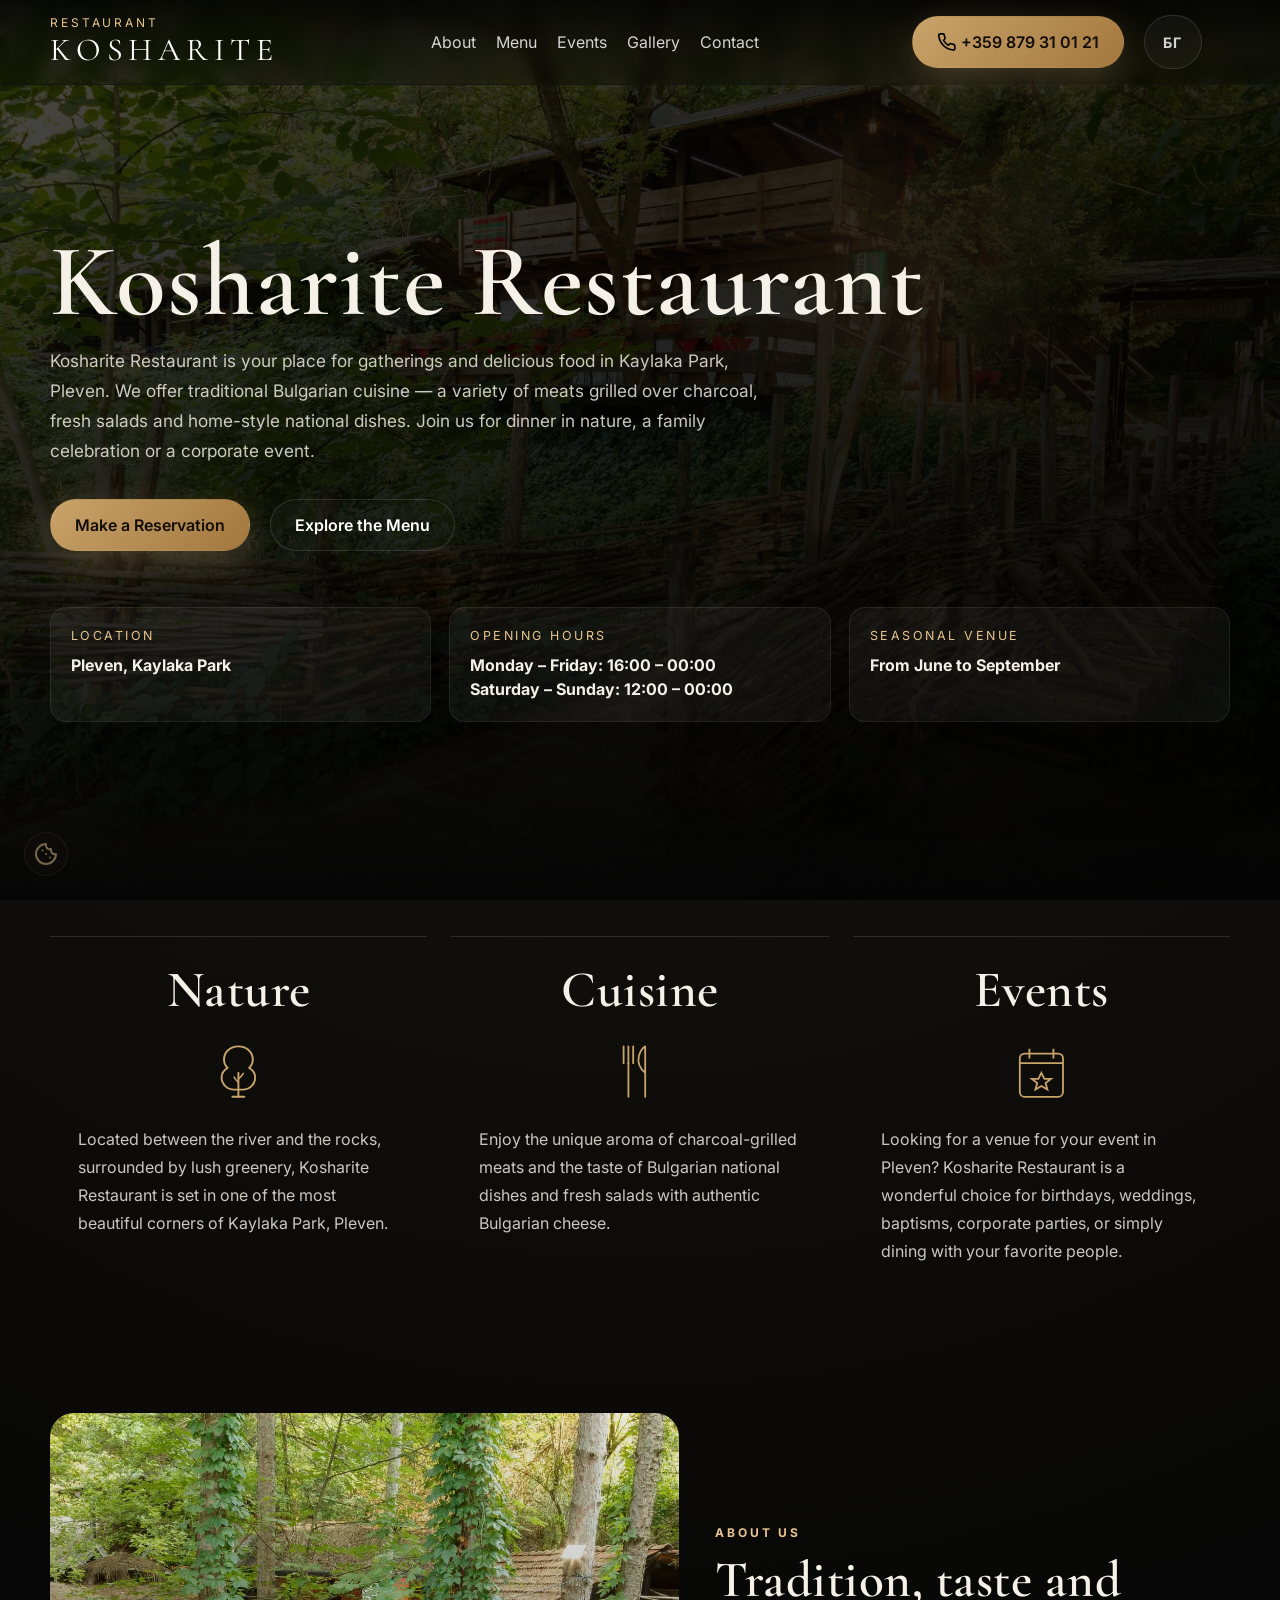
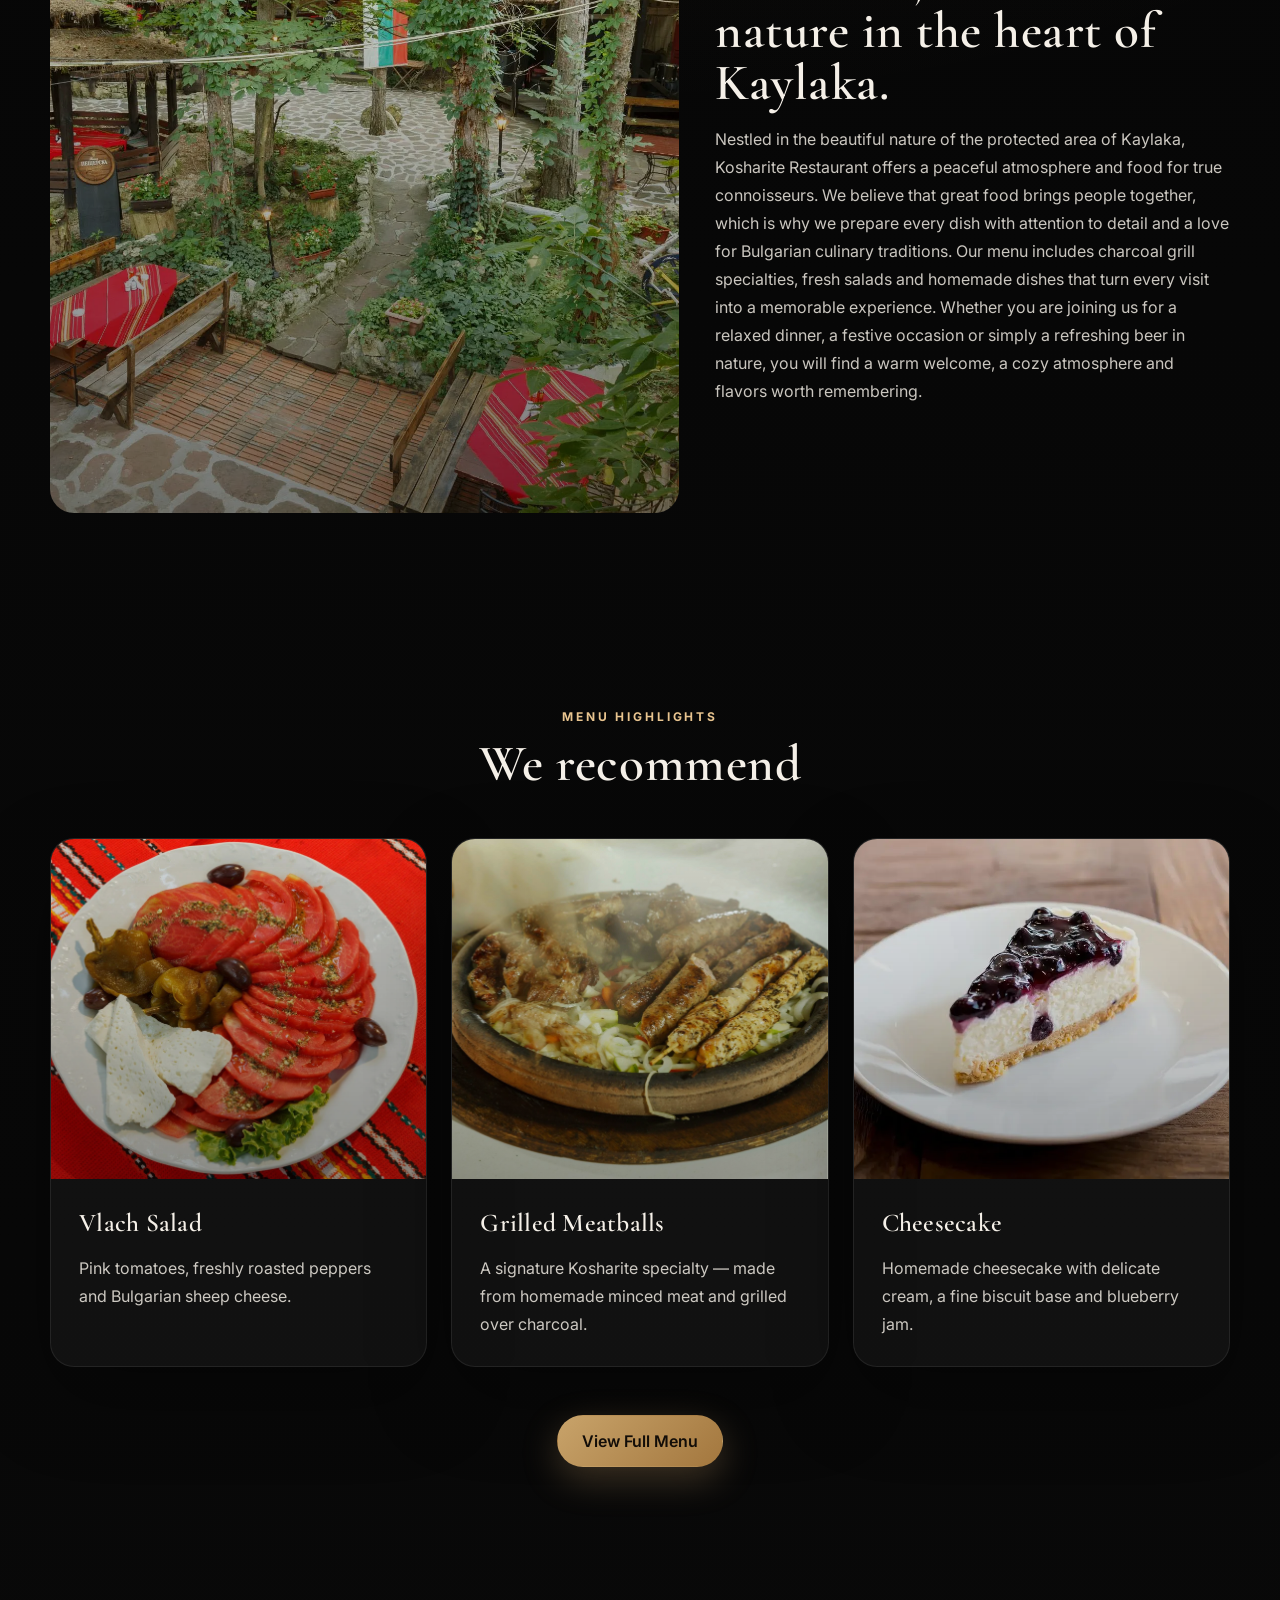
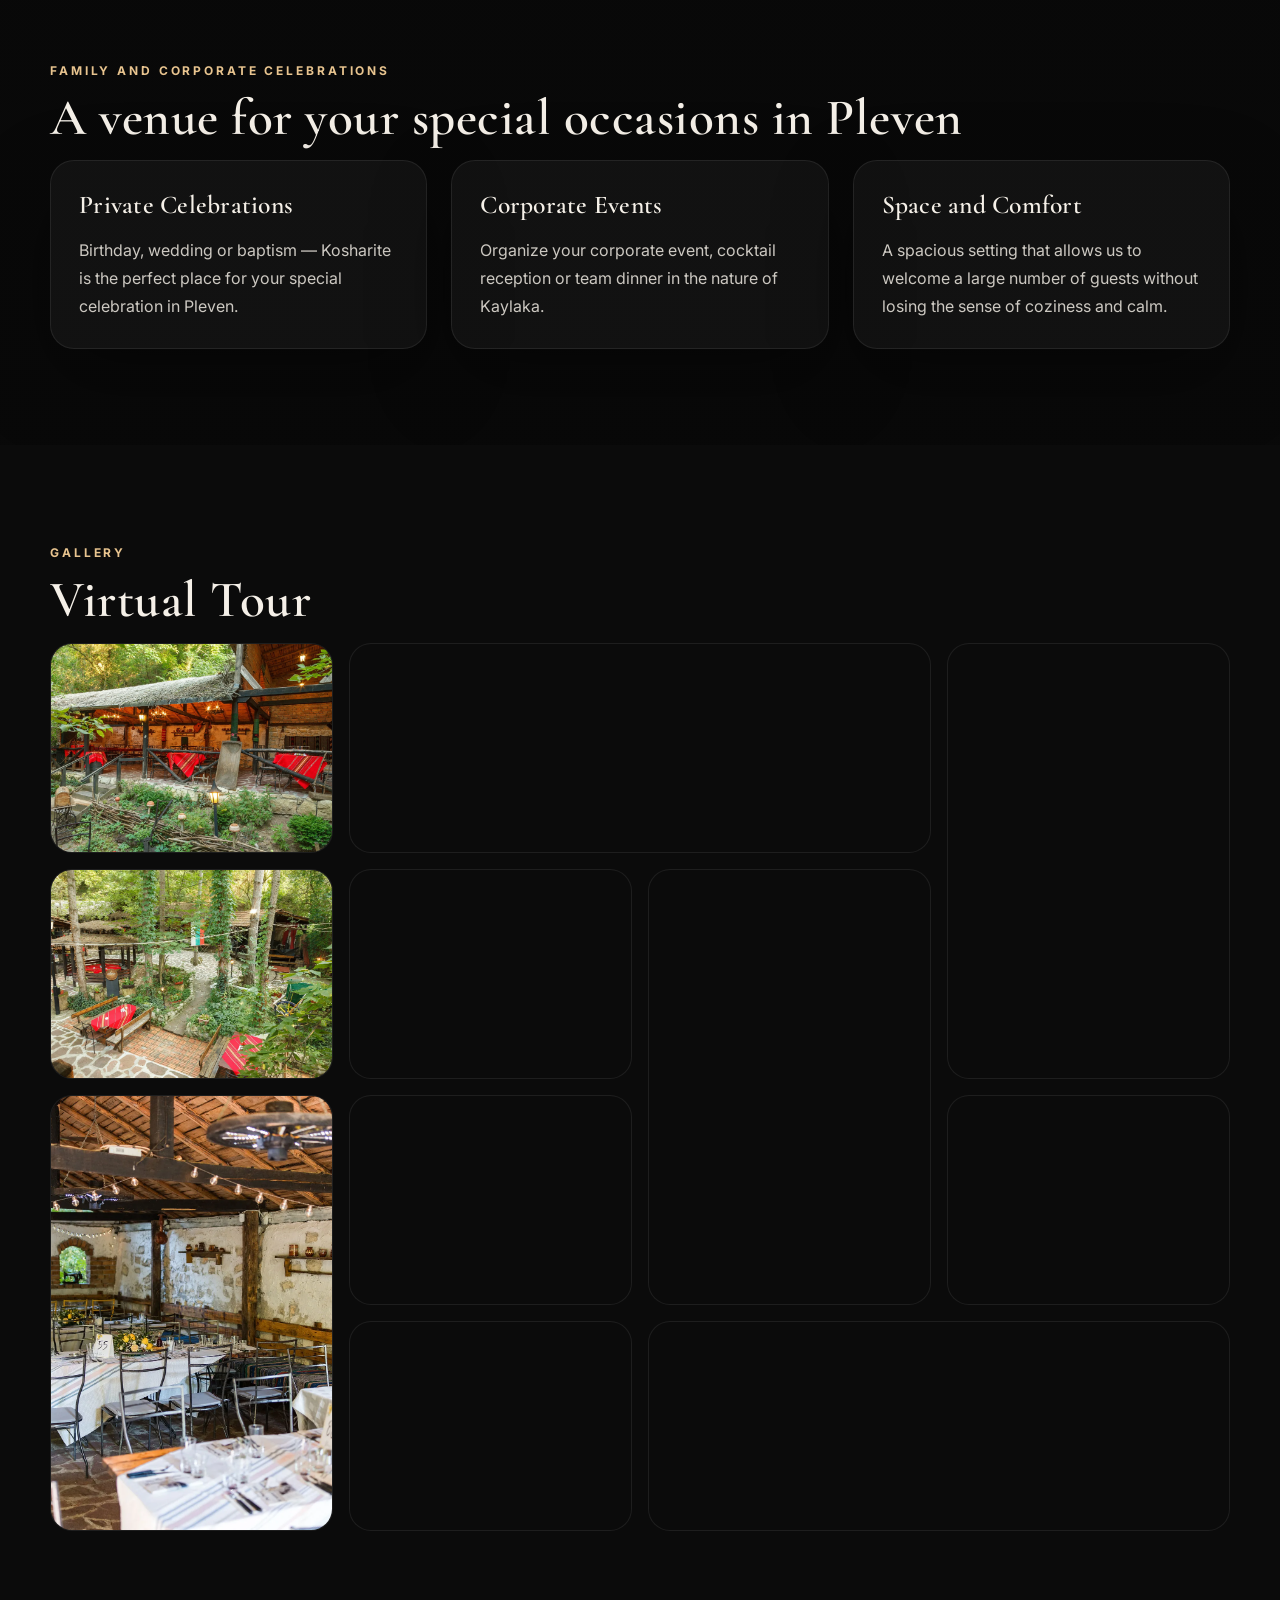
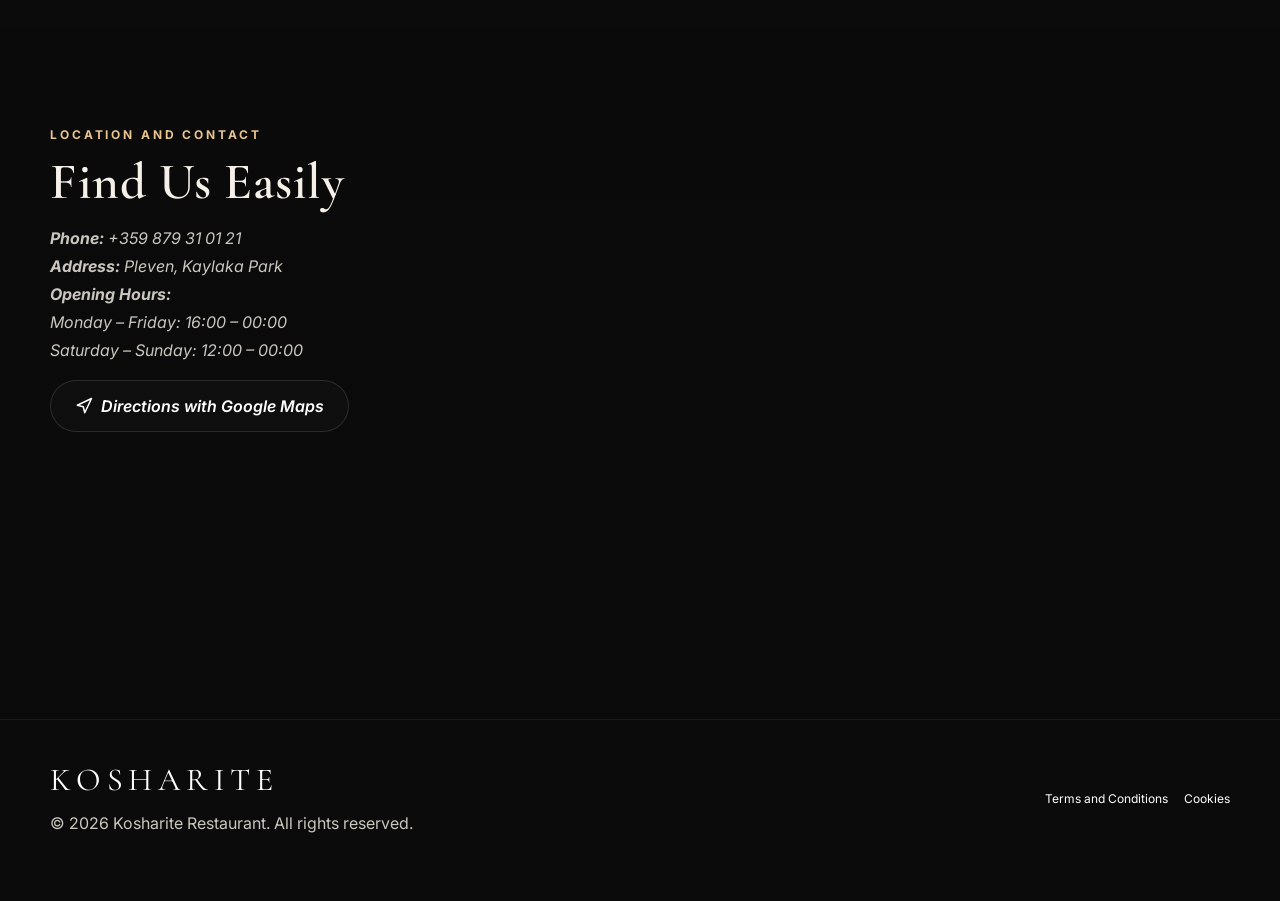
==== index-en.html @ 9b193cab "index fix" ====
<!DOCTYPE html>
<html lang="en">

<head>
  <meta charset="UTF-8" />
  <meta name="viewport" content="width=device-width, initial-scale=1.0, viewport-fit=cover" />
  <meta name="theme-color" content="#0b0b0b" />

  <title>Kosharite Restaurant | Grill & Traditional Cuisine in Kaylaka Park, Pleven</title>
  <meta name="description"
    content="Kosharite Restaurant in Kaylaka Park, Pleven. Delicious grill, fresh salads, traditional Bulgarian cuisine and live music. 250 seats. Reservations: +359 879 31 01 21." />
  <meta name="keywords"
    content="restaurant Pleven, restaurant Kaylaka, Kosharite, grill Pleven, traditional cuisine, live music, events Pleven, table reservation" />
  <link rel="canonical" href="https://kosharite.bg/index-en.html" />
  <link rel="alternate" hreflang="bg" href="https://kosharite.bg/" />
  <link rel="alternate" hreflang="en" href="https://kosharite.bg/index-en.html" />

  <meta property="og:type" content="website" />
  <meta property="og:site_name" content="Kosharite Restaurant" />
  <meta property="og:title" content="Kosharite Restaurant | Grill & Traditional Cuisine in Kaylaka Park, Pleven" />
  <meta property="og:description"
    content="Delicious grill, fresh salads and live music in the nature of Kaylaka Park. Book a table now." />
  <meta property="og:image" content="https://kosharite.bg/assets/images/Vhod.webp" />
  <meta property="og:url" content="https://kosharite.bg/" />
  <meta property="og:locale" content="en_US" />

  <meta name="twitter:card" content="summary_large_image" />
  <meta name="twitter:title" content="Kosharite Restaurant | Pleven" />
  <meta name="twitter:description" content="Grill, traditional cuisine and live music in the nature of Kaylaka Park." />
  <meta name="twitter:image" content="https://kosharite.bg/assets/images/Vhod.webp" />

  <script type="application/ld+json">
  {
    "@context": "https://schema.org",
    "@type": "Restaurant",
    "name": "Kosharite Restaurant",
    "image": "https://kosharite.bg/assets/images/Vhod.webp",
    "url": "https://kosharite.bg/",
    "telephone": "+359879310121",
    "servesCuisine": ["Bulgarian", "Grilled food"],
    "priceRange": "BGN 10-50",
    "address": {
      "@type": "PostalAddress",
      "streetAddress": "Kaylaka Park",
      "addressLocality": "Pleven",
      "addressCountry": "BG"
    },
    "geo": {
      "@type": "GeoCoordinates",
      "latitude": 43.38094844,
      "longitude": 24.63129496
    },
    "openingHoursSpecification": [
      {
        "@type": "OpeningHoursSpecification",
        "dayOfWeek": ["Monday","Tuesday","Wednesday","Thursday","Friday"],
        "opens": "16:00",
        "closes": "00:00"
      },
      {
        "@type": "OpeningHoursSpecification",
        "dayOfWeek": ["Saturday","Sunday"],
        "opens": "12:00",
        "closes": "00:00"
      }
    ],
    "hasMap": "https://maps.google.com/?q=43.38094844,24.63129496",
    "sameAs": []
  }
  </script>

  <link rel="preconnect" href="https://fonts.googleapis.com">
  <link rel="preconnect" href="https://fonts.gstatic.com" crossorigin>
  <link rel="preconnect" href="https://cdn.jsdelivr.net" crossorigin>

  <link rel="preload" as="image" href="assets/images/Vhod.webp" fetchpriority="high">

  <link rel="preload" as="style"
    href="https://fonts.googleapis.com/css2?family=Cormorant+Garamond:wght@500;600;700&family=Inter:wght@400;500;600;700&display=swap"
    onload="this.onload=null;this.rel='stylesheet'">
  <noscript>
    <link rel="stylesheet"
      href="https://fonts.googleapis.com/css2?family=Cormorant+Garamond:wght@500;600;700&family=Inter:wght@400;500;600;700&display=swap">
  </noscript>

  <link rel="stylesheet" href="css/base.css">
  <link rel="stylesheet" href="css/components.css">
  <link rel="stylesheet" href="css/responsive.css">
  <link rel="preload" as="style" href="css/cookies.css" onload="this.onload=null;this.rel='stylesheet'">
  <noscript>
    <link rel="stylesheet" href="css/cookies.css">
  </noscript>

  <script>
    window.dataLayer = window.dataLayer || [];
    function gtag() { dataLayer.push(arguments); }

    gtag('consent', 'default', {
      analytics_storage: 'denied'
    });

    let gtagLoaded = false;

    function loadGtag() {
      if (gtagLoaded) return;
      gtagLoaded = true;

      const s = document.createElement('script');
      s.async = true;
      s.src = 'https://www.googletagmanager.com/gtag/js?id=G-YFD1LV33P3';
      document.head.appendChild(s);

      gtag('js', new Date());
      gtag('config', 'G-YFD1LV33P3');
    }
  </script>

  <link rel="preload" as="style" href="https://cdn.jsdelivr.net/gh/orestbida/cookieconsent@3.0.1/dist/cookieconsent.css"
    onload="this.onload=null;this.rel='stylesheet'">
  <noscript>
    <link rel="stylesheet" href="https://cdn.jsdelivr.net/gh/orestbida/cookieconsent@3.0.1/dist/cookieconsent.css">
  </noscript>

  <link rel="icon" href="assets/icons/favicon.ico" type="image/x-icon">
  <link rel="icon" href="assets/icons/android-chrome-192x192.png" type="image/png">
  <link rel="apple-touch-icon" href="assets/icons/apple-touch-icon.png">

  <link rel="preload" as="style" href="https://unpkg.com/leaflet/dist/leaflet.css"
    onload="this.onload=null;this.rel='stylesheet'">
  <noscript>
    <link rel="stylesheet" href="https://unpkg.com/leaflet/dist/leaflet.css">
  </noscript>
</head>

<body>
  <div class="page-shell">
    <header class="site-header">
      <div class="container header-inner">
        <a href="#hero" class="brand-mark" aria-label="Home - Kosharite Restaurant">
          <span class="brand-eyebrow">RESTAURANT</span>
          <span class="brand-name">KOSHARITE</span>
        </a>

        <nav class="nav-menu" aria-label="Main navigation">
          <a href="#concept">About</a>
          <a href="#menu">Menu</a>
          <a href="#events">Events</a>
          <a href="#gallery">Gallery</a>
          <a href="#contact">Contact</a>
        </nav>


        <div class="header-actions">
          <a class="btn btn-outline" href="tel:+359879310121" aria-label="Call for reservation: +359 879 31 01 21">
            <svg xmlns="http://www.w3.org/2000/svg" width="24" height="24" viewBox="0 0 24 24" fill="none"
              stroke="currentColor" stroke-width="2" stroke-linecap="round" stroke-linejoin="round"
              class="btn-outline-icon" aria-hidden="true" focusable="false">
              <path
                d="M22 16.92v3a2 2 0 0 1-2.18 2 19.79 19.79 0 0 1-8.63-3.07 19.5 19.5 0 0 1-6-6 19.79 19.79 0 0 1-3.07-8.67A2 2 0 0 1 4.11 2h3a2 2 0 0 1 2 1.72 12.84 12.84 0 0 0 .7 2.81 2 2 0 0 1-.45 2.11L8.09 9.91a16 16 0 0 0 6 6l1.27-1.27a2 2 0 0 1 2.11-.45 12.84 12.84 0 0 0 2.81.7A2 2 0 0 1 22 16.92z">
              </path>
            </svg>
            <span class="btn-outline-text">+359 879 31 01 21</span>
          </a>

          <div class="lang-switch" aria-label="Language switcher">
            <a class="lang-link" href="index.html" lang="bg" hreflang="bg">БГ</a>
          </div>
        </div>

        <div class="nav-toggle-wrapper">
          <button class="nav-toggle" aria-label="Open navigation menu" aria-expanded="false" aria-controls="nav-menu">
            ☰
          </button>
        </div>


      </div>
    </header>

    <main id="main-content">
      <section class="hero" id="hero" aria-label="Welcome to Kosharite Restaurant">
        <div class="hero-backdrop" role="img" aria-label="Entrance of Kosharite Restaurant in Kaylaka Park"></div>
        <div class="hero-overlay"></div>
        <div class="container hero-content">
          <h1>Kosharite Restaurant</h1>
          <p class="hero-copy">
            Kosharite Restaurant is your place for gatherings and delicious food in Kaylaka Park, Pleven.
            We offer traditional Bulgarian cuisine — a variety of meats grilled over charcoal, fresh salads and
            home-style national dishes. Join us for dinner in nature, a family celebration or a corporate event.
          </p>
          <div class="hero-actions">
            <a class="btn btn-primary" href="tel:+359879310121">Make a Reservation</a>
            <a class="btn btn-secondary" href="#menu">Explore the Menu</a>
          </div>
          <div class="hero-meta">
            <div class="hero-box">
              <span>Location</span>
              <strong>Pleven, Kaylaka Park</strong>
            </div>
            <div class="hero-box">
              <span>Opening Hours</span>
              <strong>Monday – Friday: 16:00 – 00:00<br>Saturday – Sunday: 12:00 – 00:00</strong>
            </div>
            <div class="hero-box">
              <span>Seasonal Venue</span>
              <strong>From June to September</strong>
            </div>
          </div>
        </div>
      </section>

      <section class="intro-strip" aria-label="A quick look at us">
        <div class="container intro-grid">
          <article>
            <h2>Nature</h2>
            <div class="icon">
              <svg width="64" height="64" viewBox="0 0 64 64" fill="none" aria-hidden="true">
                <path
                  d="M32 12C25 12 20 17 20 23C20 25.8 21.1 28.2 23 30C19.9 31.7 18 34.8 18 38C18 43.5 22.7 48 28.5 48H35.5C41.3 48 46 43.5 46 38C46 34.8 44.1 31.7 41 30C42.9 28.2 44 25.8 44 23C44 17 39 12 32 12Z"
                  stroke="#c8a36a" stroke-width="1.6" stroke-linecap="round" stroke-linejoin="round" />
                <path d="M32 34V54" stroke="#c8a36a" stroke-width="1.6" stroke-linecap="round" />
                <path d="M32 42C30.5 40.8 29.2 39.2 28.4 37.5" stroke="#c8a36a" stroke-width="1.3"
                  stroke-linecap="round" />
                <path d="M32 39C33.7 37.8 35.1 36.3 36.1 34.5" stroke="#c8a36a" stroke-width="1.3"
                  stroke-linecap="round" />
                <path d="M27 54H37" stroke="#c8a36a" stroke-width="1.6" stroke-linecap="round" />
              </svg>
            </div>
            <p>Located between the river and the rocks, surrounded by lush greenery, Kosharite Restaurant is set in one
              of
              the most beautiful corners of Kaylaka Park, Pleven.</p>
          </article>
          <article>
            <h2>Cuisine</h2>
            <div class="icon">
              <svg width="64" height="64" viewBox="0 0 64 64" fill="none" aria-hidden="true">
                <path d="M18 12V26M22 12V26M26 12V26" stroke="#c8a36a" stroke-width="1.5" stroke-linecap="round" />
                <path d="M22 26V54" stroke="#c8a36a" stroke-width="1.5" stroke-linecap="round" />
                <path d="M36 12L36 54M36 12 C33 13, 25 25, 36 34" stroke="#c8a36a" stroke-width="1.5"
                  stroke-linecap="round" stroke-linejoin="round" />
              </svg>
            </div>
            <p>Enjoy the unique aroma of charcoal-grilled meats and the taste of Bulgarian national dishes and
              fresh salads with authentic Bulgarian cheese.</p>
          </article>
          <article>
            <h2>Events</h2>
            <div class="icon">
              <svg width="64" height="64" viewBox="0 0 64 64" fill="none" aria-hidden="true">
                <rect x="14" y="18" width="36" height="36" rx="4" stroke="#c8a36a" stroke-width="1.5" />
                <path d="M14 26H50" stroke="#c8a36a" stroke-width="1.5" />
                <path d="M22 14V22M42 14V22" stroke="#c8a36a" stroke-width="1.5" />
                <path d="M32 34L34.5 39H40L35.5 42.5L37 48L32 45L27 48L28.5 42.5L24 39H29.5L32 34Z" stroke="#c8a36a"
                  stroke-width="1.5" fill="none" />
              </svg>
            </div>
            <p>Looking for a venue for your event in Pleven? Kosharite Restaurant is a wonderful choice for birthdays,
              weddings, baptisms, corporate parties, or simply dining with your favorite people.</p>
          </article>
        </div>
      </section>

      <section class="feature-section" id="concept" aria-labelledby="concept-heading">
        <div class="container split-layout">
          <div class="image-panel tall-panel" role="img" aria-label="View of nature from Kosharite Restaurant"></div>
          <div class="text-panel">
            <p class="section-kicker">About us</p>
            <h2 id="concept-heading">Tradition, taste and nature in the heart of Kaylaka.</h2>
            <p>
              Nestled in the beautiful nature of the protected area of Kaylaka, Kosharite Restaurant offers a peaceful
              atmosphere and food for true connoisseurs. We believe that great food brings people together, which is why
              we prepare every dish with attention to detail and a love for Bulgarian culinary traditions. Our menu
              includes charcoal grill specialties, fresh salads and homemade dishes that turn every visit into a
              memorable
              experience. Whether you are joining us for a relaxed dinner, a festive occasion or simply a refreshing
              beer
              in nature, you will find a warm welcome, a cozy atmosphere and flavors worth remembering.
            </p>
          </div>
        </div>
      </section>

      <section class="cards-section" id="menu" aria-labelledby="menu-heading">
        <div class="container">
          <div class="section-heading center">
            <p class="section-kicker">Menu highlights</p>
            <h2 id="menu-heading">We recommend</h2>
          </div>
          <div class="card-grid">
            <article class="showcase-card card-one">
              <div class="card-media" role="img" aria-label="Vlach salad from Kosharite Restaurant"></div>
              <div class="card-body">
                <h3>Vlach Salad</h3>
                <p>Pink tomatoes, freshly roasted peppers and Bulgarian sheep cheese.</p>
              </div>
            </article>
            <article class="showcase-card card-two">
              <div class="card-media" role="img" aria-label="Meatballs — grill specialty at Kosharite"></div>
              <div class="card-body">
                <h3>Grilled Meatballs</h3>
                <p>A signature Kosharite specialty — made from homemade minced meat and grilled over charcoal.</p>
              </div>
            </article>
            <article class="showcase-card card-three">
              <div class="card-media" role="img" aria-label="Homemade cheesecake — dessert from Kosharite"></div>
              <div class="card-body">
                <h3>Cheesecake</h3>
                <p>Homemade cheesecake with delicate cream, a fine biscuit base and blueberry jam.</p>
              </div>
            </article>
          </div>
          <div class="btn-menu">
            <a class="btn btn-primary" href="assets/menu/Меню_Кошарите.pdf">View Full Menu</a>
          </div>
        </div>
      </section>

      <section class="events-section" id="events" aria-labelledby="events-heading">
        <div class="container">
          <p class="section-kicker">Family and corporate celebrations</p>
          <h2 id="events-heading">A venue for your special occasions in Pleven</h2>
          <div class="card-grid">
            <article class="showcase-card card-four">
              <!--<div class="card-media" role="img" aria-label="Fresh salad from Kosharite Restaurant"></div>-->
              <div class="card-body">
                <h3>Private Celebrations</h3>
                <p>Birthday, wedding or baptism — Kosharite is the perfect place for your special celebration in Pleven.
                </p>
              </div>
            </article>
            <article class="showcase-card card-five">
              <div class="card-body">
                <h3>Corporate Events</h3>
                <p>Organize your corporate event, cocktail reception or team dinner in the nature of Kaylaka.</p>
              </div>
            </article>
            <article class="showcase-card card-six">
              <div class="card-body">
                <h3>Space and Comfort</h3>
                <p>A spacious setting that allows us to welcome a large number of guests without losing the sense of
                  coziness
                  and calm.</p>
              </div>
            </article>
          </div>
        </div>
      </section>

      <section class="gallery-section" id="gallery" aria-labelledby="gallery-heading">
        <div class="container">
          <p class="section-kicker">Gallery</p>
          <h2 id="gallery-heading">Virtual Tour</h2>
          <div class="gallery-grid">
            <button class="gallery-item" data-full="assets/images/Goren_naves_1.webp"
              aria-label="Upper canopy — view 1">
              <img src="assets/images/Goren_naves_1.webp" alt="Upper canopy at Kosharite Restaurant" width="600"
                height="400" loading="lazy" decoding="async">
            </button>
            <button class="gallery-item wide" data-full="assets/images/Goren_naves_3.webp"
              aria-label="Upper canopy — view 2">
              <img src="assets/images/Goren_naves_3.webp" alt="Wide view of the upper canopy at Kosharite" width="1200"
                height="400" loading="lazy" decoding="async">
            </button>
            <button class="gallery-item tall" data-full="assets/images/Bar.webp" aria-label="The bar">
              <img src="assets/images/Bar.webp" alt="The bar at Kosharite Restaurant" width="600" height="800"
                loading="lazy" decoding="async">
            </button>
            <button class="gallery-item" data-full="assets/images/Gledka.webp" aria-label="View of nature">
              <img src="assets/images/Gledka.webp" alt="View of nature in Kaylaka Park from Kosharite" width="600"
                height="400" loading="lazy" decoding="async">
            </button>
            <button class="gallery-item" data-full="assets/images/Dancing_0.webp" aria-label="Live music and dancing">
              <img src="assets/images/Dancing_0.webp" alt="Live music and dancing at Kosharite Restaurant" width="600"
                height="400" loading="lazy" decoding="async">
            </button>
            <button class="gallery-item tall" data-full="assets/images/Dancing_3.webp"
              aria-label="Evening with live music">
              <img src="assets/images/Dancing_3.webp" alt="Evening with live music at Kosharite" width="600"
                height="800" loading="lazy" decoding="async">
            </button>
            <button class="gallery-item tall" data-full="assets/images/Goren_naves_ukrasa_1.webp"
              aria-label="Canopy decoration">
              <img src="assets/images/Goren_naves_ukrasa_1.webp" alt="Upper canopy decoration for an event at Kosharite"
                width="600" height="800" loading="lazy" decoding="async">
            </button>
            <button class="gallery-item" data-full="assets/images/Goren_naves_ukrasa_2.webp"
              aria-label="Canopy decoration 2">
              <img src="assets/images/Goren_naves_ukrasa_2.webp" alt="Decoration and atmosphere at Kosharite Restaurant"
                width="600" height="400" loading="lazy" decoding="async">
            </button>
            <button class="gallery-item" data-full="assets/images/Goren_naves_ukrasa_3.webp"
              aria-label="Canopy decoration 3">
              <img src="assets/images/Goren_naves_ukrasa_3.webp" alt="Festive decoration at Kosharite" width="600"
                height="400" loading="lazy" decoding="async">
            </button>
            <button class="gallery-item" data-full="assets/images/Dancing_4.webp" aria-label="Dancing and music">
              <img src="assets/images/Dancing_4.webp" alt="Dancing and entertainment at Kosharite Restaurant"
                width="600" height="400" loading="lazy" decoding="async">
            </button>
            <button class="gallery-item wide" data-full="assets/images/Dancing_1.webp"
              aria-label="Live music — panorama">
              <img src="assets/images/Dancing_1.webp" alt="Panorama of an evening with live music at Kosharite"
                width="1200" height="400" loading="lazy" decoding="async">
            </button>
          </div>
        </div>
      </section>

      <section class="contact-section" id="contact" aria-labelledby="contact-heading">
        <div class="container">
          <div class="contact-grid">
            <div>
              <p class="section-kicker">Location and contact</p>
              <h2 id="contact-heading">Find Us Easily</h2>
              <address class="contact-card">
                <p><strong>Phone:</strong> <a href="tel:+359879310121">+359 879 31 01 21</a></p>
                <p><strong>Address:</strong> <a
                    href="https://www.google.com/maps/dir/?api=1&destination=43.38094844,24.63129496" target="_blank"
                    rel="noopener">Pleven, Kaylaka Park</a></p>
                <p><strong>Opening Hours:</strong><br>
                  Monday – Friday: 16:00 – 00:00<br>
                  Saturday – Sunday: 12:00 – 00:00
                </p>
                <a class="btn btn-secondary btn-directions"
                  href="https://www.google.com/maps/dir/?api=1&destination=43.38094844,24.63129496" target="_blank"
                  rel="noopener" aria-label="Open directions to Kosharite Restaurant in Google Maps">
                  <svg xmlns="http://www.w3.org/2000/svg" width="18" height="18" viewBox="0 0 24 24" fill="none"
                    stroke="currentColor" stroke-width="2" stroke-linecap="round" stroke-linejoin="round"
                    aria-hidden="true" focusable="false">
                    <polygon points="3 11 22 2 13 21 11 13 3 11" />
                  </svg>
                  Directions with Google Maps
                </a>
              </address>
            </div>
            <div class="map-wrap">
              <div id="map" style="width:100%;height:500px" role="application"
                aria-label="Map with the location of Kosharite Restaurant in Kaylaka Park, Pleven"></div>
            </div>
          </div>
        </div>
      </section>
    </main>

    <footer class="site-footer">
      <div class="container footer-grid">
        <div>
          <span class="brand-name footer-brand">KOSHARITE</span>
          <p>© <span id="footer-year"></span> Kosharite Restaurant. All rights reserved.</p>
        </div>
        <div>
          <div class="footer-links">
            <a href="terms-en.html">Terms and Conditions</a>
            <a href="cookie-policy-en.html">Cookies</a>
          </div>
        </div>
      </div>
    </footer>
  </div>

  <dialog class="lightbox" id="lightbox" aria-modal="true" aria-label="View gallery image">
    <div class="lb-stage">
      <button id="lb-prev" class="lb-btn" aria-label="Previous image">
        <svg viewBox="0 0 24 24" aria-hidden="true" focusable="false">
          <polyline points="15 18 9 12 15 6" />
        </svg>
      </button>
      <div class="lb-image-wrap">
        <img id="lb-img" src="" alt="">
      </div>
      <button id="lb-next" class="lb-btn" aria-label="Next image">
        <svg viewBox="0 0 24 24" aria-hidden="true" focusable="false">
          <polyline points="9 18 15 12 9 6" />
        </svg>
      </button>
    </div>
    <button id="lb-close" aria-label="Close image viewer">
      <svg viewBox="0 0 24 24" aria-hidden="true" focusable="false">
        <line x1="18" y1="6" x2="6" y2="18" />
        <line x1="6" y1="6" x2="18" y2="18" />
      </svg>
      Close
    </button>
    <div class="lb-counter" id="lb-counter" role="tablist" aria-label="Image navigation"></div>
  </dialog>

  <button class="btn-cookies-float" onclick="CookieConsent.showPreferences()" aria-label="Cookie settings">
    <svg xmlns="http://www.w3.org/2000/svg" width="24" height="24" viewBox="0 0 24 24" fill="none" stroke="currentColor"
      stroke-width="2" stroke-linecap="round" stroke-linejoin="round" aria-hidden="true" focusable="false">
      <path d="M12 2a10 10 0 1 0 10 10 4 4 0 0 1-5-5 4 4 0 0 1-5-5" />
      <path d="M8.5 8.5v.01M16 15.5v.01M12 12v.01" />
    </svg>
  </button>

  <script type="module">
    import 'https://cdn.jsdelivr.net/gh/orestbida/cookieconsent@3.0.1/dist/cookieconsent.umd.js';

    CookieConsent.run({
      categories: {
        necessary: { enabled: true, readOnly: true },
        analytics: {}
      },
      language: {
        default: 'en',
        translations: {
          en: {
            consentModal: {
              title: 'We use cookies',
              description: 'We use analytics cookies to understand how visitors use our website.',
              acceptAllBtn: 'Accept all',
              acceptNecessaryBtn: 'Necessary only',
              showPreferencesBtn: 'Settings'
            },
            preferencesModal: {
              title: 'Cookie settings',
              acceptAllBtn: 'Accept all',
              acceptNecessaryBtn: 'Necessary only',
              savePreferencesBtn: 'Save preferences',
              sections: [
                {
                  title: 'Necessary',
                  description: 'These cookies are required for the website to function.',
                  linkedCategory: 'necessary'
                },
                {
                  title: 'Analytics (Google Analytics)',
                  description: 'They help us understand how the website is used.',
                  linkedCategory: 'analytics'
                }
              ]
            }
          }
        }
      },
      onConsent: function () {
        if (CookieConsent.acceptedCategory('analytics')) {
          loadGtag();
          gtag('consent', 'update', { analytics_storage: 'granted' });
        }
      }
    });
  </script>

  <script>
    document.getElementById('footer-year').textContent = new Date().getFullYear();

    (function () {
      var mapEl = document.getElementById('map');
      if (!mapEl) return;

      var leafletLoaded = false;

      function loadLeaflet() {
        if (leafletLoaded) return;
        leafletLoaded = true;

        var script = document.createElement('script');
        script.src = 'https://unpkg.com/leaflet/dist/leaflet.js';
        script.onload = function () {
          initMap();
        };
        document.head.appendChild(script);
      }

      function initMap() {
        var customIcon = L.divIcon({
          className: 'custom-pin',
          html: `
                <div class="pin-wrapper">
                  <img src="assets/icons/map-marker.png" class="pin-icon" alt="">
                  <div class="pin-tip"></div>
                </div>`, iconSize: [40, 40],
          iconAnchor: [20, 40],
          popupAnchor: [0, -40]
        });

        var map = L.map('map').setView([43.38284844, 24.63029496], 16);
        L.tileLayer('https://api.maptiler.com/maps/openstreetmap/{z}/{x}/{y}.webp?key=D0JSok60mwH7fw0T16Hw', {
          attribution:
            '<a href="https://www.maptiler.com/copyright/" target="_blank">&copy; MapTiler</a> ' +
            '<a href="https://www.openstreetmap.org/copyright" target="_blank">&copy; OpenStreetMap contributors</a>'
        }).addTo(map);
        L.marker([43.38104844, 24.63135496], { icon: customIcon }).addTo(map);
      }

      if ('IntersectionObserver' in window) {
        var observer = new IntersectionObserver(function (entries) {
          if (entries[0].isIntersecting) {
            loadLeaflet();
            observer.disconnect();
          }
        }, { rootMargin: '200px' });
        observer.observe(mapEl);
      } else {
        loadLeaflet();
      }
    })();
  </script>

  <script src="js/main.js" defer></script>
</body>

</html>
---- css/base.css ----
:root {
  --bg: #0b0b0b;
  --bg-soft: #121212;
  --panel: #171717;
  --panel-2: #1e1e1e;
  --text: #f5f0e8;
  --muted: rgba(245, 240, 232, 0.82);
  --line: rgba(255, 255, 255, 0.08);
  --gold: #c8a36a;
  --gold-soft: #e8c48f;
  --white: #ffffff;
  --shadow: 0 30px 80px rgba(0, 0, 0, 0.35);
  --radius: 24px;
  --radius-sm: 16px;
  --container: min(1180px, calc(100% - 40px));
}

* {
  box-sizing: border-box;
}

html {
  scroll-behavior: smooth;
  background-color: var(--bg);
}

body {
  margin: 0;
  font-family: "Inter", system-ui, sans-serif;
  background:
    radial-gradient(circle at top, rgba(200, 163, 106, 0.12), transparent 30%),
    linear-gradient(180deg, #050505 0%, #0b0b0b 100%);
  color: var(--text);
}

a {
  color: inherit;
  text-decoration: none;
}

img {
  max-width: 100%;
  display: block;
}

.container {
  width: var(--container);
  margin: 0 auto;
}

section {
  position: relative;
}

h1, h2, h3, h4 {
  font-family: "Cormorant Garamond", Georgia, serif;
  font-weight: 600;
  letter-spacing: 0.01em;
  margin: 0 0 16px;
}

h1 {
  font-size: clamp(3.4rem, 8vw, 6.5rem);
  line-height: 0.93;
  max-width: 980px;
}

h2 {
  font-size: clamp(2.2rem, 4vw, 4.2rem);
  line-height: 1;
}

h3 {
  font-size: clamp(1.6rem, 2vw, 2.2rem);
}

p {
  margin: 0;
  color: var(--muted);
  line-height: 1.75;
  font-size: 1rem;
}

.page-shell {
  min-height: 100vh;
}

.section-kicker,
.intro-label,
.brand-eyebrow {
  display: inline-block;
  text-transform: uppercase;
  letter-spacing: 0.24em;
  font-size: 0.75rem;
  color: var(--gold-soft);
}

.section-heading {
  max-width: 820px;
  margin-bottom: 48px;
}

.section-heading.center {
  text-align: center;
  margin-left: auto;
  margin-right: auto;
}
---- css/components.css ----
.site-header {
  position: fixed;
  inset: 0 0 auto 0;
  z-index: 50;
  backdrop-filter: blur(8px);
  background: linear-gradient(180deg, rgba(4, 4, 4, 0.88), rgba(4, 4, 4, 0.28));
  border-bottom: 1px solid rgba(255, 255, 255, 0.05);
}

.header-inner {
  min-height: 84px;
  display: flex;
  align-items: center;
  justify-content: space-between;
  gap: 28px;
}

.brand-mark,
.brand-name {
  display: inline-flex;
  flex-direction: column;
}

.brand-name {
  font-family: "Cormorant Garamond", Georgia, serif;
  font-size: 2rem;
  letter-spacing: 0.18em;
  color: var(--white);
}

.nav-menu,
.header-actions,
.hero-actions,
.inline-actions {
  display: flex;
  align-items: center;
  gap: 20px;
}

.nav-menu {
  flex: 1 0 auto;
  justify-content: center;
}

.btn-outline-icon {
  font-size: large;
  font-weight: 600;
  color: black;
  padding-right: .25em;
}

.btn-outline-text {
  font-weight: 400;
  white-space: nowrap;
}

.inline-actions {
  margin-top: 1.75rem;
}

.nav-menu a {
  color: rgba(255, 255, 255, 0.82);
  font-size: 1rem;
}

.nav-toggle {
  display: none;
  border: 0;
  background: transparent;
  color: rgba(255, 255, 255, 0.82);
  font-size: 28px;
  cursor: pointer;
}

.btn {
  display: inline-flex;
  align-items: center;
  justify-content: center;
  min-height: 52px;
  padding: 0 24px;
  border-radius: 999px;
  border: 1px solid transparent;
  font-weight: 600;
  transition: transform 0.25s ease, border-color 0.25s ease, background 0.25s ease;
}

.btn-primary,
.btn-outline {
  background: linear-gradient(135deg, var(--gold) 0%, #a3773e 100%);
  color: #120d08;
  box-shadow: 0 12px 36px rgba(200, 163, 106, 0.28);
}

.btn-primary:hover,
.btn-outline:hover {
  background: linear-gradient(135deg, #b8894e 0%, #8a6030 100%);
}

.btn-outline {
  justify-content: start;
}

.btn-secondary,
.btn-ghost {
  border-color: rgba(255, 255, 255, 0.12);
  background: rgba(255, 255, 255, 0.02);
  color: var(--white);
}

.btn-secondary:hover,
.btn-ghost:hover {
  background: rgba(255, 255, 255, 0.09);
}

.btn-menu {
  margin-top: 3rem;
  text-align: center;
}

.hero {
  min-height: 100vh;
  display: flex;
  align-items: center;
  overflow: clip;
}

.hero-backdrop,
.image-panel,
.card-media {
  background-size: cover;
  background-position: center;
}

.hero-backdrop {
  position: absolute;
  inset: 0;
  background-image:
    linear-gradient(120deg, rgba(0, 0, 0, 0.2), rgba(0, 0, 0, 0.55)),
    radial-gradient(circle at 70% 30%, rgba(200, 163, 106, 0.22), transparent 18%),
    url("../assets/images/Vhod.webp");
  transform: scale(1.05);
}

.hero-overlay {
  position: absolute;
  inset: 0;
  background: linear-gradient(180deg, rgba(5, 5, 5, 0.4) 0%, rgba(5, 5, 5, 0.72) 72%, #0b0b0b 100%);
}

.hero-content {
  position: relative;
  z-index: 1;
  padding-top: 140px;
  padding-bottom: 84px;
}

.hero-copy {
  max-width: 720px;
  margin-bottom: 32px;
  font-size: 1.08rem;
}

.hero-meta {
  margin-top: 56px;
  display: grid;
  grid-template-columns: repeat(3, minmax(0, 1fr));
  gap: 18px;
}

.hero-box,
.showcase-card {
  background: rgba(255, 255, 255, 0.04);
  border: 1px solid var(--line);
  box-shadow: var(--shadow);
}

.hero-box {
  padding: 20px;
  border-radius: var(--radius-sm);
}

.hero-meta span {
  display: block;
  margin-bottom: 10px;
  font-size: 0.78rem;
  text-transform: uppercase;
  letter-spacing: 0.2em;
  color: var(--gold-soft);
}

.hero-meta strong {
  font-size: 1rem;
  line-height: 1.5;
}

.section-kicker {
  margin: 0 0 .75rem;
  text-transform: uppercase;
  letter-spacing: .16em;
  font-size: .78rem;
  font-weight: 700;
}

.icon {
  margin-top: 16px;
  margin-bottom: 16px;
  display: flex;
  justify-content: center;
}

.icon svg {
  width: clamp(56px, 6vw, 96px);
  height: auto;
}

.gallery-section {
  background: #0b0b0b;
}

.gallery-grid {
  display: grid;
  grid-template-columns: repeat(4, 1fr);
  grid-auto-rows: 210px;
  gap: 1rem;
  background: #0b0b0b;
}

.gallery-item {
  position: relative;
  border: 1px solid rgba(255, 255, 255, .08);
  padding: 0;
  border-radius: 22px;
  overflow: hidden;
  cursor: pointer;
  background: #0b0b0b;
  appearance: none;
  -webkit-appearance: none;
}

.gallery-item img {
  display: block;
  width: 100%;
  height: 100%;
  object-fit: cover;
  transition: transform .45s ease, opacity .3s ease;
}

.gallery-item:hover img {
  transform: scale(1.06);
  opacity: .92;
}

.gallery-item.tall {
  grid-row: span 2;
}

.gallery-item.wide {
  grid-column: span 2;
}

#lightbox {
  position: fixed;
  inset: 0;
  z-index: 1000;
  width: 100%;
  height: 100%;
  max-width: 100%;
  max-height: 100%;
  margin: 0;
  padding: 0;
  border: none;
  display: flex;
  align-items: center;
  justify-content: center;
  background: rgba(6, 5, 4, 0.96);
  backdrop-filter: blur(10px);
  -webkit-backdrop-filter: blur(10px);
}

#lightbox:not([open]) {
  display: none;
}

#lightbox::backdrop {
  display: none;
}

.lb-stage {
  display: flex;
  align-items: center;
  justify-content: center;
  gap: 16px;
  width: 100%;
  height: 100%;
  padding: 60px 24px;
}

.lb-image-wrap {
  position: relative;
  max-width: min(90vw, 980px);
  max-height: min(82vh, 740px);
  border-radius: 2px;
  overflow: hidden;
  box-shadow: 0 40px 120px rgba(0, 0, 0, 0.7);
}

#lb-img {
  display: block;
  max-width: 100%;
  max-height: min(82vh, 740px);
  object-fit: contain;
  transition: opacity 0.3s ease, transform 0.35s cubic-bezier(0.25, 0.46, 0.45, 0.94);
}

#lb-img.fade {
  opacity: 0;
  transform: scale(0.97);
}

.lb-btn {
  flex-shrink: 0;
  background: none;
  border: 1px solid rgba(201, 185, 154, 0.25);
  color: var(--white);
  width: 50px;
  height: 50px;
  border-radius: 50%;
  cursor: pointer;
  display: flex;
  align-items: center;
  justify-content: center;
  transition: border-color 0.25s, background 0.25s;
}

.lb-btn:hover {
  border-color: var(--gold-soft);
  background: rgba(201, 185, 154, 0.08);
}

.lb-btn svg {
  width: 18px;
  height: 18px;
  stroke: var(--white);
  fill: none;
  stroke-width: 1.5;
  stroke-linecap: round;
  stroke-linejoin: round;
}

#lb-close {
  position: fixed;
  top: 22px;
  right: 26px;
  background: none;
  border: none;
  cursor: pointer;
  color: var(--white);
  font-size: 0.62rem;
  letter-spacing: 0.3em;
  text-transform: uppercase;
  display: flex;
  align-items: center;
  gap: 8px;
  z-index: 20;
  transition: color 0.2s;
}

#lb-close:hover {
  color: var(--gold-soft);
}

#lb-close svg {
  width: 16px;
  height: 16px;
  stroke: currentColor;
  fill: none;
  stroke-width: 1.5;
  stroke-linecap: round;
}

.lb-counter {
  position: fixed;
  bottom: 26px;
  left: 50%;
  transform: translateX(-50%);
  display: flex;
  gap: 7px;
  z-index: 20;
  align-items: center;
}

.lb-dot {
  appearance: none;
  -webkit-appearance: none;
  padding: 0;
  margin: 0;
  border: none;
  outline: none;
  flex-shrink: 0;
  width: 6px;
  height: 6px;
  border-radius: 50%;
  background: rgba(201, 185, 154, 0.25);
  transition: background 0.3s, transform 0.3s;
  cursor: pointer;
}

.lb-dot.active {
  background: var(--gold-soft);
  transform: scale(1.4);
}

.intro-strip {
  padding: 36px 0 24px;
}

.intro-grid {
  display: grid;
  grid-template-columns: repeat(3, minmax(0, 1fr));
  gap: 24px;
}

.intro-grid article {
  padding: 28px;
  border-top: 1px solid rgba(255, 255, 255, 0.12);
}

.intro-grid article h2{
  align-items: center;
  justify-content: center;
  display: flex;
}

.feature-section,
.cards-section,
.events-section,
.gallery-section,
.contact-section {
  padding: 96px 0;
}

.split-layout {
  display: grid;
  grid-template-columns: 1.1fr 0.9fr;
  gap: 36px;
  align-items: center;
}

.image-panel {
  min-height: 700px;
  border-radius: var(--radius);
  background-image:
    linear-gradient(180deg, rgba(0, 0, 0, 0.08), rgba(0, 0, 0, 0.52)),
    url("../assets/images/Gledka.webp");
  position: relative;
  overflow: hidden;
}

.text-panel {
  max-width: 560px;
}

.card-grid {
  display: grid;
  grid-template-columns: repeat(3, minmax(0, 1fr));
  gap: 24px;
}

.showcase-card {
  border-radius: var(--radius);
  overflow: hidden;
}

.card-media {
  min-height: 340px;
}

.card-one .card-media {
  background-image: linear-gradient(180deg, rgba(0, 0, 0, 0.05), rgba(0, 0, 0, 0.35)), url("../assets/images/Salata_2.webp");
}

.card-two .card-media {
  background-image: linear-gradient(180deg, rgba(0, 0, 0, 0.05), rgba(0, 0, 0, 0.35)), url("../assets/images/Sach.webp");
}

.card-three .card-media {
  background-image: linear-gradient(180deg, rgba(0, 0, 0, 0.05), rgba(0, 0, 0, 0.35)), url("../assets/images/Cheesecake.webp");
}

/*.card-four .card-media {
  background-image: linear-gradient(180deg, rgba(0, 0, 0, 0.05), rgba(0, 0, 0, 0.35)), url("../assets/images/Polyana_ukrasa.webp");
}*/

.card-body {
  padding: 28px;
}

.contact-grid {
  display: grid;
  grid-template-columns: 1fr 1.2fr;
  gap: 48px;
  align-items: start;
}

.btn-directions {
  display: inline-flex;
  align-items: center;
  gap: 8px;
  margin-top: 16px;
}

.map-wrap {
  position: relative;
  border-radius: var(--radius);
  border: none;
  overflow: hidden;
  z-index: 0;
}

.map-marker {
  background: none;
  border: none;
}

.pin-wrapper {
  position: relative;
  width: 50px;
  height: 50px;
}

.pin-icon {
  width: 50px;
  height: 50px;
  border-radius: 50%;
  display: block;
}

.leaflet-control-zoom {
  border: none !important;
  border-radius: var(--radius) !important;
  overflow: hidden;
}

.leaflet-control-zoom-in,
.leaflet-control-zoom-out {
  width: 36px !important;
  height: 36px !important;
  line-height: 36px !important;
  background: rgba(20, 18, 16, 0.85) !important;
  color: var(--white) !important;
  border: none !important;
  font-size: 1.1rem !important;
  transition: background 0.2s ease, color 0.2s ease !important;
}

.leaflet-control-zoom-in:hover,
.leaflet-control-zoom-out:hover {
  color: var(--gold) !important;
}

.leaflet-control-zoom-in {
  border-bottom: 1px solid rgba(255, 255, 255, 0.07) !important;
}

.leaflet-control-attribution {
  margin-right: 15px !important;
  background: rgb(10, 8, 6) !important;
  border-radius: var(--radius);
  color: rgba(240, 236, 228, 0.5) !important;
  font-size: 0.6rem !important;
}

.leaflet-control-attribution a {
  color: rgba(255, 255, 255, 0.7) !important;
}

.btn-cookies-float {
  position: fixed;
  bottom: 24px;
  left: 24px;
  z-index: 900;
  width: 44px;
  height: 44px;
  border-radius: 50%;
  border: 1px solid rgba(255, 255, 255, 0.12);
  background: rgba(20, 18, 16, 0.85);
  backdrop-filter: blur(8px);
  -webkit-backdrop-filter: blur(8px);
  color: var(--gold-soft);
  display: flex;
  align-items: center;
  justify-content: center;
  cursor: pointer;
  opacity: 0.5;
  transition: opacity 0.2s ease, border-color 0.2s ease, transform 0.25s ease;
}

.btn-cookies-float:hover {
  opacity: 1;
  border-color: rgba(200, 163, 106, 0.4);
  transform: translateY(-2px);
}

.site-footer {
  padding: 40px 0 56px;
  border-top: 1px solid rgba(255, 255, 255, 0.06);
}

.footer-grid {
  display: flex;
  justify-content: space-between;
  align-items: center;
}

.footer-grid a,
.footer-grid p {
  display: block;
  margin-bottom: 8px;
}

.footer-brand {
  margin-bottom: 10px;
}

.footer-links {
  display: flex;
  gap: 16px;
  justify-content: flex-end;
  text-align: right;
}

.footer-links a,
.footer-cookies-link {
  font-size: 0.75rem;
  color: var(--white);
  background: none;
  border: none;
  cursor: pointer;
  font-family: inherit;
  transition: color 0.2s ease;
}

.footer-links a:hover,
.footer-cookies-link:hover {
  color: var(--gold);
}

/* Migrated from index.html inline <style> */
:root {
      --bg: #0b0b0b;
      --bg-soft: #121212;
      --panel: #171717;
      --panel-2: #1e1e1e;
      --text: #f5f0e8;
      --muted: rgba(245, 240, 232, .82);
      --line: rgba(255, 255, 255, .08);
      --gold: #c8a36a;
      --gold-soft: #e8c48f;
      --white: #fff;
      --shadow: 0 30px 80px rgba(0, 0, 0, .35);
      --radius: 24px;
      --radius-sm: 16px;
      --container: min(1180px, calc(100% - 40px));
    }

    * {
      box-sizing: border-box;
    }

    html {
      scroll-behavior: smooth;
    }

    body {
      margin: 0;
      font-family: "Inter", Arial, system-ui, sans-serif;
      background: radial-gradient(circle at top, rgba(200, 163, 106, .12), transparent 30%), linear-gradient(180deg, #050505 0%, #0b0b0b 100%);
      color: var(--text);
    }

    .container {
      width: var(--container);
      margin: 0 auto;
    }

    h1,
    h2,
    h3,
    h4 {
      font-family: "Cormorant Garamond", Georgia, serif;
      font-weight: 600;
      letter-spacing: .01em;
      margin: 0 0 16px;
    }

    h1 {
      font-size: clamp(3.4rem, 8vw, 6.5rem);
      line-height: .93;
      max-width: 980px;
    }

    h2 {
      font-size: clamp(2.2rem, 4vw, 4.2rem);
      line-height: 1;
    }

    p {
      margin: 0;
      color: var(--muted);
      line-height: 1.75;
      font-size: 1rem;
    }

    a {
      color: inherit;
      text-decoration: none;
    }

    img {
      max-width: 100%;
      display: block;
    }

    .page-shell {
      min-height: 100vh;
    }

    .site-header {
      position: fixed;
      inset: 0 0 auto 0;
      z-index: 50;
      backdrop-filter: blur(8px);
      background: linear-gradient(180deg, rgba(4, 4, 4, .88), rgba(4, 4, 4, .28));
      border-bottom: 1px solid rgba(255, 255, 255, .05);
    }

    .header-inner {
      min-height: 84px;
      display: flex;
      align-items: center;
      justify-content: space-between;
      gap: 28px;
    }

    .brand-mark,
    .brand-name {
      display: inline-flex;
      flex-direction: column;
    }

    .brand-name {
      font-family: "Cormorant Garamond", Georgia, serif;
      font-size: 2rem;
      letter-spacing: .18em;
      color: var(--white);
    }

    .brand-eyebrow,
    .section-kicker,
    .intro-label {
      display: inline-block;
      text-transform: uppercase;
      letter-spacing: .24em;
      font-size: .75rem;
      color: var(--gold-soft);
    }

    .nav-menu,
    .header-actions,
    .hero-actions,
    .inline-actions {
      display: flex;
      align-items: center;
      gap: 20px;
    }

    .nav-menu {
      flex: 1 0 auto;
      justify-content: center;
    }

    .nav-menu a {
      color: rgba(255, 255, 255, .82);
      font-size: 1rem;
    }

    .lang-switch {
      display: inline-flex;
      align-items: center;
      gap: 6px;
      padding: 6px;
      border-radius: 999px;
      border: 1px solid rgba(255, 255, 255, .12);
      background: rgba(255, 255, 255, .04);
    }

    .lang-link {
      display: inline-flex;
      align-items: center;
      justify-content: center;
      min-width: 44px;
      min-height: 40px;
      padding: 0 12px;
      border-radius: 999px;
      color: rgba(255, 255, 255, .82);
      font-size: .9rem;
      font-weight: 700;
      letter-spacing: .08em;
      text-transform: uppercase;
      transition: background .25s ease, color .25s ease, transform .25s ease;
    }

    .lang-link.is-active {
      background: linear-gradient(135deg, var(--gold) 0%, #a3773e 100%);
      color: #120d08;
      box-shadow: 0 12px 36px rgba(200, 163, 106, .22);
    }

    .nav-toggle {
      display: none;
      border: 0;
      background: transparent;
      color: rgba(255, 255, 255, .82);
      font-size: 28px;
      cursor: pointer;
    }

    .btn {
      display: inline-flex;
      align-items: center;
      justify-content: center;
      min-height: 52px;
      padding: 0 24px;
      border-radius: 999px;
      border: 1px solid transparent;
      font-weight: 600;
      transition: transform .25s ease, border-color .25s ease, background .25s ease;
    }

    .btn-primary,
    .btn-outline {
      background: linear-gradient(135deg, var(--gold) 0%, #a3773e 100%);
      color: #120d08;
      box-shadow: 0 12px 36px rgba(200, 163, 106, .28);
    }

    .btn-secondary,
    .btn-ghost {
      border-color: rgba(255, 255, 255, .12);
      background: rgba(255, 255, 255, .02);
      color: var(--white);
    }

    .hero {
      min-height: 100vh;
      display: flex;
      align-items: center;
      overflow: clip;
      position: relative;
    }

    .hero-bg-img {
      position: absolute;
      inset: 0;
      width: 100%;
      height: 100%;
      object-fit: cover;
      object-position: center;
      transform: scale(1.05);
      z-index: 0;
      will-change: transform;
    }

    .hero-overlay {
      position: absolute;
      inset: 0;
      z-index: 1;
      background: linear-gradient(120deg, rgba(0, 0, 0, .45), rgba(0, 0, 0, .65)), radial-gradient(circle at 70% 30%, rgba(200, 163, 106, .18), transparent 18%), linear-gradient(180deg, rgba(5, 5, 5, .3) 0%, rgba(5, 5, 5, .65) 72%, #0b0b0b 100%);
    }

    .hero-content {
      position: relative;
      z-index: 2;
      padding-top: 140px;
      padding-bottom: 84px;
    }


    .btn-outline-icon {
      font-size: large;
      font-weight: 600;
      color: black;
      padding-right: .25em;
    }

    .btn-outline-text {
      font-weight: 600;
      white-space: nowrap;
    }

    .btn-outline {
      justify-content: start;
    }

    section {
      position: relative;
    }

    .hero-meta {
      margin-top: 56px;
      display: grid;
      grid-template-columns: repeat(3, minmax(0, 1fr));
      gap: 18px;
      min-height: 88px;
    }

    .hero-box {
      padding: 20px;
      border-radius: var(--radius-sm);
      background: rgba(255, 255, 255, .04);
      border: 1px solid var(--line);
      box-shadow: var(--shadow);
    }

    .hero-meta span {
      display: block;
      margin-bottom: 10px;
      font-size: .78rem;
      text-transform: uppercase;
      letter-spacing: .2em;
      color: var(--gold-soft);
    }

    .hero-meta strong {
      font-size: 1rem;
      line-height: 1.5;
    }

    .hero-copy {
      max-width: 720px;
      margin-bottom: 32px;
      font-size: 1.08rem;
    }
#map {
  width: 100%;
  height: 500px;
}
---- css/responsive.css ----
@media (max-width: 1080px) {
  .split-layout,
  .footer-grid,
  .card-grid,
  .intro-grid {
    grid-template-columns: 1fr;
  }

  .hero-meta {
    grid-template-columns: repeat(2, 1fr);
  }

  .image-panel {
    min-height: 480px;
  }

  .text-panel {
    max-width: 100%;
  }
}

@media (max-width: 960px) {
  .gallery-grid {
    grid-template-columns: repeat(2, 1fr);
  }

  .contact-grid {
    grid-template-columns: 1fr;
    gap: 32px;
  }

  .footer-grid {
    grid-template-columns: 1fr 1fr;
    gap: 32px;
  }
}

@media (max-width: 768px) {
  .header-inner {
    min-height: 68px;
    padding: 0 20px;
    gap: 12px;
  }

  .brand-mark {
    flex: 1;
  }

  .brand-name {
    font-size: 1.5rem;
    letter-spacing: 0.12em;
  }

  .nav-toggle {
    display: flex;
    align-items: center;
    justify-content: center;
    width: 40px;
    height: 40px;
    border-radius: 8px;
    font-size: 22px;
    flex-shrink: 0;
  }

  .nav-menu {
    display: none;
  }

  .nav-menu.active {
    display: flex;
    flex-direction: column;
    gap: 0;
    position: absolute;
    top: 68px;
    left: 0;
    width: 100%;
    padding: 8px 0 16px;
    backdrop-filter: blur(8px);
    -webkit-backdrop-filter: blur(8px);
    background: rgba(4, 4, 4, 0.96);
    border-top: 1px solid rgba(255, 255, 255, 0.08);
    border-bottom: 1px solid rgba(255, 255, 255, 0.08);
    z-index: 100;
  }

  .nav-menu.active a {
    display: block;
    text-decoration: none;
    color: rgba(255, 255, 255, 0.82);
    font-size: 1rem;
    padding: 14px 24px;
    border-bottom: 1px solid rgba(255, 255, 255, 0.05);
    transition: color 0.2s ease, background 0.2s ease;
  }

  .nav-menu.active a:last-child {
    border-bottom: none;
  }

  .nav-menu.active a:hover {
    color: var(--gold-soft);
    background: rgba(200, 163, 106, 0.06);
  }

  .btn-outline {
    min-width: 44px;
    min-height: 44px;
    padding: 0 12px;
    flex-shrink: 0;
  }

  .btn-outline-text {
    display: none;
  }

  .btn-outline-icon {
    margin: 0;
    padding: 0;
    font-size: 1.1rem;
  }

  .hero-content {
    padding-top: 110px;
    padding-bottom: 56px;
  }

  h1 {
    font-size: clamp(2.4rem, 10vw, 3.8rem);
    line-height: 1.0;
    margin-bottom: 20px;
  }

  h2 {
    font-size: clamp(1.7rem, 6vw, 2.6rem);
  }

  .hero-copy {
    font-size: 0.97rem;
    margin-bottom: 24px;
  }

  .hero-actions {
    flex-direction: column;
    align-items: stretch;
    gap: 12px;
  }

  .hero-actions .btn {
    width: 100%;
    min-height: 54px;
    font-size: 1rem;
  }

  .hero-meta {
    grid-template-columns: 1fr;
    gap: 12px;
    margin-top: 40px;
  }

  .intro-strip {
    padding: 48px 0 24px;
  }

  .intro-grid {
    gap: 0;
  }

  .intro-grid article {
    padding: 24px 0;
    border-top: 1px solid rgba(255, 255, 255, 0.10);
  }

  .feature-section,
  .cards-section,
  .events-section,
  .gallery-section,
  .contact-section {
    padding: 64px 0;
  }

  .image-panel {
    min-height: 300px;
    border-radius: var(--radius-sm);
  }

  .inline-actions {
    flex-direction: column;
    align-items: stretch;
    gap: 12px;
    margin-top: 1.5rem;
  }

  .inline-actions .btn {
    width: 100%;
    min-height: 54px;
    justify-content: center;
  }

  .card-grid {
    gap: 16px;
  }

  .showcase-card .card-media {
    min-height: 220px;
  }

  .card-body {
    padding: 20px;
  }

  .gallery-grid {
    grid-template-columns: repeat(2, 1fr);
    grid-auto-rows: 180px;
    gap: 10px;
  }

  .gallery-item.tall {
    grid-row: span 2;
  }

  .gallery-item.wide {
    grid-column: span 2;
  }

  .contact-grid {
    grid-template-columns: 1fr;
    gap: 32px;
  }

  .contact-card p {
    margin-bottom: 10px;
    font-size: 0.95rem;
  }

  #map {
    min-height: 300px !important;
    height: 300px !important;
    border-radius: var(--radius-sm);
  }

  .footer-grid {
    grid-template-columns: 1fr;
    gap: 28px;
  }

  .site-footer {
    padding: 36px 0 48px;
  }

  .lb-stage {
    gap: 10px;
    padding: 60px 12px;
  }

  .lb-counter {
    flex-wrap: wrap;
    justify-content: center;
    max-width: 80vw;
    bottom: 16px;
  }

  #lb-close {
    top: 14px;
    right: 14px;
    font-size: 0.58rem;
  }
}

@media (max-width: 480px) {
  .gallery-grid {
    grid-template-columns: 1fr;
    grid-auto-rows: 220px;
    gap: 10px;
  }

  .gallery-item.tall,
  .gallery-item.wide {
    grid-row: span 1;
    grid-column: span 1;
  }

  h1 {
    font-size: clamp(2rem, 11vw, 2.8rem);
  }

  .hero-content {
    padding-top: 96px;
  }

  .brand-name {
    font-size: 1.3rem;
  }

  .btn-menu {
    margin-top: 2rem;
  }

  .lb-btn {
    width: 38px;
    height: 38px;
  }
}

@media (max-width: 860px) {
  .footer-grid {
    grid-template-columns: 1fr 1fr;
    gap: 36px;
  }

  .footer-brand-col {
    grid-column: span 2;
  }
}

@media (max-width: 560px) {
  .footer-grid {
    grid-template-columns: 1fr;
  }

  .footer-brand-col {
    grid-column: span 1;
  }

  .footer-bottom-inner {
    flex-direction: column;
    align-items: flex-start;
    gap: 10px;
  }
}

/* Migrated responsive styles from index.html inline <style> */
@media (max-width: 768px) {
      .header-inner {
        min-height: 68px;
        padding: 0 20px;
        gap: 12px;
      }

      .brand-name {
        font-size: 1.5rem;
        letter-spacing: .12em;
      }

      .brand-mark {
        flex: 1;
      }

      .nav-menu {
        display: none;
      }

      .nav-toggle {
        display: flex;
        align-items: center;
        justify-content: center;
        width: 40px;
        height: 40px;
        border-radius: 8px;
        font-size: 22px;
        flex-shrink: 0;
      }

      .btn-outline {
        min-width: 44px;
        min-height: 44px;
        padding: 0 12px;
        flex-shrink: 0;
      }

      .lang-switch {
        gap: 4px;
        padding: 4px;
      }

      .lang-link {
        min-width: 40px;
        min-height: 40px;
        padding: 0 10px;
        font-size: .78rem;
      }

      .btn-outline-text {
        display: none;
      }

      .btn-outline-icon {
        margin: 0;
        padding: 0;
        font-size: 1.1rem;
      }

      .hero-content {
        padding-top: 110px;
        padding-bottom: 56px;
      }

      h1 {
        font-size: clamp(2.4rem, 10vw, 3.8rem);
        line-height: 1;
        margin-bottom: 20px;
      }

      .hero-copy {
        font-size: .97rem;
        margin-bottom: 24px;
      }

      .hero-actions {
        flex-direction: column;
        align-items: stretch;
        gap: 12px;
      }

      .hero-actions .btn {
        width: 100%;
        min-height: 54px;
        font-size: 1rem;
        justify-content: center;
      }

      .hero-meta {
        grid-template-columns: 1fr;
        gap: 12px;
        margin-top: 40px;
        min-height: auto;
      }

      .nav-menu.active {
        display: flex;
        flex-direction: column;
        gap: 0;
        position: absolute;
        top: 68px;
        left: 0;
        width: 100%;
        padding: 8px 0 16px;
        backdrop-filter: blur(16px);
        -webkit-backdrop-filter: blur(16px);
        background: rgba(4, 4, 4, .96);
        border-top: 1px solid rgba(255, 255, 255, .08);
        border-bottom: 1px solid rgba(255, 255, 255, .08);
        z-index: 100;
      }

      .nav-menu.active a {
        display: block;
        color: rgba(255, 255, 255, .82);
        font-size: 1rem;
        padding: 14px 24px;
        border-bottom: 1px solid rgba(255, 255, 255, .05);
      }

      .nav-menu.active a:last-child {
        border-bottom: none;
      }
    }

@media (max-width: 480px) {
      h1 {
        font-size: clamp(2rem, 11vw, 2.8rem);
      }

      .hero-content {
        padding-top: 96px;
      }

      .brand-name {
        font-size: 1.3rem;
      }
    }
---- css/cookies.css ----
#cc-main {
  --cc-font-family: 'Inter', system-ui, sans-serif;
  --cc-modal-border-radius: 16px;
  --cc-btn-border-radius: 999px;
  --cc-toggle-border-radius: 999px;
  --cc-bg:               #141210;
  --cc-secondary-color:  #1e1b17;
  --cc-separator-color:  rgba(255, 255, 255, 0.07);
  --cc-cookie-category-block-bg: #1e1b17;
  --cc-cookie-category-block-bg-hover: #252118;
  --cc-primary-color:    #f0ece4;
  --cc-secondary-color:  rgba(240, 236, 228, 0.6);
  --cc-btn-primary-bg:          #c8a36a;
  --cc-btn-primary-color:       #120d08;
  --cc-btn-primary-hover-bg:    #a3773e;
  --cc-btn-primary-hover-color: #120d08;
  --cc-btn-primary-border-color:     transparent;
  --cc-btn-primary-hover-border-color: transparent;
  --cc-btn-secondary-bg:             rgba(255, 255, 255, 0.04);
  --cc-btn-secondary-color:          #f0ece4;
  --cc-btn-secondary-hover-bg:       rgba(255, 255, 255, 0.09);
  --cc-btn-secondary-hover-color:    #f0ece4;
  --cc-btn-secondary-border-color:   rgba(255, 255, 255, 0.12);
  --cc-btn-secondary-hover-border-color: rgba(255, 255, 255, 0.22);
  --cc-toggle-on-bg:        #c8a36a;
  --cc-toggle-off-bg:       rgba(255, 255, 255, 0.15);
  --cc-toggle-on-knob-bg:   #120d08;
  --cc-toggle-off-knob-bg:  #f0ece4;
  --cc-toggle-readonly-bg:  rgba(255, 255, 255, 0.08);
  --cc-overlay-bg: rgba(6, 5, 4, 0.82);
  --cc-focus-outline-color: rgba(200, 163, 106, 0.5);
}

#cc-main .cm__title,
#cc-main .pm__title {
  font-family: 'Cormorant Garamond', Georgia, serif;
  font-size: 1.5rem;
  font-weight: 600;
  letter-spacing: 0.04em;
  color: #f0ece4;
}

#cc-main .cm {
  box-shadow: 0 24px 80px rgba(0, 0, 0, 0.7);
  border: 1px solid rgba(255, 255, 255, 0.07);
}

#cc-main .pm {
  box-shadow: 0 24px 80px rgba(0, 0, 0, 0.7);
  border: 1px solid rgba(255, 255, 255, 0.07);
}

#cc-main .pm__section-title {
  font-family: 'Cormorant Garamond', Georgia, serif;
  font-size: 1.05rem;
  letter-spacing: 0.04em;
}

#cc-main .cm__footer {
  border-top: 1px solid rgba(200, 163, 106, 0.15);
}

#cc-main .pm__section-title:hover {
  background: rgba(255, 255, 255, 0.09) !important;
  color: #f0ece4 !important;
}
---- css/cookies.css ----
#cc-main {
  --cc-font-family: 'Inter', system-ui, sans-serif;
  --cc-modal-border-radius: 16px;
  --cc-btn-border-radius: 999px;
  --cc-toggle-border-radius: 999px;
  --cc-bg:               #141210;
  --cc-secondary-color:  #1e1b17;
  --cc-separator-color:  rgba(255, 255, 255, 0.07);
  --cc-cookie-category-block-bg: #1e1b17;
  --cc-cookie-category-block-bg-hover: #252118;
  --cc-primary-color:    #f0ece4;
  --cc-secondary-color:  rgba(240, 236, 228, 0.6);
  --cc-btn-primary-bg:          #c8a36a;
  --cc-btn-primary-color:       #120d08;
  --cc-btn-primary-hover-bg:    #a3773e;
  --cc-btn-primary-hover-color: #120d08;
  --cc-btn-primary-border-color:     transparent;
  --cc-btn-primary-hover-border-color: transparent;
  --cc-btn-secondary-bg:             rgba(255, 255, 255, 0.04);
  --cc-btn-secondary-color:          #f0ece4;
  --cc-btn-secondary-hover-bg:       rgba(255, 255, 255, 0.09);
  --cc-btn-secondary-hover-color:    #f0ece4;
  --cc-btn-secondary-border-color:   rgba(255, 255, 255, 0.12);
  --cc-btn-secondary-hover-border-color: rgba(255, 255, 255, 0.22);
  --cc-toggle-on-bg:        #c8a36a;
  --cc-toggle-off-bg:       rgba(255, 255, 255, 0.15);
  --cc-toggle-on-knob-bg:   #120d08;
  --cc-toggle-off-knob-bg:  #f0ece4;
  --cc-toggle-readonly-bg:  rgba(255, 255, 255, 0.08);
  --cc-overlay-bg: rgba(6, 5, 4, 0.82);
  --cc-focus-outline-color: rgba(200, 163, 106, 0.5);
}

#cc-main .cm__title,
#cc-main .pm__title {
  font-family: 'Cormorant Garamond', Georgia, serif;
  font-size: 1.5rem;
  font-weight: 600;
  letter-spacing: 0.04em;
  color: #f0ece4;
}

#cc-main .cm {
  box-shadow: 0 24px 80px rgba(0, 0, 0, 0.7);
  border: 1px solid rgba(255, 255, 255, 0.07);
}

#cc-main .pm {
  box-shadow: 0 24px 80px rgba(0, 0, 0, 0.7);
  border: 1px solid rgba(255, 255, 255, 0.07);
}

#cc-main .pm__section-title {
  font-family: 'Cormorant Garamond', Georgia, serif;
  font-size: 1.05rem;
  letter-spacing: 0.04em;
}

#cc-main .cm__footer {
  border-top: 1px solid rgba(200, 163, 106, 0.15);
}

#cc-main .pm__section-title:hover {
  background: rgba(255, 255, 255, 0.09) !important;
  color: #f0ece4 !important;
}
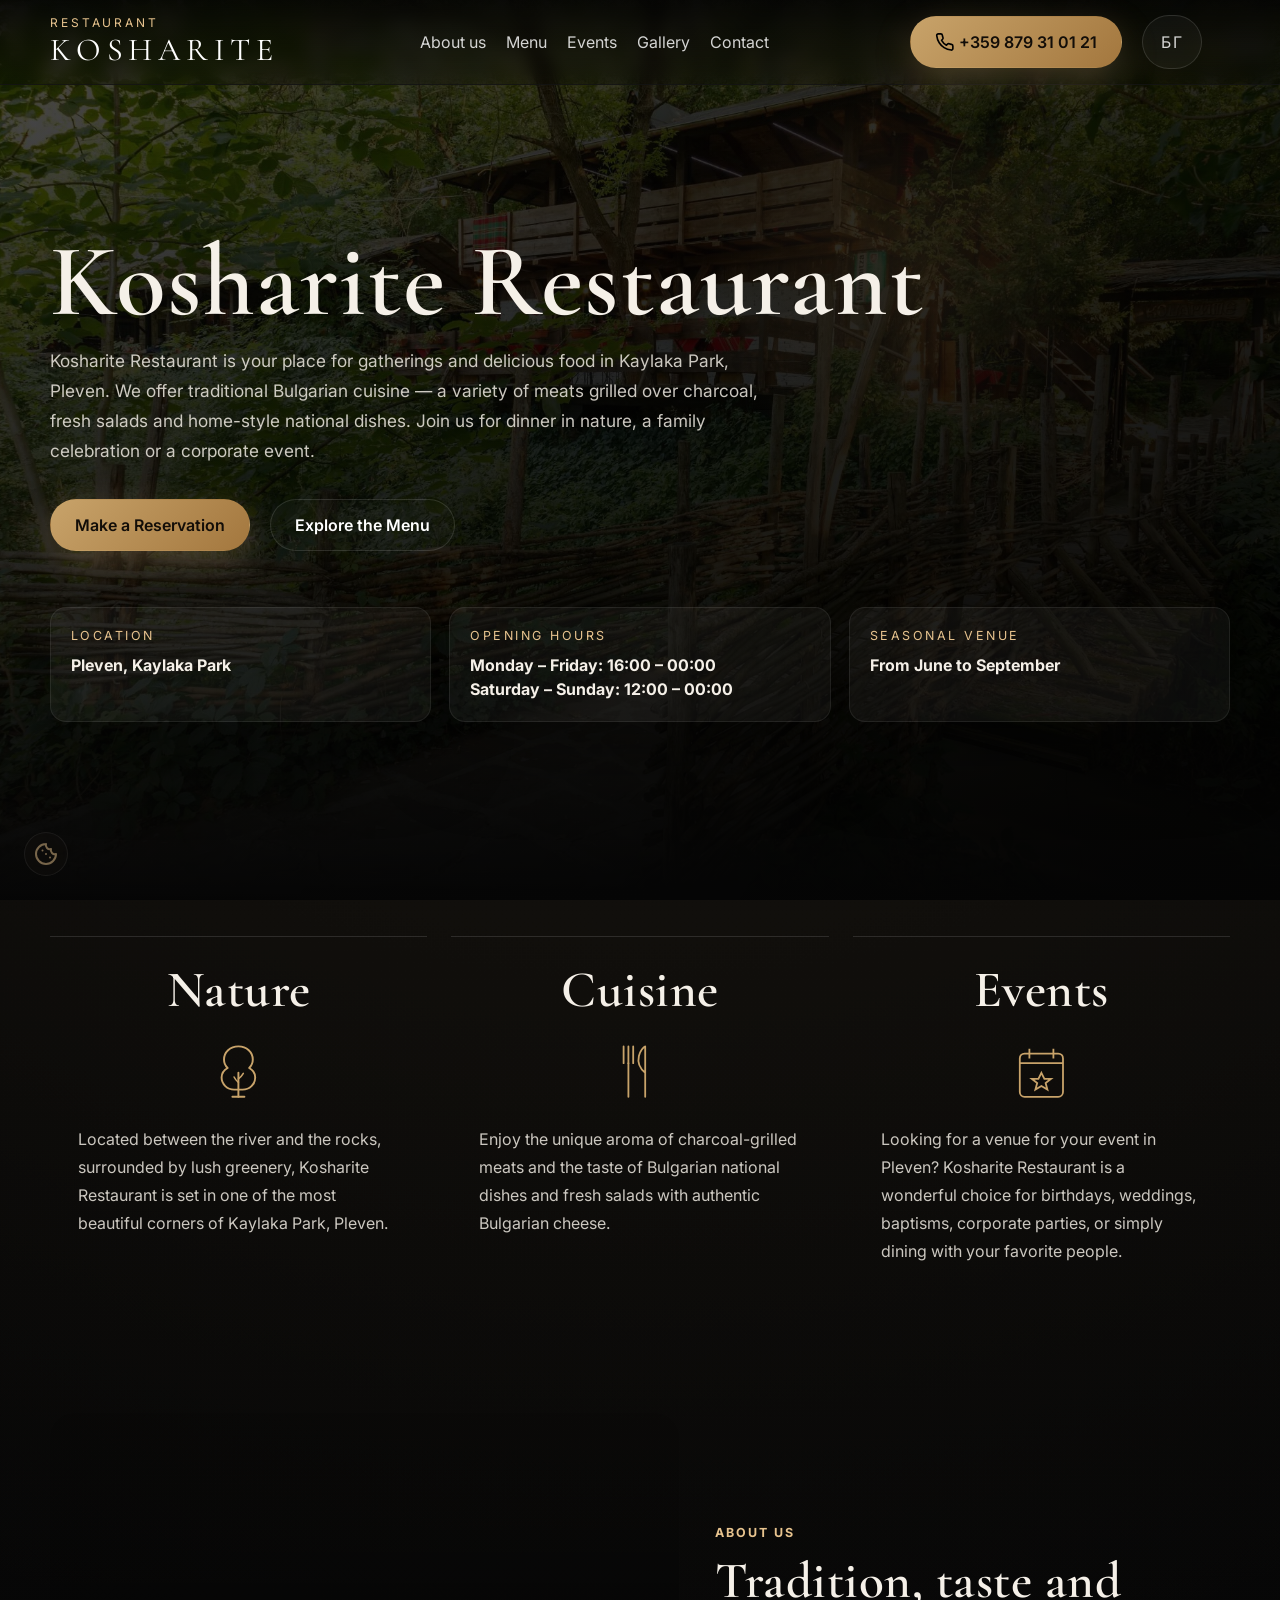
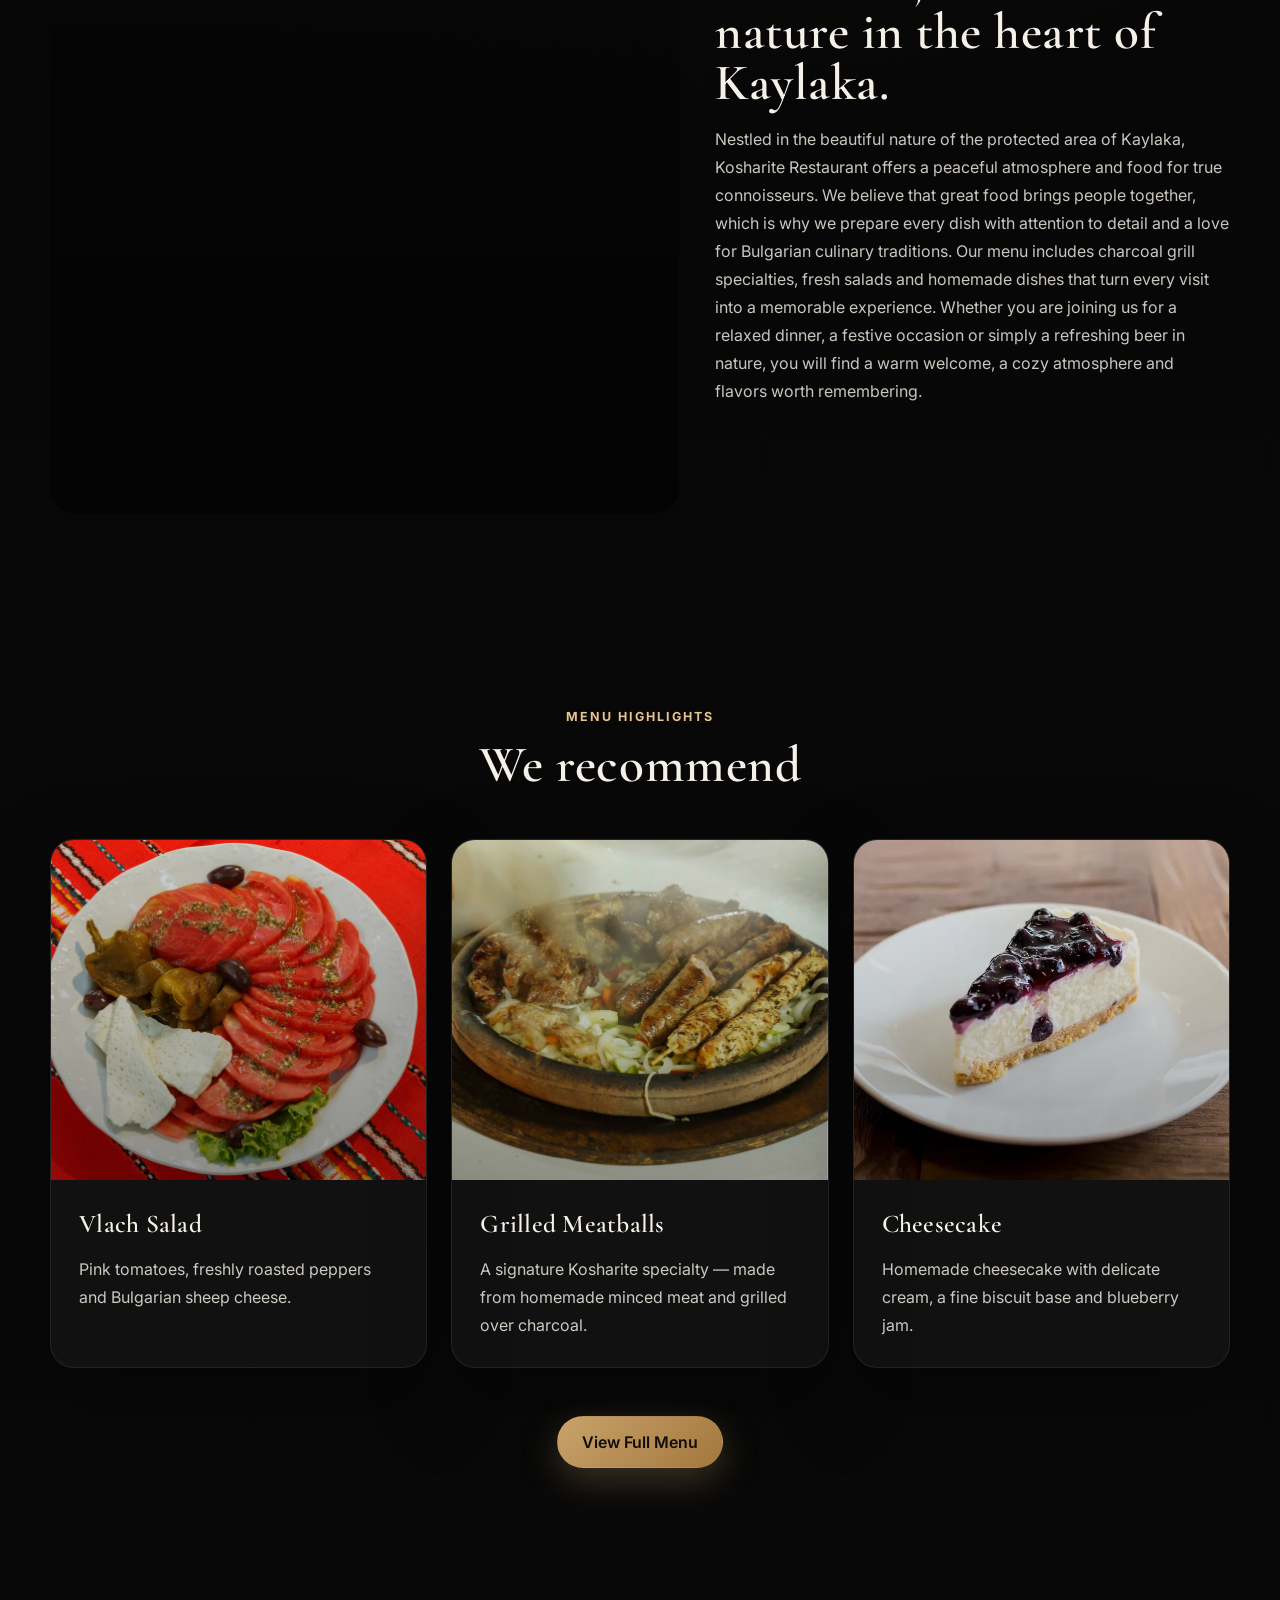
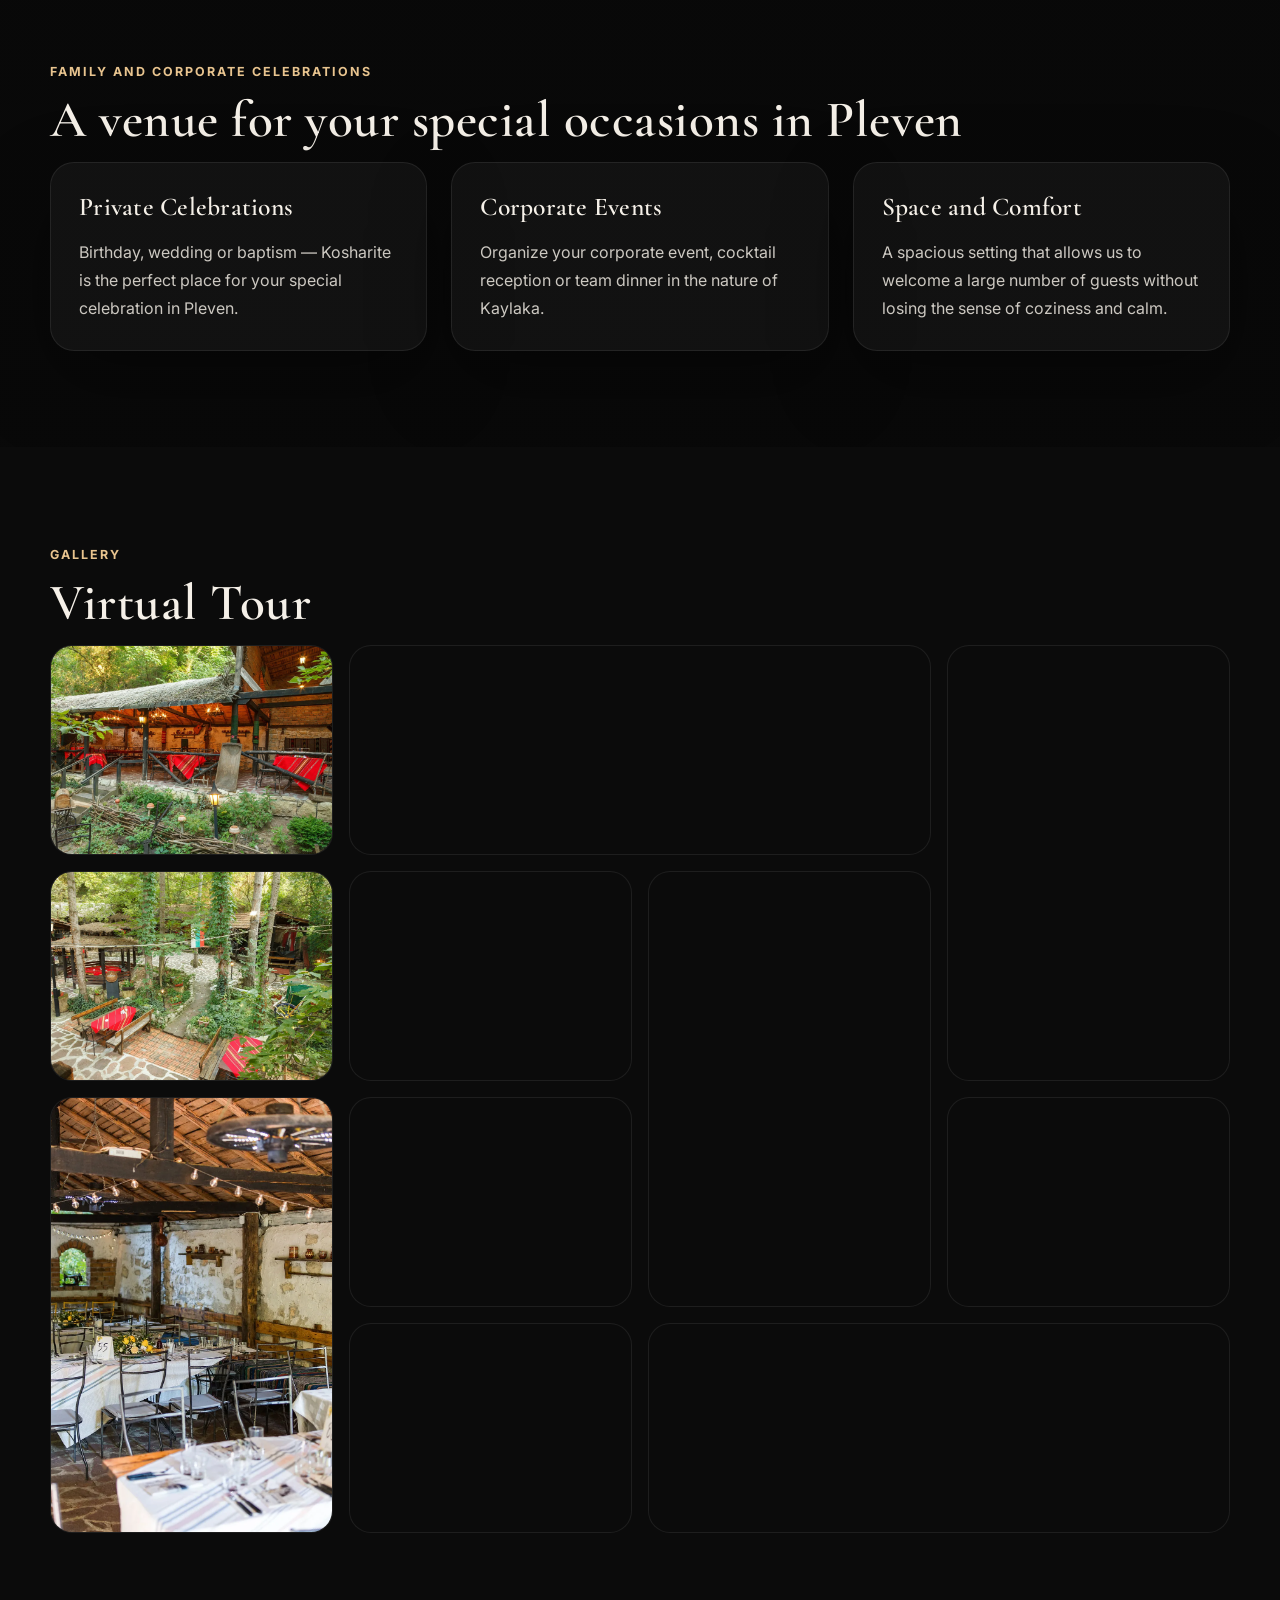
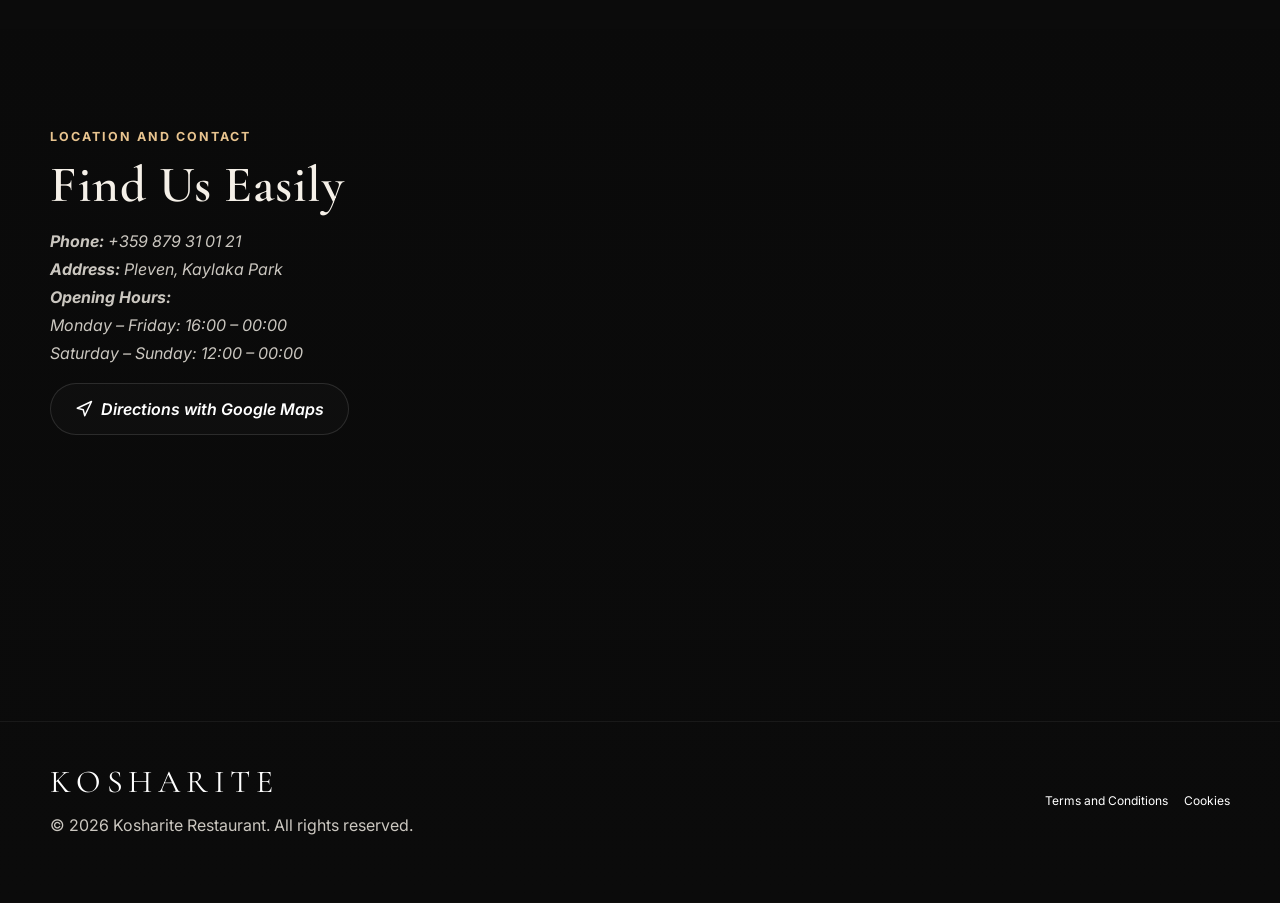
==== commit 2a8d0060: "legal pages fix" ====
--- a/index-en.html
+++ b/index-en.html
@@ -142,13 +142,12 @@
         </a>
 
         <nav class="nav-menu" aria-label="Main navigation">
-          <a href="#concept">About</a>
+          <a href="#concept">About us</a>
           <a href="#menu">Menu</a>
           <a href="#events">Events</a>
           <a href="#gallery">Gallery</a>
           <a href="#contact">Contact</a>
         </nav>
-
 
         <div class="header-actions">
           <a class="btn btn-outline" href="tel:+359879310121" aria-label="Call for reservation: +359 879 31 01 21">
@@ -172,7 +171,6 @@
             ☰
           </button>
         </div>
-
 
       </div>
     </header>
@@ -450,8 +448,8 @@
         </div>
         <div>
           <div class="footer-links">
-            <a href="terms-en.html">Terms and Conditions</a>
-            <a href="cookie-policy-en.html">Cookies</a>
+            <a href="pages/terms-en.html">Terms and Conditions</a>
+            <a href="pages/cookie-policy-en.html">Cookies</a>
           </div>
         </div>
       </div>
--- a/css/components.css
+++ b/css/components.css
@@ -1,3 +1,82 @@
+:root {
+  --bg: #0b0b0b;
+  --bg-soft: #121212;
+  --panel: #171717;
+  --panel-2: #1e1e1e;
+  --text: #f5f0e8;
+  --muted: rgba(245, 240, 232, 0.82);
+  --line: rgba(255, 255, 255, 0.08);
+  --gold: #c8a36a;
+  --gold-soft: #e8c48f;
+  --white: #fff;
+  --shadow: 0 30px 80px rgba(0, 0, 0, 0.35);
+  --radius: 24px;
+  --radius-sm: 16px;
+  --container: min(1180px, calc(100% - 40px));
+}
+
+* {
+  box-sizing: border-box;
+}
+
+html {
+  scroll-behavior: smooth;
+}
+
+body {
+  margin: 0;
+  font-family: "Inter", Arial, system-ui, sans-serif;
+  background: radial-gradient(circle at top, rgba(200, 163, 106, 0.12), transparent 30%), linear-gradient(180deg, #050505 0%, #0b0b0b 100%);
+  color: var(--text);
+}
+
+.container {
+  width: var(--container);
+  margin: 0 auto;
+}
+
+h1,
+h2,
+h3,
+h4 {
+  font-family: "Cormorant Garamond", Georgia, serif;
+  font-weight: 600;
+  letter-spacing: 0.01em;
+  margin: 0 0 16px;
+}
+
+h1 {
+  font-size: clamp(3.4rem, 8vw, 6.5rem);
+  line-height: 0.93;
+  max-width: 980px;
+}
+
+h2 {
+  font-size: clamp(2.2rem, 4vw, 4.2rem);
+  line-height: 1;
+}
+
+p {
+  margin: 0;
+  color: var(--muted);
+  line-height: 1.75;
+  font-size: 1rem;
+}
+
+a {
+  color: inherit;
+  text-decoration: none;
+}
+
+img {
+  max-width: 100%;
+  display: block;
+}
+
+.page-shell {
+  min-height: 100vh;
+}
+
 .site-header {
   position: fixed;
   inset: 0 0 auto 0;
@@ -50,7 +129,7 @@
 }
 
 .btn-outline-text {
-  font-weight: 400;
+  font-weight: 600;
   white-space: nowrap;
 }
 
@@ -61,6 +140,48 @@
 .nav-menu a {
   color: rgba(255, 255, 255, 0.82);
   font-size: 1rem;
+}
+
+.brand-eyebrow,
+.intro-label {
+  display: inline-block;
+  text-transform: uppercase;
+  letter-spacing: 0.24em;
+  font-size: 0.75rem;
+  color: var(--gold-soft);
+}
+
+.lang-switch {
+  display: inline-flex;
+  align-items: center;
+  gap: 6px;
+  padding: 6px;
+  border-radius: 999px;
+  border: 1px solid rgba(255, 255, 255, 0.12);
+  background: rgba(255, 255, 255, 0.04);
+}
+
+.lang-link {
+      display: inline-flex;
+      align-items: center;
+      justify-content: center;
+      min-width: 44px;
+      min-height: 40px;
+      padding: 0 12px;
+      border-radius: 999px;
+      color: rgba(255, 255, 255, .82);
+      font-size: 1.0 rem;
+      font-weight: 400;
+      font-family: "Inter", Arial, system-ui, sans-serif;
+      letter-spacing: .08em;
+      text-transform: uppercase;
+      transition: background .25s ease, color .25s ease, transform .25s ease;
+    }
+
+.lang-link.is-active {
+  background: linear-gradient(135deg, var(--gold) 0%, #a3773e 100%);
+  color: #120d08;
+  box-shadow: 0 12px 36px rgba(200, 163, 106, 0.22);
 }
 
 .nav-toggle {
@@ -122,6 +243,7 @@
   display: flex;
   align-items: center;
   overflow: clip;
+  position: relative;
 }
 
 .hero-backdrop,
@@ -141,15 +263,28 @@
   transform: scale(1.05);
 }
 
+.hero-bg-img {
+  position: absolute;
+  inset: 0;
+  width: 100%;
+  height: 100%;
+  object-fit: cover;
+  object-position: center;
+  transform: scale(1.05);
+  z-index: 0;
+  will-change: transform;
+}
+
 .hero-overlay {
   position: absolute;
   inset: 0;
-  background: linear-gradient(180deg, rgba(5, 5, 5, 0.4) 0%, rgba(5, 5, 5, 0.72) 72%, #0b0b0b 100%);
+  z-index: 1;
+  background: linear-gradient(120deg, rgba(0, 0, 0, .45), rgba(0, 0, 0, .65)), radial-gradient(circle at 70% 30%, rgba(200, 163, 106, .18), transparent 18%), linear-gradient(180deg, rgba(5, 5, 5, .3) 0%, rgba(5, 5, 5, .65) 72%, #0b0b0b 100%);
 }
 
 .hero-content {
   position: relative;
-  z-index: 1;
+  z-index: 2;
   padding-top: 140px;
   padding-bottom: 84px;
 }
@@ -194,11 +329,13 @@
 }
 
 .section-kicker {
+  display: inline-block;
   margin: 0 0 .75rem;
   text-transform: uppercase;
   letter-spacing: .16em;
   font-size: .78rem;
   font-weight: 700;
+  color: var(--gold-soft);
 }
 
 .icon {
@@ -451,7 +588,7 @@
   border-radius: var(--radius);
   background-image:
     linear-gradient(180deg, rgba(0, 0, 0, 0.08), rgba(0, 0, 0, 0.52)),
-    url("../assets/images/Gledka.webp");
+    url("../assets/images/Masa_1.webp");
   position: relative;
   overflow: hidden;
 }
@@ -645,302 +782,10 @@
   color: var(--gold);
 }
 
-/* Migrated from index.html inline <style> */
-:root {
-      --bg: #0b0b0b;
-      --bg-soft: #121212;
-      --panel: #171717;
-      --panel-2: #1e1e1e;
-      --text: #f5f0e8;
-      --muted: rgba(245, 240, 232, .82);
-      --line: rgba(255, 255, 255, .08);
-      --gold: #c8a36a;
-      --gold-soft: #e8c48f;
-      --white: #fff;
-      --shadow: 0 30px 80px rgba(0, 0, 0, .35);
-      --radius: 24px;
-      --radius-sm: 16px;
-      --container: min(1180px, calc(100% - 40px));
-    }
-
-    * {
-      box-sizing: border-box;
-    }
-
-    html {
-      scroll-behavior: smooth;
-    }
-
-    body {
-      margin: 0;
-      font-family: "Inter", Arial, system-ui, sans-serif;
-      background: radial-gradient(circle at top, rgba(200, 163, 106, .12), transparent 30%), linear-gradient(180deg, #050505 0%, #0b0b0b 100%);
-      color: var(--text);
-    }
-
-    .container {
-      width: var(--container);
-      margin: 0 auto;
-    }
-
-    h1,
-    h2,
-    h3,
-    h4 {
-      font-family: "Cormorant Garamond", Georgia, serif;
-      font-weight: 600;
-      letter-spacing: .01em;
-      margin: 0 0 16px;
-    }
-
-    h1 {
-      font-size: clamp(3.4rem, 8vw, 6.5rem);
-      line-height: .93;
-      max-width: 980px;
-    }
-
-    h2 {
-      font-size: clamp(2.2rem, 4vw, 4.2rem);
-      line-height: 1;
-    }
-
-    p {
-      margin: 0;
-      color: var(--muted);
-      line-height: 1.75;
-      font-size: 1rem;
-    }
-
-    a {
-      color: inherit;
-      text-decoration: none;
-    }
-
-    img {
-      max-width: 100%;
-      display: block;
-    }
-
-    .page-shell {
-      min-height: 100vh;
-    }
-
-    .site-header {
-      position: fixed;
-      inset: 0 0 auto 0;
-      z-index: 50;
-      backdrop-filter: blur(8px);
-      background: linear-gradient(180deg, rgba(4, 4, 4, .88), rgba(4, 4, 4, .28));
-      border-bottom: 1px solid rgba(255, 255, 255, .05);
-    }
-
-    .header-inner {
-      min-height: 84px;
-      display: flex;
-      align-items: center;
-      justify-content: space-between;
-      gap: 28px;
-    }
-
-    .brand-mark,
-    .brand-name {
-      display: inline-flex;
-      flex-direction: column;
-    }
-
-    .brand-name {
-      font-family: "Cormorant Garamond", Georgia, serif;
-      font-size: 2rem;
-      letter-spacing: .18em;
-      color: var(--white);
-    }
-
-    .brand-eyebrow,
-    .section-kicker,
-    .intro-label {
-      display: inline-block;
-      text-transform: uppercase;
-      letter-spacing: .24em;
-      font-size: .75rem;
-      color: var(--gold-soft);
-    }
-
-    .nav-menu,
-    .header-actions,
-    .hero-actions,
-    .inline-actions {
-      display: flex;
-      align-items: center;
-      gap: 20px;
-    }
-
-    .nav-menu {
-      flex: 1 0 auto;
-      justify-content: center;
-    }
-
-    .nav-menu a {
-      color: rgba(255, 255, 255, .82);
-      font-size: 1rem;
-    }
-
-    .lang-switch {
-      display: inline-flex;
-      align-items: center;
-      gap: 6px;
-      padding: 6px;
-      border-radius: 999px;
-      border: 1px solid rgba(255, 255, 255, .12);
-      background: rgba(255, 255, 255, .04);
-    }
-
-    .lang-link {
-      display: inline-flex;
-      align-items: center;
-      justify-content: center;
-      min-width: 44px;
-      min-height: 40px;
-      padding: 0 12px;
-      border-radius: 999px;
-      color: rgba(255, 255, 255, .82);
-      font-size: .9rem;
-      font-weight: 700;
-      letter-spacing: .08em;
-      text-transform: uppercase;
-      transition: background .25s ease, color .25s ease, transform .25s ease;
-    }
-
-    .lang-link.is-active {
-      background: linear-gradient(135deg, var(--gold) 0%, #a3773e 100%);
-      color: #120d08;
-      box-shadow: 0 12px 36px rgba(200, 163, 106, .22);
-    }
-
-    .nav-toggle {
-      display: none;
-      border: 0;
-      background: transparent;
-      color: rgba(255, 255, 255, .82);
-      font-size: 28px;
-      cursor: pointer;
-    }
-
-    .btn {
-      display: inline-flex;
-      align-items: center;
-      justify-content: center;
-      min-height: 52px;
-      padding: 0 24px;
-      border-radius: 999px;
-      border: 1px solid transparent;
-      font-weight: 600;
-      transition: transform .25s ease, border-color .25s ease, background .25s ease;
-    }
-
-    .btn-primary,
-    .btn-outline {
-      background: linear-gradient(135deg, var(--gold) 0%, #a3773e 100%);
-      color: #120d08;
-      box-shadow: 0 12px 36px rgba(200, 163, 106, .28);
-    }
-
-    .btn-secondary,
-    .btn-ghost {
-      border-color: rgba(255, 255, 255, .12);
-      background: rgba(255, 255, 255, .02);
-      color: var(--white);
-    }
-
-    .hero {
-      min-height: 100vh;
-      display: flex;
-      align-items: center;
-      overflow: clip;
-      position: relative;
-    }
-
-    .hero-bg-img {
-      position: absolute;
-      inset: 0;
-      width: 100%;
-      height: 100%;
-      object-fit: cover;
-      object-position: center;
-      transform: scale(1.05);
-      z-index: 0;
-      will-change: transform;
-    }
-
-    .hero-overlay {
-      position: absolute;
-      inset: 0;
-      z-index: 1;
-      background: linear-gradient(120deg, rgba(0, 0, 0, .45), rgba(0, 0, 0, .65)), radial-gradient(circle at 70% 30%, rgba(200, 163, 106, .18), transparent 18%), linear-gradient(180deg, rgba(5, 5, 5, .3) 0%, rgba(5, 5, 5, .65) 72%, #0b0b0b 100%);
-    }
-
-    .hero-content {
-      position: relative;
-      z-index: 2;
-      padding-top: 140px;
-      padding-bottom: 84px;
-    }
-
-
-    .btn-outline-icon {
-      font-size: large;
-      font-weight: 600;
-      color: black;
-      padding-right: .25em;
-    }
-
-    .btn-outline-text {
-      font-weight: 600;
-      white-space: nowrap;
-    }
-
-    .btn-outline {
-      justify-content: start;
-    }
-
-    section {
-      position: relative;
-    }
-
-    .hero-meta {
-      margin-top: 56px;
-      display: grid;
-      grid-template-columns: repeat(3, minmax(0, 1fr));
-      gap: 18px;
-      min-height: 88px;
-    }
-
-    .hero-box {
-      padding: 20px;
-      border-radius: var(--radius-sm);
-      background: rgba(255, 255, 255, .04);
-      border: 1px solid var(--line);
-      box-shadow: var(--shadow);
-    }
-
-    .hero-meta span {
-      display: block;
-      margin-bottom: 10px;
-      font-size: .78rem;
-      text-transform: uppercase;
-      letter-spacing: .2em;
-      color: var(--gold-soft);
-    }
-
-    .hero-meta strong {
-      font-size: 1rem;
-      line-height: 1.5;
-    }
-
-    .hero-copy {
-      max-width: 720px;
-      margin-bottom: 32px;
-      font-size: 1.08rem;
-    }
+section {
+  position: relative;
+}
+
 #map {
   width: 100%;
   height: 500px;
--- a/css/responsive.css
+++ b/css/responsive.css
@@ -1,4 +1,5 @@
 @media (max-width: 1080px) {
+
   .split-layout,
   .footer-grid,
   .card-grid,
@@ -119,6 +120,18 @@
     font-size: 1.1rem;
   }
 
+  .lang-switch {
+    gap: 4px;
+    padding: 4px;
+  }
+
+  .lang-link {
+    min-width: 40px;
+    min-height: 40px;
+    padding: 0 10px;
+    font-size: 0.78rem;
+  }
+
   .hero-content {
     padding-top: 110px;
     padding-bottom: 56px;
@@ -155,6 +168,7 @@
     grid-template-columns: 1fr;
     gap: 12px;
     margin-top: 40px;
+    min-height: auto;
   }
 
   .intro-strip {
@@ -326,145 +340,4 @@
     align-items: flex-start;
     gap: 10px;
   }
-}
-
-/* Migrated responsive styles from index.html inline <style> */
-@media (max-width: 768px) {
-      .header-inner {
-        min-height: 68px;
-        padding: 0 20px;
-        gap: 12px;
-      }
-
-      .brand-name {
-        font-size: 1.5rem;
-        letter-spacing: .12em;
-      }
-
-      .brand-mark {
-        flex: 1;
-      }
-
-      .nav-menu {
-        display: none;
-      }
-
-      .nav-toggle {
-        display: flex;
-        align-items: center;
-        justify-content: center;
-        width: 40px;
-        height: 40px;
-        border-radius: 8px;
-        font-size: 22px;
-        flex-shrink: 0;
-      }
-
-      .btn-outline {
-        min-width: 44px;
-        min-height: 44px;
-        padding: 0 12px;
-        flex-shrink: 0;
-      }
-
-      .lang-switch {
-        gap: 4px;
-        padding: 4px;
-      }
-
-      .lang-link {
-        min-width: 40px;
-        min-height: 40px;
-        padding: 0 10px;
-        font-size: .78rem;
-      }
-
-      .btn-outline-text {
-        display: none;
-      }
-
-      .btn-outline-icon {
-        margin: 0;
-        padding: 0;
-        font-size: 1.1rem;
-      }
-
-      .hero-content {
-        padding-top: 110px;
-        padding-bottom: 56px;
-      }
-
-      h1 {
-        font-size: clamp(2.4rem, 10vw, 3.8rem);
-        line-height: 1;
-        margin-bottom: 20px;
-      }
-
-      .hero-copy {
-        font-size: .97rem;
-        margin-bottom: 24px;
-      }
-
-      .hero-actions {
-        flex-direction: column;
-        align-items: stretch;
-        gap: 12px;
-      }
-
-      .hero-actions .btn {
-        width: 100%;
-        min-height: 54px;
-        font-size: 1rem;
-        justify-content: center;
-      }
-
-      .hero-meta {
-        grid-template-columns: 1fr;
-        gap: 12px;
-        margin-top: 40px;
-        min-height: auto;
-      }
-
-      .nav-menu.active {
-        display: flex;
-        flex-direction: column;
-        gap: 0;
-        position: absolute;
-        top: 68px;
-        left: 0;
-        width: 100%;
-        padding: 8px 0 16px;
-        backdrop-filter: blur(16px);
-        -webkit-backdrop-filter: blur(16px);
-        background: rgba(4, 4, 4, .96);
-        border-top: 1px solid rgba(255, 255, 255, .08);
-        border-bottom: 1px solid rgba(255, 255, 255, .08);
-        z-index: 100;
-      }
-
-      .nav-menu.active a {
-        display: block;
-        color: rgba(255, 255, 255, .82);
-        font-size: 1rem;
-        padding: 14px 24px;
-        border-bottom: 1px solid rgba(255, 255, 255, .05);
-      }
-
-      .nav-menu.active a:last-child {
-        border-bottom: none;
-      }
-    }
-
-@media (max-width: 480px) {
-      h1 {
-        font-size: clamp(2rem, 11vw, 2.8rem);
-      }
-
-      .hero-content {
-        padding-top: 96px;
-      }
-
-      .brand-name {
-        font-size: 1.3rem;
-      }
-    }
+}
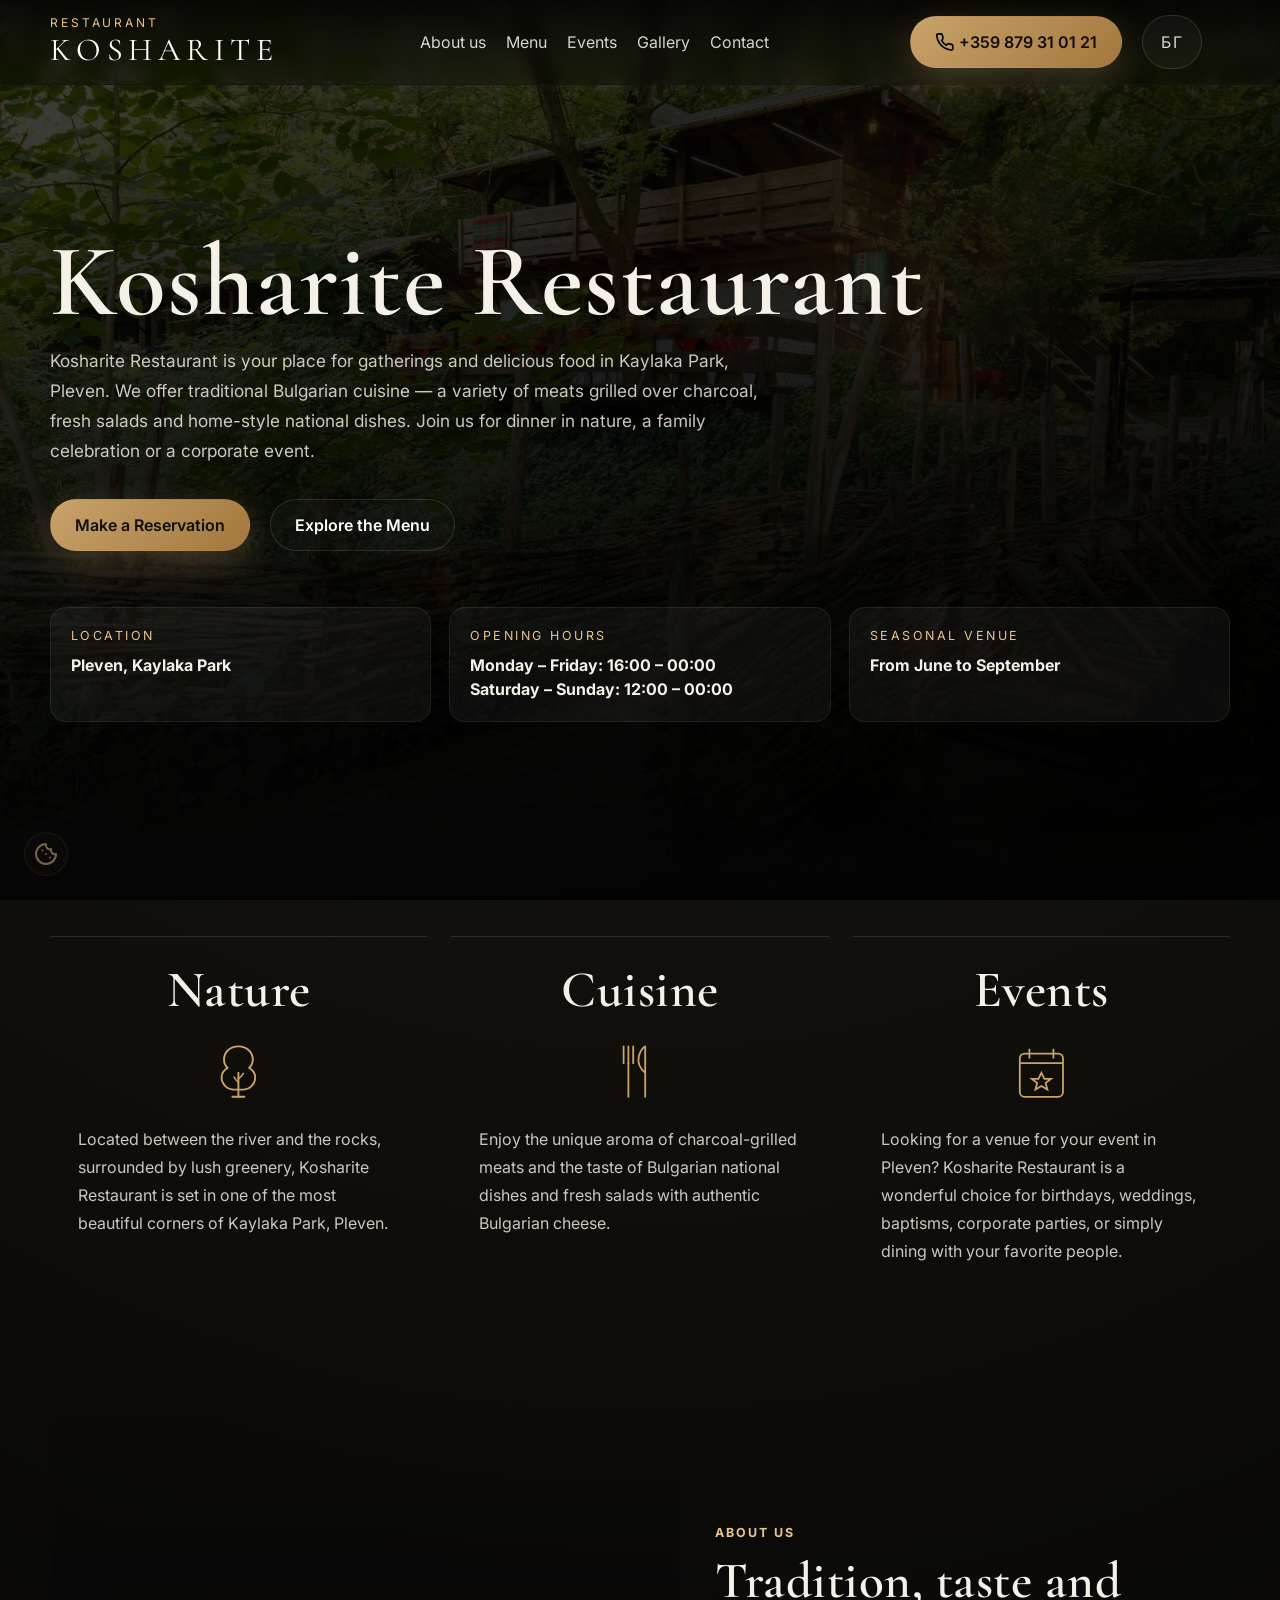
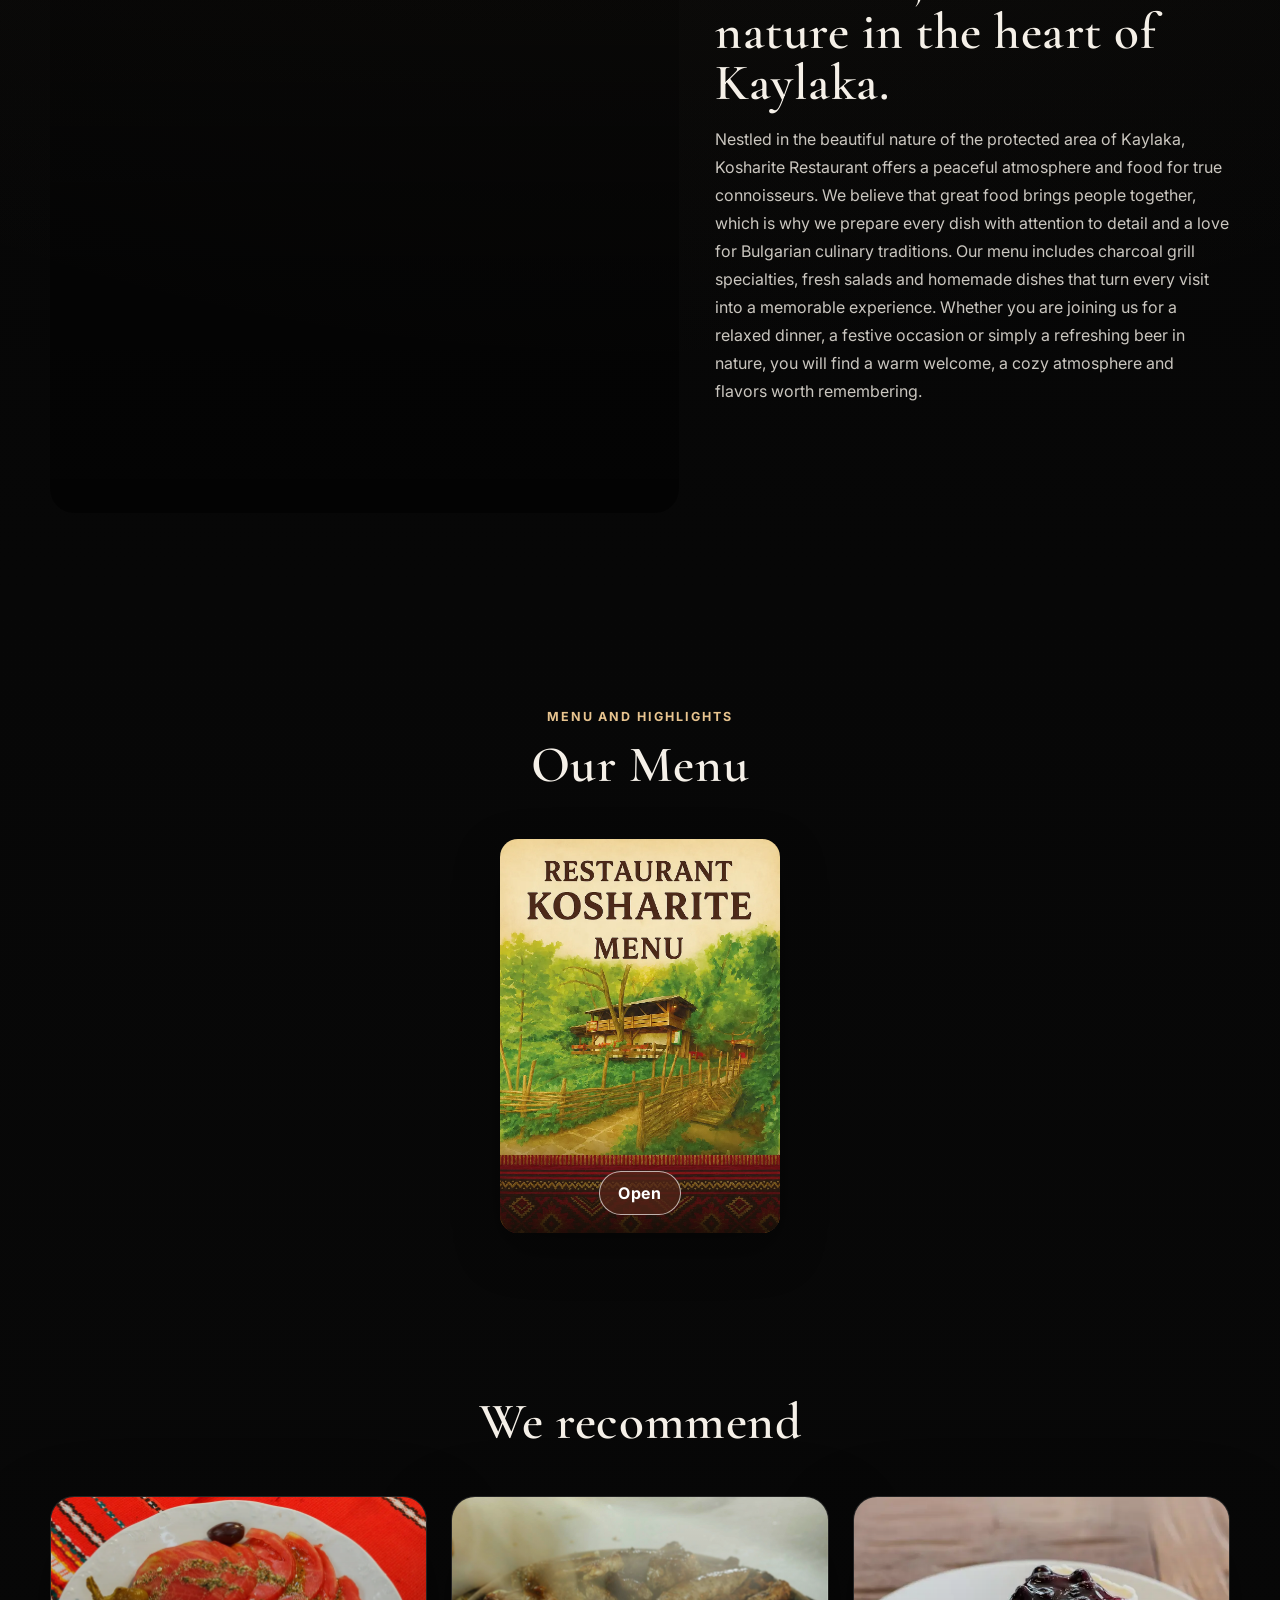
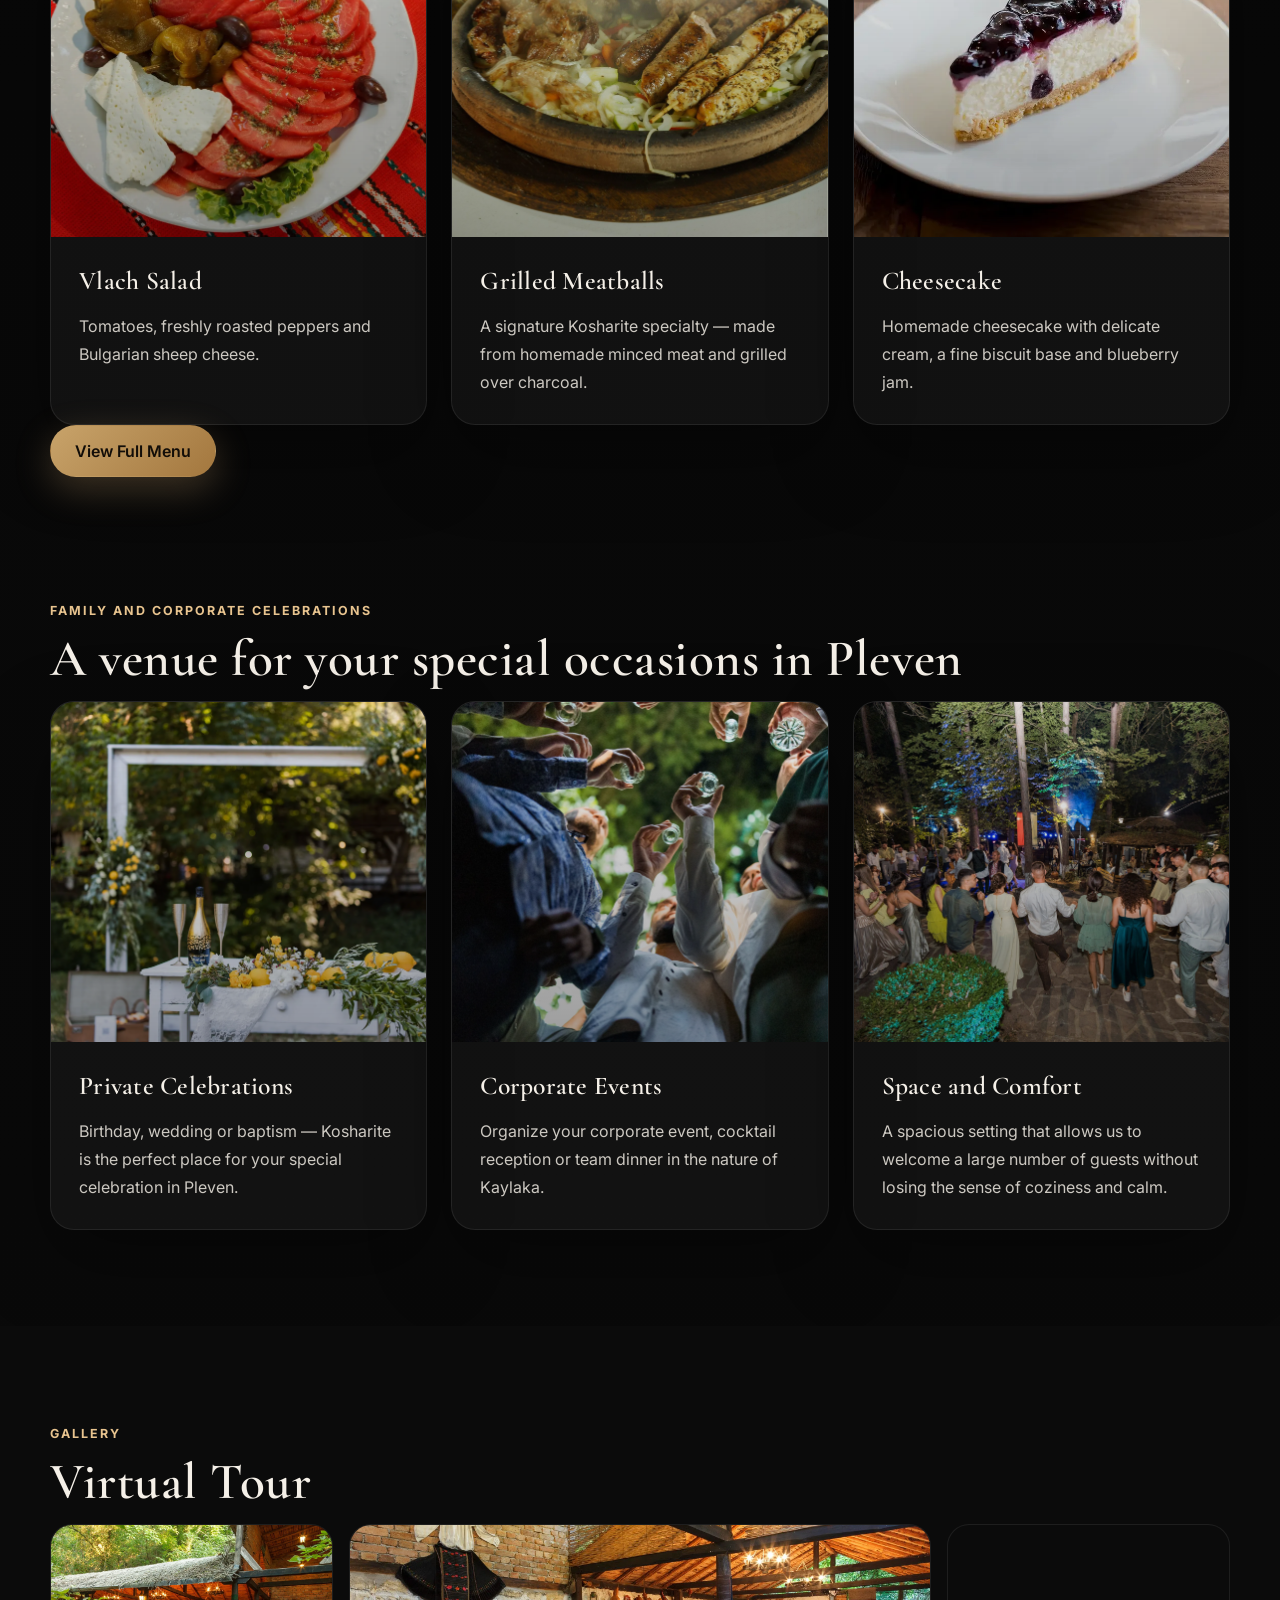
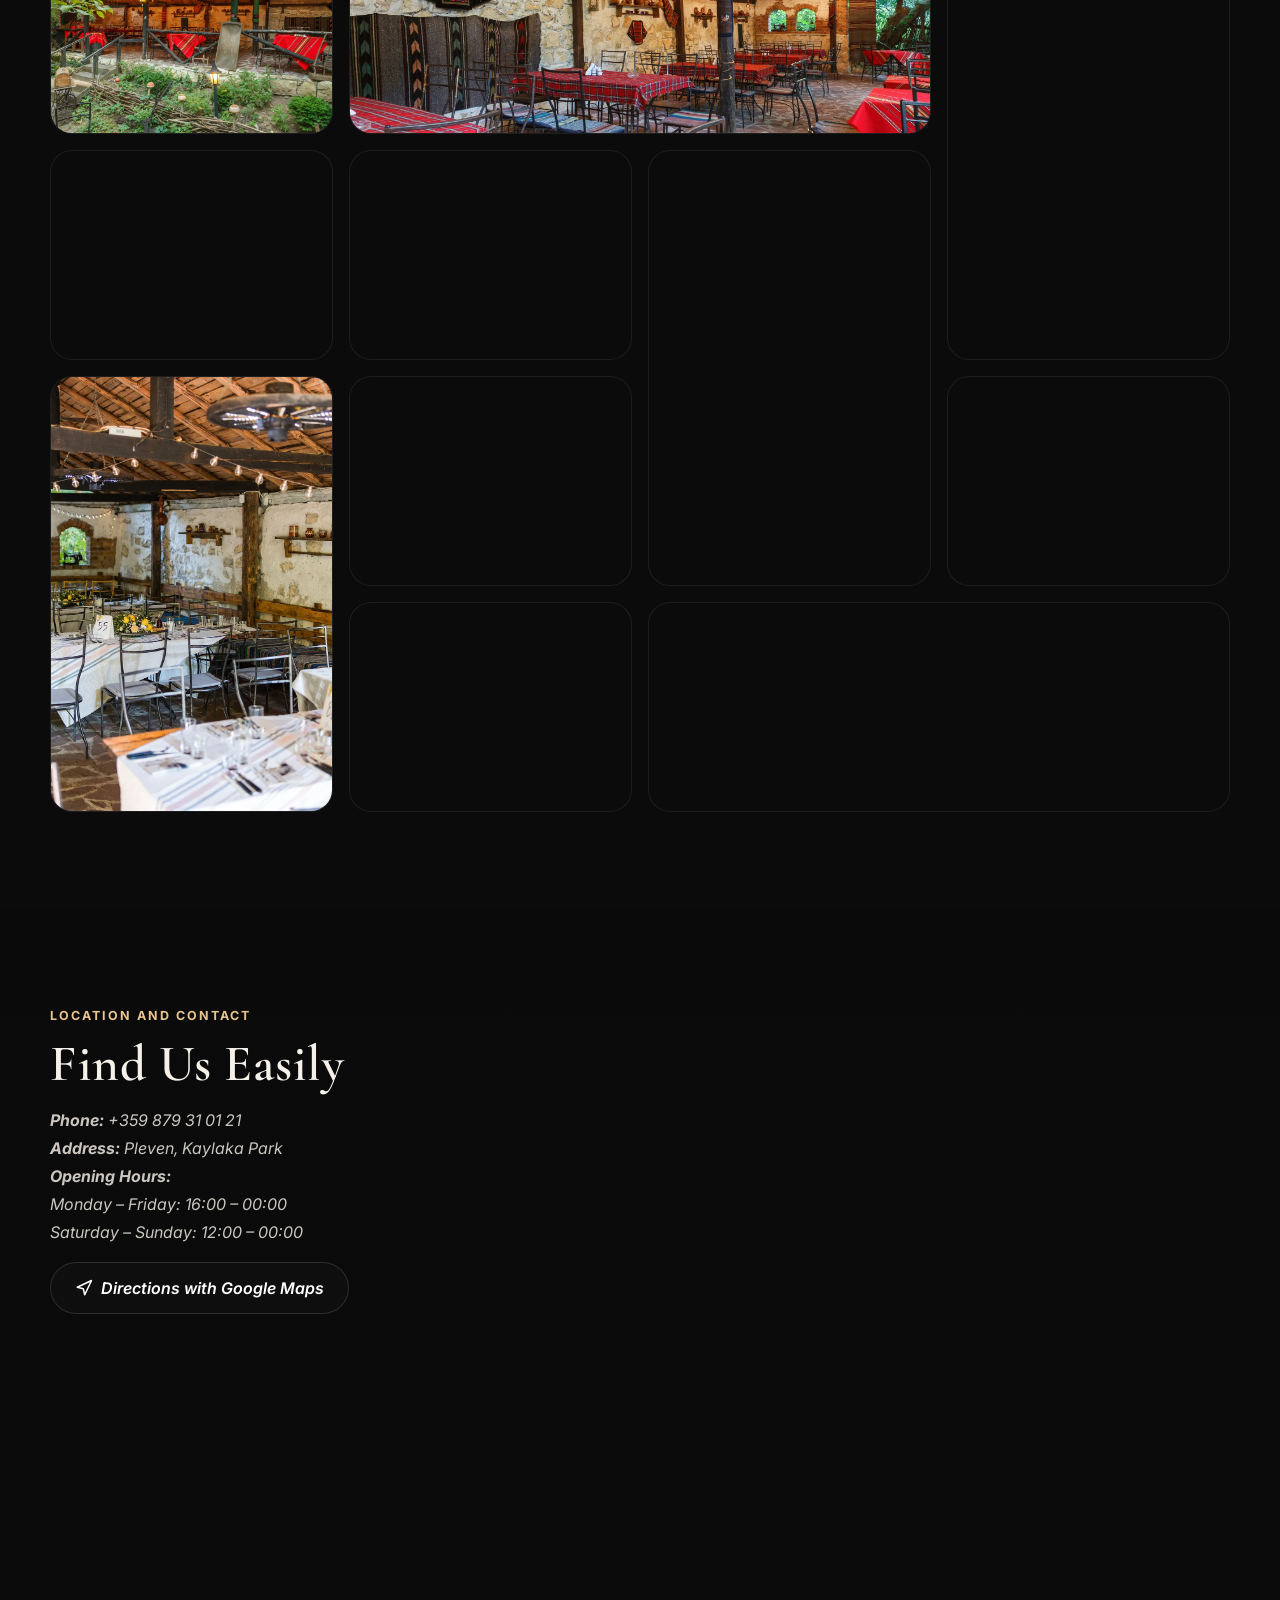
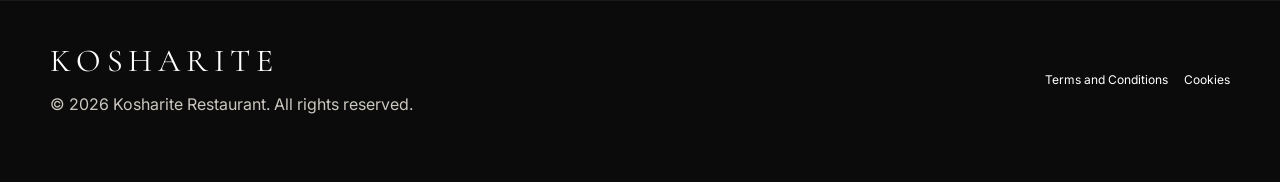
==== commit d08a22bb: "English menu and code formatting" ====
--- a/index-en.html
+++ b/index-en.html
@@ -1,601 +1,1074 @@
-<!DOCTYPE html>
+<!doctype html>
 <html lang="en">
-
-<head>
-  <meta charset="UTF-8" />
-  <meta name="viewport" content="width=device-width, initial-scale=1.0, viewport-fit=cover" />
-  <meta name="theme-color" content="#0b0b0b" />
-
-  <title>Kosharite Restaurant | Grill & Traditional Cuisine in Kaylaka Park, Pleven</title>
-  <meta name="description"
-    content="Kosharite Restaurant in Kaylaka Park, Pleven. Delicious grill, fresh salads, traditional Bulgarian cuisine and live music. 250 seats. Reservations: +359 879 31 01 21." />
-  <meta name="keywords"
-    content="restaurant Pleven, restaurant Kaylaka, Kosharite, grill Pleven, traditional cuisine, live music, events Pleven, table reservation" />
-  <link rel="canonical" href="https://kosharite.bg/index-en.html" />
-  <link rel="alternate" hreflang="bg" href="https://kosharite.bg/" />
-  <link rel="alternate" hreflang="en" href="https://kosharite.bg/index-en.html" />
-
-  <meta property="og:type" content="website" />
-  <meta property="og:site_name" content="Kosharite Restaurant" />
-  <meta property="og:title" content="Kosharite Restaurant | Grill & Traditional Cuisine in Kaylaka Park, Pleven" />
-  <meta property="og:description"
-    content="Delicious grill, fresh salads and live music in the nature of Kaylaka Park. Book a table now." />
-  <meta property="og:image" content="https://kosharite.bg/assets/images/Vhod.webp" />
-  <meta property="og:url" content="https://kosharite.bg/" />
-  <meta property="og:locale" content="en_US" />
-
-  <meta name="twitter:card" content="summary_large_image" />
-  <meta name="twitter:title" content="Kosharite Restaurant | Pleven" />
-  <meta name="twitter:description" content="Grill, traditional cuisine and live music in the nature of Kaylaka Park." />
-  <meta name="twitter:image" content="https://kosharite.bg/assets/images/Vhod.webp" />
-
-  <script type="application/ld+json">
-  {
-    "@context": "https://schema.org",
-    "@type": "Restaurant",
-    "name": "Kosharite Restaurant",
-    "image": "https://kosharite.bg/assets/images/Vhod.webp",
-    "url": "https://kosharite.bg/",
-    "telephone": "+359879310121",
-    "servesCuisine": ["Bulgarian", "Grilled food"],
-    "priceRange": "BGN 10-50",
-    "address": {
-      "@type": "PostalAddress",
-      "streetAddress": "Kaylaka Park",
-      "addressLocality": "Pleven",
-      "addressCountry": "BG"
-    },
-    "geo": {
-      "@type": "GeoCoordinates",
-      "latitude": 43.38094844,
-      "longitude": 24.63129496
-    },
-    "openingHoursSpecification": [
+  <head>
+    <meta charset="UTF-8" />
+    <meta
+      name="viewport"
+      content="width=device-width, initial-scale=1.0, viewport-fit=cover"
+    />
+    <meta name="theme-color" content="#0b0b0b" />
+
+    <title>
+      Kosharite Restaurant | Bulgarian Cuisine in Kaylaka Park, Pleven
+    </title>
+    <meta
+      name="description"
+      content="Kosharite Restaurant in Kaylaka Park, Pleven. Delicious grill, fresh salads, traditional Bulgarian cuisine and live music. Reservations: +359 879 31 01 21."
+    />
+    <link rel="canonical" href="https://kosharite.bg/index-en.html" />
+    <link rel="alternate" hreflang="bg" href="https://kosharite.bg/" />
+    <link
+      rel="alternate"
+      hreflang="en"
+      href="https://kosharite.bg/index-en.html"
+    />
+
+    <meta property="og:type" content="website" />
+    <meta property="og:site_name" content="Kosharite Restaurant" />
+    <meta
+      property="og:title"
+      content="Kosharite Restaurant | Traditional Cuisine in Kaylaka Park, Pleven"
+    />
+    <meta
+      property="og:description"
+      content="Delicious grill, fresh salads and live music in the nature of Kaylaka Park. Book a table now."
+    />
+    <meta
+      property="og:image"
+      content="https://kosharite.bg/assets/images/Vhod.webp"
+    />
+    <meta property="og:url" content="https://kosharite.bg/" />
+    <meta property="og:locale" content="en_US" />
+
+    <meta name="twitter:card" content="summary_large_image" />
+    <meta name="twitter:title" content="Kosharite Restaurant | Pleven" />
+    <meta
+      name="twitter:description"
+      content="Grill, traditional cuisine and live music in the nature of Kaylaka Park."
+    />
+    <meta
+      name="twitter:image"
+      content="https://kosharite.bg/assets/images/Vhod.webp"
+    />
+
+    <script type="application/ld+json">
       {
-        "@type": "OpeningHoursSpecification",
-        "dayOfWeek": ["Monday","Tuesday","Wednesday","Thursday","Friday"],
-        "opens": "16:00",
-        "closes": "00:00"
-      },
-      {
-        "@type": "OpeningHoursSpecification",
-        "dayOfWeek": ["Saturday","Sunday"],
-        "opens": "12:00",
-        "closes": "00:00"
+        "@context": "https://schema.org",
+        "@type": "Restaurant",
+        "name": "Kosharite Restaurant",
+        "image": "https://kosharite.bg/assets/images/Vhod.webp",
+        "url": "https://kosharite.bg/",
+        "telephone": "+359879310121",
+        "servesCuisine": ["Bulgarian", "Grilled food"],
+        "priceRange": "BGN 10-50",
+        "address": {
+          "@type": "PostalAddress",
+          "streetAddress": "Kaylaka Park",
+          "addressLocality": "Pleven",
+          "addressCountry": "BG"
+        },
+        "geo": {
+          "@type": "GeoCoordinates",
+          "latitude": 43.38094844,
+          "longitude": 24.63129496
+        },
+        "openingHoursSpecification": [
+          {
+            "@type": "OpeningHoursSpecification",
+            "dayOfWeek": [
+              "Monday",
+              "Tuesday",
+              "Wednesday",
+              "Thursday",
+              "Friday"
+            ],
+            "opens": "16:00",
+            "closes": "00:00"
+          },
+          {
+            "@type": "OpeningHoursSpecification",
+            "dayOfWeek": ["Saturday", "Sunday"],
+            "opens": "12:00",
+            "closes": "00:00"
+          }
+        ],
+        "hasMap": "https://maps.google.com/?q=43.38094844,24.63129496",
+        "sameAs": []
       }
-    ],
-    "hasMap": "https://maps.google.com/?q=43.38094844,24.63129496",
-    "sameAs": []
-  }
-  </script>
-
-  <link rel="preconnect" href="https://fonts.googleapis.com">
-  <link rel="preconnect" href="https://fonts.gstatic.com" crossorigin>
-  <link rel="preconnect" href="https://cdn.jsdelivr.net" crossorigin>
-
-  <link rel="preload" as="image" href="assets/images/Vhod.webp" fetchpriority="high">
-
-  <link rel="preload" as="style"
-    href="https://fonts.googleapis.com/css2?family=Cormorant+Garamond:wght@500;600;700&family=Inter:wght@400;500;600;700&display=swap"
-    onload="this.onload=null;this.rel='stylesheet'">
-  <noscript>
-    <link rel="stylesheet"
-      href="https://fonts.googleapis.com/css2?family=Cormorant+Garamond:wght@500;600;700&family=Inter:wght@400;500;600;700&display=swap">
-  </noscript>
-
-  <link rel="stylesheet" href="css/base.css">
-  <link rel="stylesheet" href="css/components.css">
-  <link rel="stylesheet" href="css/responsive.css">
-  <link rel="preload" as="style" href="css/cookies.css" onload="this.onload=null;this.rel='stylesheet'">
-  <noscript>
-    <link rel="stylesheet" href="css/cookies.css">
-  </noscript>
-
-  <script>
-    window.dataLayer = window.dataLayer || [];
-    function gtag() { dataLayer.push(arguments); }
-
-    gtag('consent', 'default', {
-      analytics_storage: 'denied'
-    });
-
-    let gtagLoaded = false;
-
-    function loadGtag() {
-      if (gtagLoaded) return;
-      gtagLoaded = true;
-
-      const s = document.createElement('script');
-      s.async = true;
-      s.src = 'https://www.googletagmanager.com/gtag/js?id=G-YFD1LV33P3';
-      document.head.appendChild(s);
-
-      gtag('js', new Date());
-      gtag('config', 'G-YFD1LV33P3');
-    }
-  </script>
-
-  <link rel="preload" as="style" href="https://cdn.jsdelivr.net/gh/orestbida/cookieconsent@3.0.1/dist/cookieconsent.css"
-    onload="this.onload=null;this.rel='stylesheet'">
-  <noscript>
-    <link rel="stylesheet" href="https://cdn.jsdelivr.net/gh/orestbida/cookieconsent@3.0.1/dist/cookieconsent.css">
-  </noscript>
-
-  <link rel="icon" href="assets/icons/favicon.ico" type="image/x-icon">
-  <link rel="icon" href="assets/icons/android-chrome-192x192.png" type="image/png">
-  <link rel="apple-touch-icon" href="assets/icons/apple-touch-icon.png">
-
-  <link rel="preload" as="style" href="https://unpkg.com/leaflet/dist/leaflet.css"
-    onload="this.onload=null;this.rel='stylesheet'">
-  <noscript>
-    <link rel="stylesheet" href="https://unpkg.com/leaflet/dist/leaflet.css">
-  </noscript>
-</head>
-
-<body>
-  <div class="page-shell">
-    <header class="site-header">
-      <div class="container header-inner">
-        <a href="#hero" class="brand-mark" aria-label="Home - Kosharite Restaurant">
-          <span class="brand-eyebrow">RESTAURANT</span>
-          <span class="brand-name">KOSHARITE</span>
-        </a>
-
-        <nav class="nav-menu" aria-label="Main navigation">
-          <a href="#concept">About us</a>
-          <a href="#menu">Menu</a>
-          <a href="#events">Events</a>
-          <a href="#gallery">Gallery</a>
-          <a href="#contact">Contact</a>
-        </nav>
-
-        <div class="header-actions">
-          <a class="btn btn-outline" href="tel:+359879310121" aria-label="Call for reservation: +359 879 31 01 21">
-            <svg xmlns="http://www.w3.org/2000/svg" width="24" height="24" viewBox="0 0 24 24" fill="none"
-              stroke="currentColor" stroke-width="2" stroke-linecap="round" stroke-linejoin="round"
-              class="btn-outline-icon" aria-hidden="true" focusable="false">
-              <path
-                d="M22 16.92v3a2 2 0 0 1-2.18 2 19.79 19.79 0 0 1-8.63-3.07 19.5 19.5 0 0 1-6-6 19.79 19.79 0 0 1-3.07-8.67A2 2 0 0 1 4.11 2h3a2 2 0 0 1 2 1.72 12.84 12.84 0 0 0 .7 2.81 2 2 0 0 1-.45 2.11L8.09 9.91a16 16 0 0 0 6 6l1.27-1.27a2 2 0 0 1 2.11-.45 12.84 12.84 0 0 0 2.81.7A2 2 0 0 1 22 16.92z">
-              </path>
-            </svg>
-            <span class="btn-outline-text">+359 879 31 01 21</span>
+    </script>
+
+    <link rel="preconnect" href="https://fonts.googleapis.com" />
+    <link rel="preconnect" href="https://fonts.gstatic.com" crossorigin />
+    <link rel="preconnect" href="https://cdn.jsdelivr.net" crossorigin />
+
+    <link
+      rel="preload"
+      as="image"
+      href="assets/images/Vhod.webp"
+      fetchpriority="high"
+    />
+
+    <link
+      rel="preload"
+      as="style"
+      href="https://fonts.googleapis.com/css2?family=Cormorant+Garamond:wght@500;600;700&family=Inter:wght@400;500;600;700&display=swap"
+      onload="
+        this.onload = null;
+        this.rel = 'stylesheet';
+      "
+    />
+    <noscript>
+      <link
+        rel="stylesheet"
+        href="https://fonts.googleapis.com/css2?family=Cormorant+Garamond:wght@500;600;700&family=Inter:wght@400;500;600;700&display=swap"
+      />
+    </noscript>
+
+    <link rel="stylesheet" href="css/base.css" />
+    <link rel="stylesheet" href="css/components.css" />
+    <link rel="stylesheet" href="css/responsive.css" />
+    <link
+      rel="preload"
+      as="style"
+      href="css/cookies.css"
+      onload="
+        this.onload = null;
+        this.rel = 'stylesheet';
+      "
+    />
+    <noscript>
+      <link rel="stylesheet" href="css/cookies.css" />
+    </noscript>
+
+    <script>
+      window.dataLayer = window.dataLayer || [];
+      function gtag() {
+        dataLayer.push(arguments);
+      }
+
+      gtag("consent", "default", {
+        analytics_storage: "denied",
+      });
+
+      let gtagLoaded = false;
+
+      function loadGtag() {
+        if (gtagLoaded) return;
+        gtagLoaded = true;
+
+        const s = document.createElement("script");
+        s.async = true;
+        s.src = "https://www.googletagmanager.com/gtag/js?id=G-YFD1LV33P3";
+        document.head.appendChild(s);
+
+        gtag("js", new Date());
+        gtag("config", "G-YFD1LV33P3");
+      }
+    </script>
+
+    <link
+      rel="preload"
+      as="style"
+      href="https://cdn.jsdelivr.net/gh/orestbida/cookieconsent@3.0.1/dist/cookieconsent.css"
+      onload="
+        this.onload = null;
+        this.rel = 'stylesheet';
+      "
+    />
+    <noscript>
+      <link
+        rel="stylesheet"
+        href="https://cdn.jsdelivr.net/gh/orestbida/cookieconsent@3.0.1/dist/cookieconsent.css"
+      />
+    </noscript>
+
+    <link rel="icon" href="assets/icons/favicon.ico" type="image/x-icon" />
+    <link
+      rel="icon"
+      href="assets/icons/android-chrome-192x192.png"
+      type="image/png"
+    />
+    <link rel="apple-touch-icon" href="assets/icons/apple-touch-icon.png" />
+
+    <link
+      rel="preload"
+      as="style"
+      href="https://unpkg.com/leaflet/dist/leaflet.css"
+      onload="
+        this.onload = null;
+        this.rel = 'stylesheet';
+      "
+    />
+    <noscript>
+      <link
+        rel="stylesheet"
+        href="https://unpkg.com/leaflet/dist/leaflet.css"
+      />
+    </noscript>
+  </head>
+
+  <body>
+    <div class="page-shell">
+      <header class="site-header">
+        <div class="container header-inner">
+          <a
+            href="#hero"
+            class="brand-mark"
+            aria-label="Home - Kosharite Restaurant"
+          >
+            <span class="brand-eyebrow">RESTAURANT</span>
+            <span class="brand-name">KOSHARITE</span>
           </a>
 
-          <div class="lang-switch" aria-label="Language switcher">
-            <a class="lang-link" href="index.html" lang="bg" hreflang="bg">БГ</a>
+          <nav class="nav-menu" aria-label="Main navigation">
+            <a href="#concept">About us</a>
+            <a href="#menu">Menu</a>
+            <a href="#events">Events</a>
+            <a href="#gallery">Gallery</a>
+            <a href="#contact">Contact</a>
+          </nav>
+
+          <div class="header-actions">
+            <a
+              class="btn btn-outline"
+              href="tel:+359879310121"
+              aria-label="Call for reservation: +359 879 31 01 21"
+            >
+              <svg
+                xmlns="http://www.w3.org/2000/svg"
+                width="24"
+                height="24"
+                viewBox="0 0 24 24"
+                fill="none"
+                stroke="currentColor"
+                stroke-width="2"
+                stroke-linecap="round"
+                stroke-linejoin="round"
+                class="btn-outline-icon"
+                aria-hidden="true"
+                focusable="false"
+              >
+                <path
+                  d="M22 16.92v3a2 2 0 0 1-2.18 2 19.79 19.79 0 0 1-8.63-3.07 19.5 19.5 0 0 1-6-6 19.79 19.79 0 0 1-3.07-8.67A2 2 0 0 1 4.11 2h3a2 2 0 0 1 2 1.72 12.84 12.84 0 0 0 .7 2.81 2 2 0 0 1-.45 2.11L8.09 9.91a16 16 0 0 0 6 6l1.27-1.27a2 2 0 0 1 2.11-.45 12.84 12.84 0 0 0 2.81.7A2 2 0 0 1 22 16.92z"
+                ></path>
+              </svg>
+              <span class="btn-outline-text">+359 879 31 01 21</span>
+            </a>
+
+            <div class="lang-switch" aria-label="Language switcher">
+              <a class="lang-link" href="index.html" lang="bg" hreflang="bg"
+                >БГ</a
+              >
+            </div>
+          </div>
+
+          <div class="nav-toggle-wrapper">
+            <button
+              class="nav-toggle"
+              aria-label="Open navigation menu"
+              aria-expanded="false"
+              aria-controls="nav-menu"
+            >
+              ☰
+            </button>
           </div>
         </div>
-
-        <div class="nav-toggle-wrapper">
-          <button class="nav-toggle" aria-label="Open navigation menu" aria-expanded="false" aria-controls="nav-menu">
-            ☰
-          </button>
+      </header>
+
+      <main id="main-content">
+        <section
+          class="hero"
+          id="hero"
+          aria-label="Welcome to Kosharite Restaurant"
+        >
+          <img
+            class="hero-backdrop"
+            src="assets/images/Vhod.webp"
+            alt=""
+            fetchpriority="high"
+            decoding="async"
+            role="img"
+            aria-label="Входът на ресторант Кошарите в парк Кайлъка"
+          />
+
+          <div class="hero-overlay"></div>
+          <div class="container hero-content">
+            <h1>Kosharite Restaurant</h1>
+            <p class="hero-copy">
+              Kosharite Restaurant is your place for gatherings and delicious
+              food in Kaylaka Park, Pleven. We offer traditional Bulgarian
+              cuisine — a variety of meats grilled over charcoal, fresh salads
+              and home-style national dishes. Join us for dinner in nature, a
+              family celebration or a corporate event.
+            </p>
+            <div class="hero-actions">
+              <a class="btn btn-primary" href="tel:+359879310121"
+                >Make a Reservation</a
+              >
+              <a class="btn btn-secondary" href="#menu">Explore the Menu</a>
+            </div>
+            <div class="hero-meta">
+              <div class="hero-box">
+                <span>Location</span>
+                <strong>Pleven, Kaylaka Park</strong>
+              </div>
+              <div class="hero-box">
+                <span>Opening Hours</span>
+                <strong
+                  >Monday – Friday: 16:00 – 00:00<br />Saturday – Sunday: 12:00
+                  – 00:00</strong
+                >
+              </div>
+              <div class="hero-box">
+                <span>Seasonal Venue</span>
+                <strong>From June to September</strong>
+              </div>
+            </div>
+          </div>
+        </section>
+
+        <section class="intro-strip" aria-label="A quick look at us">
+          <div class="container intro-grid">
+            <article>
+              <h2>Nature</h2>
+              <div class="icon">
+                <svg
+                  width="64"
+                  height="64"
+                  viewBox="0 0 64 64"
+                  fill="none"
+                  aria-hidden="true"
+                >
+                  <path
+                    d="M32 12C25 12 20 17 20 23C20 25.8 21.1 28.2 23 30C19.9 31.7 18 34.8 18 38C18 43.5 22.7 48 28.5 48H35.5C41.3 48 46 43.5 46 38C46 34.8 44.1 31.7 41 30C42.9 28.2 44 25.8 44 23C44 17 39 12 32 12Z"
+                    stroke="#c8a36a"
+                    stroke-width="1.6"
+                    stroke-linecap="round"
+                    stroke-linejoin="round"
+                  />
+                  <path
+                    d="M32 34V54"
+                    stroke="#c8a36a"
+                    stroke-width="1.6"
+                    stroke-linecap="round"
+                  />
+                  <path
+                    d="M32 42C30.5 40.8 29.2 39.2 28.4 37.5"
+                    stroke="#c8a36a"
+                    stroke-width="1.3"
+                    stroke-linecap="round"
+                  />
+                  <path
+                    d="M32 39C33.7 37.8 35.1 36.3 36.1 34.5"
+                    stroke="#c8a36a"
+                    stroke-width="1.3"
+                    stroke-linecap="round"
+                  />
+                  <path
+                    d="M27 54H37"
+                    stroke="#c8a36a"
+                    stroke-width="1.6"
+                    stroke-linecap="round"
+                  />
+                </svg>
+              </div>
+              <p>
+                Located between the river and the rocks, surrounded by lush
+                greenery, Kosharite Restaurant is set in one of the most
+                beautiful corners of Kaylaka Park, Pleven.
+              </p>
+            </article>
+            <article>
+              <h2>Cuisine</h2>
+              <div class="icon">
+                <svg
+                  width="64"
+                  height="64"
+                  viewBox="0 0 64 64"
+                  fill="none"
+                  aria-hidden="true"
+                >
+                  <path
+                    d="M18 12V26M22 12V26M26 12V26"
+                    stroke="#c8a36a"
+                    stroke-width="1.5"
+                    stroke-linecap="round"
+                  />
+                  <path
+                    d="M22 26V54"
+                    stroke="#c8a36a"
+                    stroke-width="1.5"
+                    stroke-linecap="round"
+                  />
+                  <path
+                    d="M36 12L36 54M36 12 C33 13, 25 25, 36 34"
+                    stroke="#c8a36a"
+                    stroke-width="1.5"
+                    stroke-linecap="round"
+                    stroke-linejoin="round"
+                  />
+                </svg>
+              </div>
+              <p>
+                Enjoy the unique aroma of charcoal-grilled meats and the taste
+                of Bulgarian national dishes and fresh salads with authentic
+                Bulgarian cheese.
+              </p>
+            </article>
+            <article>
+              <h2>Events</h2>
+              <div class="icon">
+                <svg
+                  width="64"
+                  height="64"
+                  viewBox="0 0 64 64"
+                  fill="none"
+                  aria-hidden="true"
+                >
+                  <rect
+                    x="14"
+                    y="18"
+                    width="36"
+                    height="36"
+                    rx="4"
+                    stroke="#c8a36a"
+                    stroke-width="1.5"
+                  />
+                  <path d="M14 26H50" stroke="#c8a36a" stroke-width="1.5" />
+                  <path
+                    d="M22 14V22M42 14V22"
+                    stroke="#c8a36a"
+                    stroke-width="1.5"
+                  />
+                  <path
+                    d="M32 34L34.5 39H40L35.5 42.5L37 48L32 45L27 48L28.5 42.5L24 39H29.5L32 34Z"
+                    stroke="#c8a36a"
+                    stroke-width="1.5"
+                    fill="none"
+                  />
+                </svg>
+              </div>
+              <p>
+                Looking for a venue for your event in Pleven? Kosharite
+                Restaurant is a wonderful choice for birthdays, weddings,
+                baptisms, corporate parties, or simply dining with your favorite
+                people.
+              </p>
+            </article>
+          </div>
+        </section>
+
+        <section
+          class="feature-section"
+          id="concept"
+          aria-labelledby="concept-heading"
+        >
+          <div class="container split-layout">
+            <div
+              class="image-panel tall-panel"
+              role="img"
+              alt="Table with salads"
+              aria-label="Table with salads in Kosharite Restaurant"
+            ></div>
+            <div class="text-panel">
+              <p class="section-kicker">About us</p>
+              <h2 id="concept-heading">
+                Tradition, taste and nature in the heart of Kaylaka.
+              </h2>
+              <p>
+                Nestled in the beautiful nature of the protected area of
+                Kaylaka, Kosharite Restaurant offers a peaceful atmosphere and
+                food for true connoisseurs. We believe that great food brings
+                people together, which is why we prepare every dish with
+                attention to detail and a love for Bulgarian culinary
+                traditions. Our menu includes charcoal grill specialties, fresh
+                salads and homemade dishes that turn every visit into a
+                memorable experience. Whether you are joining us for a relaxed
+                dinner, a festive occasion or simply a refreshing beer in
+                nature, you will find a warm welcome, a cozy atmosphere and
+                flavors worth remembering.
+              </p>
+            </div>
+          </div>
+        </section>
+
+        <section class="menu-section" id="menu" aria-labelledby="menu-heading">
+          <div class="container">
+            <header class="section-heading center">
+              <p class="section-kicker">Menu and Highlights</p>
+              <h2 id="menu-heading">Our Menu</h2>
+            </header>
+            <div class="menu-cover-wrap">
+              <a
+                class="menu-cover-link"
+                href="assets/menu/Menu_Kosharite_EN.pdf"
+                target="_blank"
+                rel="noopener noreferrer"
+                aria-label="Open the full menu of Kosharite Restaurant in a new tab"
+              >
+                <img
+                  src="assets/images/Menu_cover_EN.webp"
+                  alt="Menu cover of Kosharite Restaurant"
+                  loading="lazy"
+                  decoding="async"
+                  width="800"
+                  height="1131"
+                />
+                <span class="menu-cover-overlay" aria-hidden="true">
+                  <span>Open</span>
+                </span>
+              </a>
+            </div>
+          </div>
+        </section>
+
+        <section
+          class="recommendations-section"
+          id="menu"
+          aria-labelledby="menu-heading"
+        >
+          <div class="container">
+            <div class="section-heading center">
+              <h2 id="menu-heading">We recommend</h2>
+            </div>
+            <div class="card-grid">
+              <article class="showcase-card card-one">
+                <div
+                  class="card-media"
+                  role="img"
+                  aria-label="Vlach salad from Kosharite Restaurant"
+                ></div>
+                <div class="card-body">
+                  <h3>Vlach Salad</h3>
+                  <p>
+                    Tomatoes, freshly roasted peppers and Bulgarian sheep
+                    cheese.
+                  </p>
+                </div>
+              </article>
+              <article class="showcase-card card-two">
+                <div
+                  class="card-media"
+                  role="img"
+                  aria-label="Meatballs — grill specialty at Kosharite"
+                ></div>
+                <div class="card-body">
+                  <h3>Grilled Meatballs</h3>
+                  <p>
+                    A signature Kosharite specialty — made from homemade minced
+                    meat and grilled over charcoal.
+                  </p>
+                </div>
+              </article>
+              <article class="showcase-card card-three">
+                <div
+                  class="card-media"
+                  role="img"
+                  aria-label="Homemade cheesecake — dessert from Kosharite"
+                ></div>
+                <div class="card-body">
+                  <h3>Cheesecake</h3>
+                  <p>
+                    Homemade cheesecake with delicate cream, a fine biscuit base
+                    and blueberry jam.
+                  </p>
+                </div>
+              </article>
+            </div>
+            <div class="btn-menu">
+              <a class="btn btn-primary" href="assets/menu/Меню_Кошарите.pdf"
+                >View Full Menu</a
+              >
+            </div>
+          </div>
+        </section>
+
+        <section
+          class="events-section"
+          id="events"
+          aria-labelledby="events-heading"
+        >
+          <div class="container">
+            <p class="section-kicker">Family and corporate celebrations</p>
+            <h2 id="events-heading">
+              A venue for your special occasions in Pleven
+            </h2>
+            <div class="card-grid">
+              <article class="showcase-card card-four">
+                <div
+                  class="card-media"
+                  role="img"
+                  aria-label="Outdoor wedding decoration with a white arch, a table, champagne, yellow roses, lemons, and greenery."
+                ></div>
+                <div class="card-body">
+                  <h3>Private Celebrations</h3>
+                  <p>
+                    Birthday, wedding or baptism — Kosharite is the perfect
+                    place for your special celebration in Pleven.
+                  </p>
+                </div>
+              </article>
+              <article class="showcase-card card-five">
+                <div
+                  class="card-media"
+                  role="img"
+                  aria-label="A group of guests raise glasses for a toast."
+                ></div>
+                <div class="card-body">
+                  <h3>Corporate Events</h3>
+                  <p>
+                    Organize your corporate event, cocktail reception or team
+                    dinner in the nature of Kaylaka.
+                  </p>
+                </div>
+              </article>
+              <article class="showcase-card card-six">
+                <div
+                  class="card-media"
+                  role="img"
+                  aria-label="Guests at a celebration dance holding hands among trees and colorful evening lighting."
+                ></div>
+                <div class="card-body">
+                  <h3>Space and Comfort</h3>
+                  <p>
+                    A spacious setting that allows us to welcome a large number
+                    of guests without losing the sense of coziness and calm.
+                  </p>
+                </div>
+              </article>
+            </div>
+          </div>
+        </section>
+
+        <section
+          class="gallery-section"
+          id="gallery"
+          aria-labelledby="gallery-heading"
+        >
+          <div class="container">
+            <p class="section-kicker">Gallery</p>
+            <h2 id="gallery-heading">Virtual Tour</h2>
+            <div class="gallery-grid">
+              <button
+                class="gallery-item"
+                data-full="assets/images/Goren_naves_1.webp"
+                aria-label="Upper canopy — view 1"
+              >
+                <img
+                  src="assets/images/Goren_naves_1.webp"
+                  alt="Upper canopy at Kosharite Restaurant"
+                  width="600"
+                  height="400"
+                  loading="lazy"
+                  decoding="async"
+                />
+              </button>
+              <button
+                class="gallery-item wide"
+                data-full="assets/images/Goren_naves_3.webp"
+                aria-label="Upper canopy — view 2"
+              >
+                <img
+                  src="assets/images/Goren_naves_3.webp"
+                  alt="Wide view of the upper canopy at Kosharite"
+                  width="1200"
+                  height="400"
+                  loading="lazy"
+                  decoding="async"
+                />
+              </button>
+              <button
+                class="gallery-item tall"
+                data-full="assets/images/Bar.webp"
+                aria-label="The bar"
+              >
+                <img
+                  src="assets/images/Bar.webp"
+                  alt="The bar at Kosharite Restaurant"
+                  width="600"
+                  height="800"
+                  loading="lazy"
+                  decoding="async"
+                />
+              </button>
+              <button
+                class="gallery-item"
+                data-full="assets/images/Gledka.webp"
+                aria-label="View of nature"
+              >
+                <img
+                  src="assets/images/Gledka.webp"
+                  alt="View of nature in Kaylaka Park from Kosharite"
+                  width="600"
+                  height="400"
+                  loading="lazy"
+                  decoding="async"
+                />
+              </button>
+              <button
+                class="gallery-item"
+                data-full="assets/images/Dancing_0.webp"
+                aria-label="Live music and dancing"
+              >
+                <img
+                  src="assets/images/Dancing_0.webp"
+                  alt="Live music and dancing at Kosharite Restaurant"
+                  width="600"
+                  height="400"
+                  loading="lazy"
+                  decoding="async"
+                />
+              </button>
+              <button
+                class="gallery-item tall"
+                data-full="assets/images/Dancing_3.webp"
+                aria-label="Evening with live music"
+              >
+                <img
+                  src="assets/images/Dancing_3.webp"
+                  alt="Evening with live music at Kosharite"
+                  width="600"
+                  height="800"
+                  loading="lazy"
+                  decoding="async"
+                />
+              </button>
+              <button
+                class="gallery-item tall"
+                data-full="assets/images/Goren_naves_ukrasa_1.webp"
+                aria-label="Canopy decoration"
+              >
+                <img
+                  src="assets/images/Goren_naves_ukrasa_1.webp"
+                  alt="Upper canopy decoration for an event at Kosharite"
+                  width="600"
+                  height="800"
+                  loading="lazy"
+                  decoding="async"
+                />
+              </button>
+              <button
+                class="gallery-item"
+                data-full="assets/images/Goren_naves_ukrasa_2.webp"
+                aria-label="Canopy decoration 2"
+              >
+                <img
+                  src="assets/images/Goren_naves_ukrasa_2.webp"
+                  alt="Decoration and atmosphere at Kosharite Restaurant"
+                  width="600"
+                  height="400"
+                  loading="lazy"
+                  decoding="async"
+                />
+              </button>
+              <button
+                class="gallery-item"
+                data-full="assets/images/Goren_naves_ukrasa_3.webp"
+                aria-label="Canopy decoration 3"
+              >
+                <img
+                  src="assets/images/Goren_naves_ukrasa_3.webp"
+                  alt="Festive decoration at Kosharite"
+                  width="600"
+                  height="400"
+                  loading="lazy"
+                  decoding="async"
+                />
+              </button>
+              <button
+                class="gallery-item"
+                data-full="assets/images/Dancing_4.webp"
+                aria-label="Dancing and music"
+              >
+                <img
+                  src="assets/images/Dancing_4.webp"
+                  alt="Dancing and entertainment at Kosharite Restaurant"
+                  width="600"
+                  height="400"
+                  loading="lazy"
+                  decoding="async"
+                />
+              </button>
+              <button
+                class="gallery-item wide"
+                data-full="assets/images/Dancing_1.webp"
+                aria-label="Live music — panorama"
+              >
+                <img
+                  src="assets/images/Dancing_1.webp"
+                  alt="Panorama of an evening with live music at Kosharite"
+                  width="1200"
+                  height="400"
+                  loading="lazy"
+                  decoding="async"
+                />
+              </button>
+            </div>
+          </div>
+        </section>
+
+        <section
+          class="contact-section"
+          id="contact"
+          aria-labelledby="contact-heading"
+        >
+          <div class="container">
+            <div class="contact-grid">
+              <div>
+                <p class="section-kicker">Location and contact</p>
+                <h2 id="contact-heading">Find Us Easily</h2>
+                <address class="contact-card">
+                  <p>
+                    <strong>Phone:</strong>
+                    <a href="tel:+359879310121">+359 879 31 01 21</a>
+                  </p>
+                  <p>
+                    <strong>Address:</strong>
+                    <a
+                      href="https://www.google.com/maps/dir/?api=1&destination=43.38094844,24.63129496"
+                      target="_blank"
+                      rel="noopener"
+                      >Pleven, Kaylaka Park</a
+                    >
+                  </p>
+                  <p>
+                    <strong>Opening Hours:</strong><br />
+                    Monday – Friday: 16:00 – 00:00<br />
+                    Saturday – Sunday: 12:00 – 00:00
+                  </p>
+                  <a
+                    class="btn btn-secondary btn-directions"
+                    href="https://www.google.com/maps/dir/?api=1&destination=43.38094844,24.63129496"
+                    target="_blank"
+                    rel="noopener"
+                    aria-label="Open directions to Kosharite Restaurant in Google Maps"
+                  >
+                    <svg
+                      xmlns="http://www.w3.org/2000/svg"
+                      width="18"
+                      height="18"
+                      viewBox="0 0 24 24"
+                      fill="none"
+                      stroke="currentColor"
+                      stroke-width="2"
+                      stroke-linecap="round"
+                      stroke-linejoin="round"
+                      aria-hidden="true"
+                      focusable="false"
+                    >
+                      <polygon points="3 11 22 2 13 21 11 13 3 11" />
+                    </svg>
+                    Directions with Google Maps
+                  </a>
+                </address>
+              </div>
+              <div class="map-wrap">
+                <div
+                  id="map"
+                  style="width: 100%; height: 500px"
+                  role="application"
+                  aria-label="Map with the location of Kosharite Restaurant in Kaylaka Park, Pleven"
+                ></div>
+              </div>
+            </div>
+          </div>
+        </section>
+      </main>
+
+      <footer class="site-footer">
+        <div class="container footer-grid">
+          <div>
+            <span class="brand-name footer-brand">KOSHARITE</span>
+            <p>
+              © <span id="footer-year"></span> Kosharite Restaurant. All rights
+              reserved.
+            </p>
+          </div>
+          <div>
+            <div class="footer-links">
+              <a href="pages/terms-en.html">Terms and Conditions</a>
+              <a href="pages/cookie-policy-en.html">Cookies</a>
+            </div>
+          </div>
         </div>
-
+      </footer>
+    </div>
+
+    <dialog
+      class="lightbox"
+      id="lightbox"
+      aria-modal="true"
+      aria-label="View gallery image"
+    >
+      <div class="lb-stage">
+        <button id="lb-prev" class="lb-btn" aria-label="Previous image">
+          <svg viewBox="0 0 24 24" aria-hidden="true" focusable="false">
+            <polyline points="15 18 9 12 15 6" />
+          </svg>
+        </button>
+        <div class="lb-image-wrap">
+          <img id="lb-img" src="" alt="" />
+        </div>
+        <button id="lb-next" class="lb-btn" aria-label="Next image">
+          <svg viewBox="0 0 24 24" aria-hidden="true" focusable="false">
+            <polyline points="9 18 15 12 9 6" />
+          </svg>
+        </button>
       </div>
-    </header>
-
-    <main id="main-content">
-      <section class="hero" id="hero" aria-label="Welcome to Kosharite Restaurant">
-        <div class="hero-backdrop" role="img" aria-label="Entrance of Kosharite Restaurant in Kaylaka Park"></div>
-        <div class="hero-overlay"></div>
-        <div class="container hero-content">
-          <h1>Kosharite Restaurant</h1>
-          <p class="hero-copy">
-            Kosharite Restaurant is your place for gatherings and delicious food in Kaylaka Park, Pleven.
-            We offer traditional Bulgarian cuisine — a variety of meats grilled over charcoal, fresh salads and
-            home-style national dishes. Join us for dinner in nature, a family celebration or a corporate event.
-          </p>
-          <div class="hero-actions">
-            <a class="btn btn-primary" href="tel:+359879310121">Make a Reservation</a>
-            <a class="btn btn-secondary" href="#menu">Explore the Menu</a>
-          </div>
-          <div class="hero-meta">
-            <div class="hero-box">
-              <span>Location</span>
-              <strong>Pleven, Kaylaka Park</strong>
-            </div>
-            <div class="hero-box">
-              <span>Opening Hours</span>
-              <strong>Monday – Friday: 16:00 – 00:00<br>Saturday – Sunday: 12:00 – 00:00</strong>
-            </div>
-            <div class="hero-box">
-              <span>Seasonal Venue</span>
-              <strong>From June to September</strong>
-            </div>
-          </div>
-        </div>
-      </section>
-
-      <section class="intro-strip" aria-label="A quick look at us">
-        <div class="container intro-grid">
-          <article>
-            <h2>Nature</h2>
-            <div class="icon">
-              <svg width="64" height="64" viewBox="0 0 64 64" fill="none" aria-hidden="true">
-                <path
-                  d="M32 12C25 12 20 17 20 23C20 25.8 21.1 28.2 23 30C19.9 31.7 18 34.8 18 38C18 43.5 22.7 48 28.5 48H35.5C41.3 48 46 43.5 46 38C46 34.8 44.1 31.7 41 30C42.9 28.2 44 25.8 44 23C44 17 39 12 32 12Z"
-                  stroke="#c8a36a" stroke-width="1.6" stroke-linecap="round" stroke-linejoin="round" />
-                <path d="M32 34V54" stroke="#c8a36a" stroke-width="1.6" stroke-linecap="round" />
-                <path d="M32 42C30.5 40.8 29.2 39.2 28.4 37.5" stroke="#c8a36a" stroke-width="1.3"
-                  stroke-linecap="round" />
-                <path d="M32 39C33.7 37.8 35.1 36.3 36.1 34.5" stroke="#c8a36a" stroke-width="1.3"
-                  stroke-linecap="round" />
-                <path d="M27 54H37" stroke="#c8a36a" stroke-width="1.6" stroke-linecap="round" />
-              </svg>
-            </div>
-            <p>Located between the river and the rocks, surrounded by lush greenery, Kosharite Restaurant is set in one
-              of
-              the most beautiful corners of Kaylaka Park, Pleven.</p>
-          </article>
-          <article>
-            <h2>Cuisine</h2>
-            <div class="icon">
-              <svg width="64" height="64" viewBox="0 0 64 64" fill="none" aria-hidden="true">
-                <path d="M18 12V26M22 12V26M26 12V26" stroke="#c8a36a" stroke-width="1.5" stroke-linecap="round" />
-                <path d="M22 26V54" stroke="#c8a36a" stroke-width="1.5" stroke-linecap="round" />
-                <path d="M36 12L36 54M36 12 C33 13, 25 25, 36 34" stroke="#c8a36a" stroke-width="1.5"
-                  stroke-linecap="round" stroke-linejoin="round" />
-              </svg>
-            </div>
-            <p>Enjoy the unique aroma of charcoal-grilled meats and the taste of Bulgarian national dishes and
-              fresh salads with authentic Bulgarian cheese.</p>
-          </article>
-          <article>
-            <h2>Events</h2>
-            <div class="icon">
-              <svg width="64" height="64" viewBox="0 0 64 64" fill="none" aria-hidden="true">
-                <rect x="14" y="18" width="36" height="36" rx="4" stroke="#c8a36a" stroke-width="1.5" />
-                <path d="M14 26H50" stroke="#c8a36a" stroke-width="1.5" />
-                <path d="M22 14V22M42 14V22" stroke="#c8a36a" stroke-width="1.5" />
-                <path d="M32 34L34.5 39H40L35.5 42.5L37 48L32 45L27 48L28.5 42.5L24 39H29.5L32 34Z" stroke="#c8a36a"
-                  stroke-width="1.5" fill="none" />
-              </svg>
-            </div>
-            <p>Looking for a venue for your event in Pleven? Kosharite Restaurant is a wonderful choice for birthdays,
-              weddings, baptisms, corporate parties, or simply dining with your favorite people.</p>
-          </article>
-        </div>
-      </section>
-
-      <section class="feature-section" id="concept" aria-labelledby="concept-heading">
-        <div class="container split-layout">
-          <div class="image-panel tall-panel" role="img" aria-label="View of nature from Kosharite Restaurant"></div>
-          <div class="text-panel">
-            <p class="section-kicker">About us</p>
-            <h2 id="concept-heading">Tradition, taste and nature in the heart of Kaylaka.</h2>
-            <p>
-              Nestled in the beautiful nature of the protected area of Kaylaka, Kosharite Restaurant offers a peaceful
-              atmosphere and food for true connoisseurs. We believe that great food brings people together, which is why
-              we prepare every dish with attention to detail and a love for Bulgarian culinary traditions. Our menu
-              includes charcoal grill specialties, fresh salads and homemade dishes that turn every visit into a
-              memorable
-              experience. Whether you are joining us for a relaxed dinner, a festive occasion or simply a refreshing
-              beer
-              in nature, you will find a warm welcome, a cozy atmosphere and flavors worth remembering.
-            </p>
-          </div>
-        </div>
-      </section>
-
-      <section class="cards-section" id="menu" aria-labelledby="menu-heading">
-        <div class="container">
-          <div class="section-heading center">
-            <p class="section-kicker">Menu highlights</p>
-            <h2 id="menu-heading">We recommend</h2>
-          </div>
-          <div class="card-grid">
-            <article class="showcase-card card-one">
-              <div class="card-media" role="img" aria-label="Vlach salad from Kosharite Restaurant"></div>
-              <div class="card-body">
-                <h3>Vlach Salad</h3>
-                <p>Pink tomatoes, freshly roasted peppers and Bulgarian sheep cheese.</p>
-              </div>
-            </article>
-            <article class="showcase-card card-two">
-              <div class="card-media" role="img" aria-label="Meatballs — grill specialty at Kosharite"></div>
-              <div class="card-body">
-                <h3>Grilled Meatballs</h3>
-                <p>A signature Kosharite specialty — made from homemade minced meat and grilled over charcoal.</p>
-              </div>
-            </article>
-            <article class="showcase-card card-three">
-              <div class="card-media" role="img" aria-label="Homemade cheesecake — dessert from Kosharite"></div>
-              <div class="card-body">
-                <h3>Cheesecake</h3>
-                <p>Homemade cheesecake with delicate cream, a fine biscuit base and blueberry jam.</p>
-              </div>
-            </article>
-          </div>
-          <div class="btn-menu">
-            <a class="btn btn-primary" href="assets/menu/Меню_Кошарите.pdf">View Full Menu</a>
-          </div>
-        </div>
-      </section>
-
-      <section class="events-section" id="events" aria-labelledby="events-heading">
-        <div class="container">
-          <p class="section-kicker">Family and corporate celebrations</p>
-          <h2 id="events-heading">A venue for your special occasions in Pleven</h2>
-          <div class="card-grid">
-            <article class="showcase-card card-four">
-              <!--<div class="card-media" role="img" aria-label="Fresh salad from Kosharite Restaurant"></div>-->
-              <div class="card-body">
-                <h3>Private Celebrations</h3>
-                <p>Birthday, wedding or baptism — Kosharite is the perfect place for your special celebration in Pleven.
-                </p>
-              </div>
-            </article>
-            <article class="showcase-card card-five">
-              <div class="card-body">
-                <h3>Corporate Events</h3>
-                <p>Organize your corporate event, cocktail reception or team dinner in the nature of Kaylaka.</p>
-              </div>
-            </article>
-            <article class="showcase-card card-six">
-              <div class="card-body">
-                <h3>Space and Comfort</h3>
-                <p>A spacious setting that allows us to welcome a large number of guests without losing the sense of
-                  coziness
-                  and calm.</p>
-              </div>
-            </article>
-          </div>
-        </div>
-      </section>
-
-      <section class="gallery-section" id="gallery" aria-labelledby="gallery-heading">
-        <div class="container">
-          <p class="section-kicker">Gallery</p>
-          <h2 id="gallery-heading">Virtual Tour</h2>
-          <div class="gallery-grid">
-            <button class="gallery-item" data-full="assets/images/Goren_naves_1.webp"
-              aria-label="Upper canopy — view 1">
-              <img src="assets/images/Goren_naves_1.webp" alt="Upper canopy at Kosharite Restaurant" width="600"
-                height="400" loading="lazy" decoding="async">
-            </button>
-            <button class="gallery-item wide" data-full="assets/images/Goren_naves_3.webp"
-              aria-label="Upper canopy — view 2">
-              <img src="assets/images/Goren_naves_3.webp" alt="Wide view of the upper canopy at Kosharite" width="1200"
-                height="400" loading="lazy" decoding="async">
-            </button>
-            <button class="gallery-item tall" data-full="assets/images/Bar.webp" aria-label="The bar">
-              <img src="assets/images/Bar.webp" alt="The bar at Kosharite Restaurant" width="600" height="800"
-                loading="lazy" decoding="async">
-            </button>
-            <button class="gallery-item" data-full="assets/images/Gledka.webp" aria-label="View of nature">
-              <img src="assets/images/Gledka.webp" alt="View of nature in Kaylaka Park from Kosharite" width="600"
-                height="400" loading="lazy" decoding="async">
-            </button>
-            <button class="gallery-item" data-full="assets/images/Dancing_0.webp" aria-label="Live music and dancing">
-              <img src="assets/images/Dancing_0.webp" alt="Live music and dancing at Kosharite Restaurant" width="600"
-                height="400" loading="lazy" decoding="async">
-            </button>
-            <button class="gallery-item tall" data-full="assets/images/Dancing_3.webp"
-              aria-label="Evening with live music">
-              <img src="assets/images/Dancing_3.webp" alt="Evening with live music at Kosharite" width="600"
-                height="800" loading="lazy" decoding="async">
-            </button>
-            <button class="gallery-item tall" data-full="assets/images/Goren_naves_ukrasa_1.webp"
-              aria-label="Canopy decoration">
-              <img src="assets/images/Goren_naves_ukrasa_1.webp" alt="Upper canopy decoration for an event at Kosharite"
-                width="600" height="800" loading="lazy" decoding="async">
-            </button>
-            <button class="gallery-item" data-full="assets/images/Goren_naves_ukrasa_2.webp"
-              aria-label="Canopy decoration 2">
-              <img src="assets/images/Goren_naves_ukrasa_2.webp" alt="Decoration and atmosphere at Kosharite Restaurant"
-                width="600" height="400" loading="lazy" decoding="async">
-            </button>
-            <button class="gallery-item" data-full="assets/images/Goren_naves_ukrasa_3.webp"
-              aria-label="Canopy decoration 3">
-              <img src="assets/images/Goren_naves_ukrasa_3.webp" alt="Festive decoration at Kosharite" width="600"
-                height="400" loading="lazy" decoding="async">
-            </button>
-            <button class="gallery-item" data-full="assets/images/Dancing_4.webp" aria-label="Dancing and music">
-              <img src="assets/images/Dancing_4.webp" alt="Dancing and entertainment at Kosharite Restaurant"
-                width="600" height="400" loading="lazy" decoding="async">
-            </button>
-            <button class="gallery-item wide" data-full="assets/images/Dancing_1.webp"
-              aria-label="Live music — panorama">
-              <img src="assets/images/Dancing_1.webp" alt="Panorama of an evening with live music at Kosharite"
-                width="1200" height="400" loading="lazy" decoding="async">
-            </button>
-          </div>
-        </div>
-      </section>
-
-      <section class="contact-section" id="contact" aria-labelledby="contact-heading">
-        <div class="container">
-          <div class="contact-grid">
-            <div>
-              <p class="section-kicker">Location and contact</p>
-              <h2 id="contact-heading">Find Us Easily</h2>
-              <address class="contact-card">
-                <p><strong>Phone:</strong> <a href="tel:+359879310121">+359 879 31 01 21</a></p>
-                <p><strong>Address:</strong> <a
-                    href="https://www.google.com/maps/dir/?api=1&destination=43.38094844,24.63129496" target="_blank"
-                    rel="noopener">Pleven, Kaylaka Park</a></p>
-                <p><strong>Opening Hours:</strong><br>
-                  Monday – Friday: 16:00 – 00:00<br>
-                  Saturday – Sunday: 12:00 – 00:00
-                </p>
-                <a class="btn btn-secondary btn-directions"
-                  href="https://www.google.com/maps/dir/?api=1&destination=43.38094844,24.63129496" target="_blank"
-                  rel="noopener" aria-label="Open directions to Kosharite Restaurant in Google Maps">
-                  <svg xmlns="http://www.w3.org/2000/svg" width="18" height="18" viewBox="0 0 24 24" fill="none"
-                    stroke="currentColor" stroke-width="2" stroke-linecap="round" stroke-linejoin="round"
-                    aria-hidden="true" focusable="false">
-                    <polygon points="3 11 22 2 13 21 11 13 3 11" />
-                  </svg>
-                  Directions with Google Maps
-                </a>
-              </address>
-            </div>
-            <div class="map-wrap">
-              <div id="map" style="width:100%;height:500px" role="application"
-                aria-label="Map with the location of Kosharite Restaurant in Kaylaka Park, Pleven"></div>
-            </div>
-          </div>
-        </div>
-      </section>
-    </main>
-
-    <footer class="site-footer">
-      <div class="container footer-grid">
-        <div>
-          <span class="brand-name footer-brand">KOSHARITE</span>
-          <p>© <span id="footer-year"></span> Kosharite Restaurant. All rights reserved.</p>
-        </div>
-        <div>
-          <div class="footer-links">
-            <a href="pages/terms-en.html">Terms and Conditions</a>
-            <a href="pages/cookie-policy-en.html">Cookies</a>
-          </div>
-        </div>
-      </div>
-    </footer>
-  </div>
-
-  <dialog class="lightbox" id="lightbox" aria-modal="true" aria-label="View gallery image">
-    <div class="lb-stage">
-      <button id="lb-prev" class="lb-btn" aria-label="Previous image">
+      <button id="lb-close" aria-label="Close image viewer">
         <svg viewBox="0 0 24 24" aria-hidden="true" focusable="false">
-          <polyline points="15 18 9 12 15 6" />
+          <line x1="18" y1="6" x2="6" y2="18" />
+          <line x1="6" y1="6" x2="18" y2="18" />
         </svg>
+        Close
       </button>
-      <div class="lb-image-wrap">
-        <img id="lb-img" src="" alt="">
-      </div>
-      <button id="lb-next" class="lb-btn" aria-label="Next image">
-        <svg viewBox="0 0 24 24" aria-hidden="true" focusable="false">
-          <polyline points="9 18 15 12 9 6" />
-        </svg>
-      </button>
-    </div>
-    <button id="lb-close" aria-label="Close image viewer">
-      <svg viewBox="0 0 24 24" aria-hidden="true" focusable="false">
-        <line x1="18" y1="6" x2="6" y2="18" />
-        <line x1="6" y1="6" x2="18" y2="18" />
+      <div
+        class="lb-counter"
+        id="lb-counter"
+        role="tablist"
+        aria-label="Image navigation"
+      ></div>
+    </dialog>
+
+    <button
+      class="btn-cookies-float"
+      onclick="CookieConsent.showPreferences()"
+      aria-label="Cookie settings"
+    >
+      <svg
+        xmlns="http://www.w3.org/2000/svg"
+        width="24"
+        height="24"
+        viewBox="0 0 24 24"
+        fill="none"
+        stroke="currentColor"
+        stroke-width="2"
+        stroke-linecap="round"
+        stroke-linejoin="round"
+        aria-hidden="true"
+        focusable="false"
+      >
+        <path d="M12 2a10 10 0 1 0 10 10 4 4 0 0 1-5-5 4 4 0 0 1-5-5" />
+        <path d="M8.5 8.5v.01M16 15.5v.01M12 12v.01" />
       </svg>
-      Close
     </button>
-    <div class="lb-counter" id="lb-counter" role="tablist" aria-label="Image navigation"></div>
-  </dialog>
-
-  <button class="btn-cookies-float" onclick="CookieConsent.showPreferences()" aria-label="Cookie settings">
-    <svg xmlns="http://www.w3.org/2000/svg" width="24" height="24" viewBox="0 0 24 24" fill="none" stroke="currentColor"
-      stroke-width="2" stroke-linecap="round" stroke-linejoin="round" aria-hidden="true" focusable="false">
-      <path d="M12 2a10 10 0 1 0 10 10 4 4 0 0 1-5-5 4 4 0 0 1-5-5" />
-      <path d="M8.5 8.5v.01M16 15.5v.01M12 12v.01" />
-    </svg>
-  </button>
-
-  <script type="module">
-    import 'https://cdn.jsdelivr.net/gh/orestbida/cookieconsent@3.0.1/dist/cookieconsent.umd.js';
-
-    CookieConsent.run({
-      categories: {
-        necessary: { enabled: true, readOnly: true },
-        analytics: {}
-      },
-      language: {
-        default: 'en',
-        translations: {
-          en: {
-            consentModal: {
-              title: 'We use cookies',
-              description: 'We use analytics cookies to understand how visitors use our website.',
-              acceptAllBtn: 'Accept all',
-              acceptNecessaryBtn: 'Necessary only',
-              showPreferencesBtn: 'Settings'
+
+    <script type="module">
+      import "https://cdn.jsdelivr.net/gh/orestbida/cookieconsent@3.0.1/dist/cookieconsent.umd.js";
+
+      CookieConsent.run({
+        categories: {
+          necessary: { enabled: true, readOnly: true },
+          analytics: {},
+        },
+        language: {
+          default: "en",
+          translations: {
+            en: {
+              consentModal: {
+                title: "We use cookies",
+                description:
+                  "We use analytics cookies to understand how visitors use our website.",
+                acceptAllBtn: "Accept all",
+                acceptNecessaryBtn: "Necessary only",
+                showPreferencesBtn: "Settings",
+              },
+              preferencesModal: {
+                title: "Cookie settings",
+                acceptAllBtn: "Accept all",
+                acceptNecessaryBtn: "Necessary only",
+                savePreferencesBtn: "Save preferences",
+                sections: [
+                  {
+                    title: "Necessary",
+                    description:
+                      "These cookies are required for the website to function.",
+                    linkedCategory: "necessary",
+                  },
+                  {
+                    title: "Analytics (Google Analytics)",
+                    description:
+                      "They help us understand how the website is used.",
+                    linkedCategory: "analytics",
+                  },
+                ],
+              },
             },
-            preferencesModal: {
-              title: 'Cookie settings',
-              acceptAllBtn: 'Accept all',
-              acceptNecessaryBtn: 'Necessary only',
-              savePreferencesBtn: 'Save preferences',
-              sections: [
-                {
-                  title: 'Necessary',
-                  description: 'These cookies are required for the website to function.',
-                  linkedCategory: 'necessary'
-                },
-                {
-                  title: 'Analytics (Google Analytics)',
-                  description: 'They help us understand how the website is used.',
-                  linkedCategory: 'analytics'
-                }
-              ]
-            }
+          },
+        },
+        onConsent: function () {
+          if (CookieConsent.acceptedCategory("analytics")) {
+            loadGtag();
+            gtag("consent", "update", { analytics_storage: "granted" });
           }
+        },
+      });
+    </script>
+
+    <script>
+      document.getElementById("footer-year").textContent =
+        new Date().getFullYear();
+
+      (function () {
+        var mapEl = document.getElementById("map");
+        if (!mapEl) return;
+
+        var leafletLoaded = false;
+
+        function loadLeaflet() {
+          if (leafletLoaded) return;
+          leafletLoaded = true;
+
+          var script = document.createElement("script");
+          script.src = "https://unpkg.com/leaflet/dist/leaflet.js";
+          script.onload = function () {
+            initMap();
+          };
+          document.head.appendChild(script);
         }
-      },
-      onConsent: function () {
-        if (CookieConsent.acceptedCategory('analytics')) {
-          loadGtag();
-          gtag('consent', 'update', { analytics_storage: 'granted' });
-        }
-      }
-    });
-  </script>
-
-  <script>
-    document.getElementById('footer-year').textContent = new Date().getFullYear();
-
-    (function () {
-      var mapEl = document.getElementById('map');
-      if (!mapEl) return;
-
-      var leafletLoaded = false;
-
-      function loadLeaflet() {
-        if (leafletLoaded) return;
-        leafletLoaded = true;
-
-        var script = document.createElement('script');
-        script.src = 'https://unpkg.com/leaflet/dist/leaflet.js';
-        script.onload = function () {
-          initMap();
-        };
-        document.head.appendChild(script);
-      }
-
-      function initMap() {
-        var customIcon = L.divIcon({
-          className: 'custom-pin',
-          html: `
+
+        function initMap() {
+          var customIcon = L.divIcon({
+            className: "custom-pin",
+            html: `
                 <div class="pin-wrapper">
                   <img src="assets/icons/map-marker.png" class="pin-icon" alt="">
                   <div class="pin-tip"></div>
-                </div>`, iconSize: [40, 40],
-          iconAnchor: [20, 40],
-          popupAnchor: [0, -40]
-        });
-
-        var map = L.map('map').setView([43.38284844, 24.63029496], 16);
-        L.tileLayer('https://api.maptiler.com/maps/openstreetmap/{z}/{x}/{y}.webp?key=D0JSok60mwH7fw0T16Hw', {
-          attribution:
-            '<a href="https://www.maptiler.com/copyright/" target="_blank">&copy; MapTiler</a> ' +
-            '<a href="https://www.openstreetmap.org/copyright" target="_blank">&copy; OpenStreetMap contributors</a>'
-        }).addTo(map);
-        L.marker([43.38104844, 24.63135496], { icon: customIcon }).addTo(map);
-      }
-
-      if ('IntersectionObserver' in window) {
-        var observer = new IntersectionObserver(function (entries) {
-          if (entries[0].isIntersecting) {
-            loadLeaflet();
-            observer.disconnect();
-          }
-        }, { rootMargin: '200px' });
-        observer.observe(mapEl);
-      } else {
-        loadLeaflet();
-      }
-    })();
-  </script>
-
-  <script src="js/main.js" defer></script>
-</body>
-
-</html>+                </div>`,
+            iconSize: [40, 40],
+            iconAnchor: [20, 40],
+            popupAnchor: [0, -40],
+          });
+
+          var map = L.map("map").setView([43.38284844, 24.63029496], 16);
+          L.tileLayer(
+            "https://api.maptiler.com/maps/openstreetmap/{z}/{x}/{y}.webp?key=D0JSok60mwH7fw0T16Hw",
+            {
+              attribution:
+                '<a href="https://www.maptiler.com/copyright/" target="_blank">&copy; MapTiler</a> ' +
+                '<a href="https://www.openstreetmap.org/copyright" target="_blank">&copy; OpenStreetMap contributors</a>',
+            },
+          ).addTo(map);
+          L.marker([43.38104844, 24.63135496], { icon: customIcon }).addTo(map);
+        }
+
+        if ("IntersectionObserver" in window) {
+          var observer = new IntersectionObserver(
+            function (entries) {
+              if (entries[0].isIntersecting) {
+                loadLeaflet();
+                observer.disconnect();
+              }
+            },
+            { rootMargin: "200px" },
+          );
+          observer.observe(mapEl);
+        } else {
+          loadLeaflet();
+        }
+      })();
+    </script>
+
+    <script src="js/main.js" defer></script>
+  </body>
+</html>
--- a/css/base.css
+++ b/css/base.css
@@ -52,7 +52,10 @@
   position: relative;
 }
 
-h1, h2, h3, h4 {
+h1,
+h2,
+h3,
+h4 {
   font-family: "Cormorant Garamond", Georgia, serif;
   font-weight: 600;
   letter-spacing: 0.01em;
--- a/css/components.css
+++ b/css/components.css
@@ -26,7 +26,9 @@
 body {
   margin: 0;
   font-family: "Inter", Arial, system-ui, sans-serif;
-  background: radial-gradient(circle at top, rgba(200, 163, 106, 0.12), transparent 30%), linear-gradient(180deg, #050505 0%, #0b0b0b 100%);
+  background:
+    radial-gradient(circle at top, rgba(200, 163, 106, 0.12), transparent 30%),
+    linear-gradient(180deg, #050505 0%, #0b0b0b 100%);
   color: var(--text);
 }
 
@@ -125,7 +127,7 @@
   font-size: large;
   font-weight: 600;
   color: black;
-  padding-right: .25em;
+  padding-right: 0.25em;
 }
 
 .btn-outline-text {
@@ -162,21 +164,24 @@
 }
 
 .lang-link {
-      display: inline-flex;
-      align-items: center;
-      justify-content: center;
-      min-width: 44px;
-      min-height: 40px;
-      padding: 0 12px;
-      border-radius: 999px;
-      color: rgba(255, 255, 255, .82);
-      font-size: 1.0 rem;
-      font-weight: 400;
-      font-family: "Inter", Arial, system-ui, sans-serif;
-      letter-spacing: .08em;
-      text-transform: uppercase;
-      transition: background .25s ease, color .25s ease, transform .25s ease;
-    }
+  display: inline-flex;
+  align-items: center;
+  justify-content: center;
+  min-width: 44px;
+  min-height: 40px;
+  padding: 0 12px;
+  border-radius: 999px;
+  color: rgba(255, 255, 255, 0.82);
+  font-size: 1 rem;
+  font-weight: 400;
+  font-family: "Inter", Arial, system-ui, sans-serif;
+  letter-spacing: 0.08em;
+  text-transform: uppercase;
+  transition:
+    background 0.25s ease,
+    color 0.25s ease,
+    transform 0.25s ease;
+}
 
 .lang-link.is-active {
   background: linear-gradient(135deg, var(--gold) 0%, #a3773e 100%);
@@ -202,7 +207,10 @@
   border-radius: 999px;
   border: 1px solid transparent;
   font-weight: 600;
-  transition: transform 0.25s ease, border-color 0.25s ease, background 0.25s ease;
+  transition:
+    transform 0.25s ease,
+    border-color 0.25s ease,
+    background 0.25s ease;
 }
 
 .btn-primary,
@@ -233,9 +241,55 @@
   background: rgba(255, 255, 255, 0.09);
 }
 
-.btn-menu {
-  margin-top: 3rem;
+.menu-cover-wrap {
+  display: flex;
+  justify-content: center;
+  margin: 28px auto 42px;
+}
+
+.menu-cover-link {
+  position: relative;
+  display: block;
+  width: min(280px, 85vw);
+  border-radius: 18px;
+  overflow: hidden;
+  box-shadow: 0 18px 45px rgba(0, 0, 0, 0.35);
+  transform: translateY(0);
+  transition:
+    transform 0.25s ease,
+    box-shadow 0.25s ease;
+  text-decoration: none;
+}
+
+.menu-cover-link img {
+  display: block;
+  width: 100%;
+  height: auto;
+}
+
+.menu-cover-link:hover,
+.menu-cover-link:focus-visible {
+  transform: translateY(-6px);
+  box-shadow: 0 24px 60px rgba(0, 0, 0, 0.45);
+}
+
+.menu-cover-overlay {
+  position: absolute;
+  inset: auto 0 0;
+  padding: 42px 18px 18px;
+  background: linear-gradient(to top, rgba(20, 12, 6, 0.9), rgba(20, 12, 6, 0));
+  color: #fff;
   text-align: center;
+}
+
+.menu-cover-overlay span {
+  display: inline-block;
+  padding: 11px 18px;
+  border: 1px solid rgba(255, 255, 255, 0.65);
+  border-radius: 999px;
+  background: rgba(80, 36, 24, 0.78);
+  font-weight: 700;
+  letter-spacing: 0.04em;
 }
 
 .hero {
@@ -254,16 +308,6 @@
 }
 
 .hero-backdrop {
-  position: absolute;
-  inset: 0;
-  background-image:
-    linear-gradient(120deg, rgba(0, 0, 0, 0.2), rgba(0, 0, 0, 0.55)),
-    radial-gradient(circle at 70% 30%, rgba(200, 163, 106, 0.22), transparent 18%),
-    url("../assets/images/Vhod.webp");
-  transform: scale(1.05);
-}
-
-.hero-bg-img {
   position: absolute;
   inset: 0;
   width: 100%;
@@ -279,7 +323,19 @@
   position: absolute;
   inset: 0;
   z-index: 1;
-  background: linear-gradient(120deg, rgba(0, 0, 0, .45), rgba(0, 0, 0, .65)), radial-gradient(circle at 70% 30%, rgba(200, 163, 106, .18), transparent 18%), linear-gradient(180deg, rgba(5, 5, 5, .3) 0%, rgba(5, 5, 5, .65) 72%, #0b0b0b 100%);
+  background:
+    linear-gradient(120deg, rgba(0, 0, 0, 0.56), rgba(0, 0, 0, 0.81)),
+    radial-gradient(
+      circle at 70% 30%,
+      rgba(200, 163, 106, 0.23),
+      transparent 18%
+    ),
+    linear-gradient(
+      180deg,
+      rgba(5, 5, 5, 0.38) 0%,
+      rgba(5, 5, 5, 0.81) 72%,
+      #0b0b0b 100%
+    );
 }
 
 .hero-content {
@@ -330,10 +386,10 @@
 
 .section-kicker {
   display: inline-block;
-  margin: 0 0 .75rem;
+  margin: 0 0 0.75rem;
   text-transform: uppercase;
-  letter-spacing: .16em;
-  font-size: .78rem;
+  letter-spacing: 0.16em;
+  font-size: 0.78rem;
   font-weight: 700;
   color: var(--gold-soft);
 }
@@ -364,7 +420,7 @@
 
 .gallery-item {
   position: relative;
-  border: 1px solid rgba(255, 255, 255, .08);
+  border: 1px solid rgba(255, 255, 255, 0.08);
   padding: 0;
   border-radius: 22px;
   overflow: hidden;
@@ -379,12 +435,14 @@
   width: 100%;
   height: 100%;
   object-fit: cover;
-  transition: transform .45s ease, opacity .3s ease;
+  transition:
+    transform 0.45s ease,
+    opacity 0.3s ease;
 }
 
 .gallery-item:hover img {
   transform: scale(1.06);
-  opacity: .92;
+  opacity: 0.92;
 }
 
 .gallery-item.tall {
@@ -446,7 +504,9 @@
   max-width: 100%;
   max-height: min(82vh, 740px);
   object-fit: contain;
-  transition: opacity 0.3s ease, transform 0.35s cubic-bezier(0.25, 0.46, 0.45, 0.94);
+  transition:
+    opacity 0.3s ease,
+    transform 0.35s cubic-bezier(0.25, 0.46, 0.45, 0.94);
 }
 
 #lb-img.fade {
@@ -466,7 +526,9 @@
   display: flex;
   align-items: center;
   justify-content: center;
-  transition: border-color 0.25s, background 0.25s;
+  transition:
+    border-color 0.25s,
+    background 0.25s;
 }
 
 .lb-btn:hover {
@@ -538,7 +600,9 @@
   height: 6px;
   border-radius: 50%;
   background: rgba(201, 185, 154, 0.25);
-  transition: background 0.3s, transform 0.3s;
+  transition:
+    background 0.3s,
+    transform 0.3s;
   cursor: pointer;
 }
 
@@ -562,18 +626,22 @@
   border-top: 1px solid rgba(255, 255, 255, 0.12);
 }
 
-.intro-grid article h2{
+.intro-grid article h2 {
   align-items: center;
   justify-content: center;
   display: flex;
 }
 
 .feature-section,
-.cards-section,
+.menu-section,
 .events-section,
 .gallery-section,
 .contact-section {
   padding: 96px 0;
+}
+
+.recommendations-section {
+  padding: 26px 0;
 }
 
 .split-layout {
@@ -613,20 +681,40 @@
 }
 
 .card-one .card-media {
-  background-image: linear-gradient(180deg, rgba(0, 0, 0, 0.05), rgba(0, 0, 0, 0.35)), url("../assets/images/Salata_2.webp");
+  background-image:
+    linear-gradient(180deg, rgba(0, 0, 0, 0.05), rgba(0, 0, 0, 0.35)),
+    url("../assets/images/Salata_2.webp");
 }
 
 .card-two .card-media {
-  background-image: linear-gradient(180deg, rgba(0, 0, 0, 0.05), rgba(0, 0, 0, 0.35)), url("../assets/images/Sach.webp");
+  background-image:
+    linear-gradient(180deg, rgba(0, 0, 0, 0.05), rgba(0, 0, 0, 0.35)),
+    url("../assets/images/Sach.webp");
 }
 
 .card-three .card-media {
-  background-image: linear-gradient(180deg, rgba(0, 0, 0, 0.05), rgba(0, 0, 0, 0.35)), url("../assets/images/Cheesecake.webp");
-}
-
-/*.card-four .card-media {
-  background-image: linear-gradient(180deg, rgba(0, 0, 0, 0.05), rgba(0, 0, 0, 0.35)), url("../assets/images/Polyana_ukrasa.webp");
-}*/
+  background-image:
+    linear-gradient(180deg, rgba(0, 0, 0, 0.05), rgba(0, 0, 0, 0.35)),
+    url("../assets/images/Cheesecake.webp");
+}
+
+.card-four .card-media {
+  background-image:
+    linear-gradient(180deg, rgba(0, 0, 0, 0.05), rgba(0, 0, 0, 0.35)),
+    url("../assets/images/Polyana_ukrasa.webp");
+}
+
+.card-five .card-media {
+  background-image:
+    linear-gradient(180deg, rgba(0, 0, 0, 0.05), rgba(0, 0, 0, 0.35)),
+    url("../assets/images/Nazdrave.webp");
+}
+
+.card-six .card-media {
+  background-image:
+    linear-gradient(180deg, rgba(0, 0, 0, 0.05), rgba(0, 0, 0, 0.35)),
+    url("../assets/images/Dancing_2.webp");
+}
 
 .card-body {
   padding: 28px;
@@ -687,7 +775,9 @@
   color: var(--white) !important;
   border: none !important;
   font-size: 1.1rem !important;
-  transition: background 0.2s ease, color 0.2s ease !important;
+  transition:
+    background 0.2s ease,
+    color 0.2s ease !important;
 }
 
 .leaflet-control-zoom-in:hover,
@@ -729,7 +819,10 @@
   justify-content: center;
   cursor: pointer;
   opacity: 0.5;
-  transition: opacity 0.2s ease, border-color 0.2s ease, transform 0.25s ease;
+  transition:
+    opacity 0.2s ease,
+    border-color 0.2s ease,
+    transform 0.25s ease;
 }
 
 .btn-cookies-float:hover {
--- a/css/responsive.css
+++ b/css/responsive.css
@@ -1,5 +1,4 @@
 @media (max-width: 1080px) {
-
   .split-layout,
   .footer-grid,
   .card-grid,
@@ -91,7 +90,9 @@
     font-size: 1rem;
     padding: 14px 24px;
     border-bottom: 1px solid rgba(255, 255, 255, 0.05);
-    transition: color 0.2s ease, background 0.2s ease;
+    transition:
+      color 0.2s ease,
+      background 0.2s ease;
   }
 
   .nav-menu.active a:last-child {
@@ -137,9 +138,14 @@
     padding-bottom: 56px;
   }
 
+  .hero-backdrop {
+    transform: none;
+    object-position: center top;
+  }
+
   h1 {
     font-size: clamp(2.4rem, 10vw, 3.8rem);
-    line-height: 1.0;
+    line-height: 1;
     margin-bottom: 20px;
   }
 
@@ -181,11 +187,11 @@
 
   .intro-grid article {
     padding: 24px 0;
-    border-top: 1px solid rgba(255, 255, 255, 0.10);
+    border-top: 1px solid rgba(255, 255, 255, 0.1);
   }
 
   .feature-section,
-  .cards-section,
+  .menu-section,
   .events-section,
   .gallery-section,
   .contact-section {
@@ -297,8 +303,19 @@
     font-size: clamp(2rem, 11vw, 2.8rem);
   }
 
+  .hero {
+    min-height: 92vh;
+    align-items: flex-end;
+  }
+
+  .hero-backdrop {
+    transform: none;
+    object-position: center top;
+  }
+
   .hero-content {
-    padding-top: 96px;
+    padding-top: 92px;
+    padding-bottom: 38px;
   }
 
   .brand-name {
@@ -340,4 +357,4 @@
     align-items: flex-start;
     gap: 10px;
   }
-}+}
--- a/css/cookies.css
+++ b/css/cookies.css
@@ -1,39 +1,39 @@
 #cc-main {
-  --cc-font-family: 'Inter', system-ui, sans-serif;
+  --cc-font-family: "Inter", system-ui, sans-serif;
   --cc-modal-border-radius: 16px;
   --cc-btn-border-radius: 999px;
   --cc-toggle-border-radius: 999px;
-  --cc-bg:               #141210;
-  --cc-secondary-color:  #1e1b17;
-  --cc-separator-color:  rgba(255, 255, 255, 0.07);
+  --cc-bg: #141210;
+  --cc-secondary-color: #1e1b17;
+  --cc-separator-color: rgba(255, 255, 255, 0.07);
   --cc-cookie-category-block-bg: #1e1b17;
   --cc-cookie-category-block-bg-hover: #252118;
-  --cc-primary-color:    #f0ece4;
-  --cc-secondary-color:  rgba(240, 236, 228, 0.6);
-  --cc-btn-primary-bg:          #c8a36a;
-  --cc-btn-primary-color:       #120d08;
-  --cc-btn-primary-hover-bg:    #a3773e;
+  --cc-primary-color: #f0ece4;
+  --cc-secondary-color: rgba(240, 236, 228, 0.6);
+  --cc-btn-primary-bg: #c8a36a;
+  --cc-btn-primary-color: #120d08;
+  --cc-btn-primary-hover-bg: #a3773e;
   --cc-btn-primary-hover-color: #120d08;
-  --cc-btn-primary-border-color:     transparent;
+  --cc-btn-primary-border-color: transparent;
   --cc-btn-primary-hover-border-color: transparent;
-  --cc-btn-secondary-bg:             rgba(255, 255, 255, 0.04);
-  --cc-btn-secondary-color:          #f0ece4;
-  --cc-btn-secondary-hover-bg:       rgba(255, 255, 255, 0.09);
-  --cc-btn-secondary-hover-color:    #f0ece4;
-  --cc-btn-secondary-border-color:   rgba(255, 255, 255, 0.12);
+  --cc-btn-secondary-bg: rgba(255, 255, 255, 0.04);
+  --cc-btn-secondary-color: #f0ece4;
+  --cc-btn-secondary-hover-bg: rgba(255, 255, 255, 0.09);
+  --cc-btn-secondary-hover-color: #f0ece4;
+  --cc-btn-secondary-border-color: rgba(255, 255, 255, 0.12);
   --cc-btn-secondary-hover-border-color: rgba(255, 255, 255, 0.22);
-  --cc-toggle-on-bg:        #c8a36a;
-  --cc-toggle-off-bg:       rgba(255, 255, 255, 0.15);
-  --cc-toggle-on-knob-bg:   #120d08;
-  --cc-toggle-off-knob-bg:  #f0ece4;
-  --cc-toggle-readonly-bg:  rgba(255, 255, 255, 0.08);
+  --cc-toggle-on-bg: #c8a36a;
+  --cc-toggle-off-bg: rgba(255, 255, 255, 0.15);
+  --cc-toggle-on-knob-bg: #120d08;
+  --cc-toggle-off-knob-bg: #f0ece4;
+  --cc-toggle-readonly-bg: rgba(255, 255, 255, 0.08);
   --cc-overlay-bg: rgba(6, 5, 4, 0.82);
   --cc-focus-outline-color: rgba(200, 163, 106, 0.5);
 }
 
 #cc-main .cm__title,
 #cc-main .pm__title {
-  font-family: 'Cormorant Garamond', Georgia, serif;
+  font-family: "Cormorant Garamond", Georgia, serif;
   font-size: 1.5rem;
   font-weight: 600;
   letter-spacing: 0.04em;
@@ -51,7 +51,7 @@
 }
 
 #cc-main .pm__section-title {
-  font-family: 'Cormorant Garamond', Georgia, serif;
+  font-family: "Cormorant Garamond", Georgia, serif;
   font-size: 1.05rem;
   letter-spacing: 0.04em;
 }
@@ -64,4 +64,3 @@
   background: rgba(255, 255, 255, 0.09) !important;
   color: #f0ece4 !important;
 }
-
--- a/css/cookies.css
+++ b/css/cookies.css
@@ -1,39 +1,39 @@
 #cc-main {
-  --cc-font-family: 'Inter', system-ui, sans-serif;
+  --cc-font-family: "Inter", system-ui, sans-serif;
   --cc-modal-border-radius: 16px;
   --cc-btn-border-radius: 999px;
   --cc-toggle-border-radius: 999px;
-  --cc-bg:               #141210;
-  --cc-secondary-color:  #1e1b17;
-  --cc-separator-color:  rgba(255, 255, 255, 0.07);
+  --cc-bg: #141210;
+  --cc-secondary-color: #1e1b17;
+  --cc-separator-color: rgba(255, 255, 255, 0.07);
   --cc-cookie-category-block-bg: #1e1b17;
   --cc-cookie-category-block-bg-hover: #252118;
-  --cc-primary-color:    #f0ece4;
-  --cc-secondary-color:  rgba(240, 236, 228, 0.6);
-  --cc-btn-primary-bg:          #c8a36a;
-  --cc-btn-primary-color:       #120d08;
-  --cc-btn-primary-hover-bg:    #a3773e;
+  --cc-primary-color: #f0ece4;
+  --cc-secondary-color: rgba(240, 236, 228, 0.6);
+  --cc-btn-primary-bg: #c8a36a;
+  --cc-btn-primary-color: #120d08;
+  --cc-btn-primary-hover-bg: #a3773e;
   --cc-btn-primary-hover-color: #120d08;
-  --cc-btn-primary-border-color:     transparent;
+  --cc-btn-primary-border-color: transparent;
   --cc-btn-primary-hover-border-color: transparent;
-  --cc-btn-secondary-bg:             rgba(255, 255, 255, 0.04);
-  --cc-btn-secondary-color:          #f0ece4;
-  --cc-btn-secondary-hover-bg:       rgba(255, 255, 255, 0.09);
-  --cc-btn-secondary-hover-color:    #f0ece4;
-  --cc-btn-secondary-border-color:   rgba(255, 255, 255, 0.12);
+  --cc-btn-secondary-bg: rgba(255, 255, 255, 0.04);
+  --cc-btn-secondary-color: #f0ece4;
+  --cc-btn-secondary-hover-bg: rgba(255, 255, 255, 0.09);
+  --cc-btn-secondary-hover-color: #f0ece4;
+  --cc-btn-secondary-border-color: rgba(255, 255, 255, 0.12);
   --cc-btn-secondary-hover-border-color: rgba(255, 255, 255, 0.22);
-  --cc-toggle-on-bg:        #c8a36a;
-  --cc-toggle-off-bg:       rgba(255, 255, 255, 0.15);
-  --cc-toggle-on-knob-bg:   #120d08;
-  --cc-toggle-off-knob-bg:  #f0ece4;
-  --cc-toggle-readonly-bg:  rgba(255, 255, 255, 0.08);
+  --cc-toggle-on-bg: #c8a36a;
+  --cc-toggle-off-bg: rgba(255, 255, 255, 0.15);
+  --cc-toggle-on-knob-bg: #120d08;
+  --cc-toggle-off-knob-bg: #f0ece4;
+  --cc-toggle-readonly-bg: rgba(255, 255, 255, 0.08);
   --cc-overlay-bg: rgba(6, 5, 4, 0.82);
   --cc-focus-outline-color: rgba(200, 163, 106, 0.5);
 }
 
 #cc-main .cm__title,
 #cc-main .pm__title {
-  font-family: 'Cormorant Garamond', Georgia, serif;
+  font-family: "Cormorant Garamond", Georgia, serif;
   font-size: 1.5rem;
   font-weight: 600;
   letter-spacing: 0.04em;
@@ -51,7 +51,7 @@
 }
 
 #cc-main .pm__section-title {
-  font-family: 'Cormorant Garamond', Georgia, serif;
+  font-family: "Cormorant Garamond", Georgia, serif;
   font-size: 1.05rem;
   letter-spacing: 0.04em;
 }
@@ -64,4 +64,3 @@
   background: rgba(255, 255, 255, 0.09) !important;
   color: #f0ece4 !important;
 }
-
